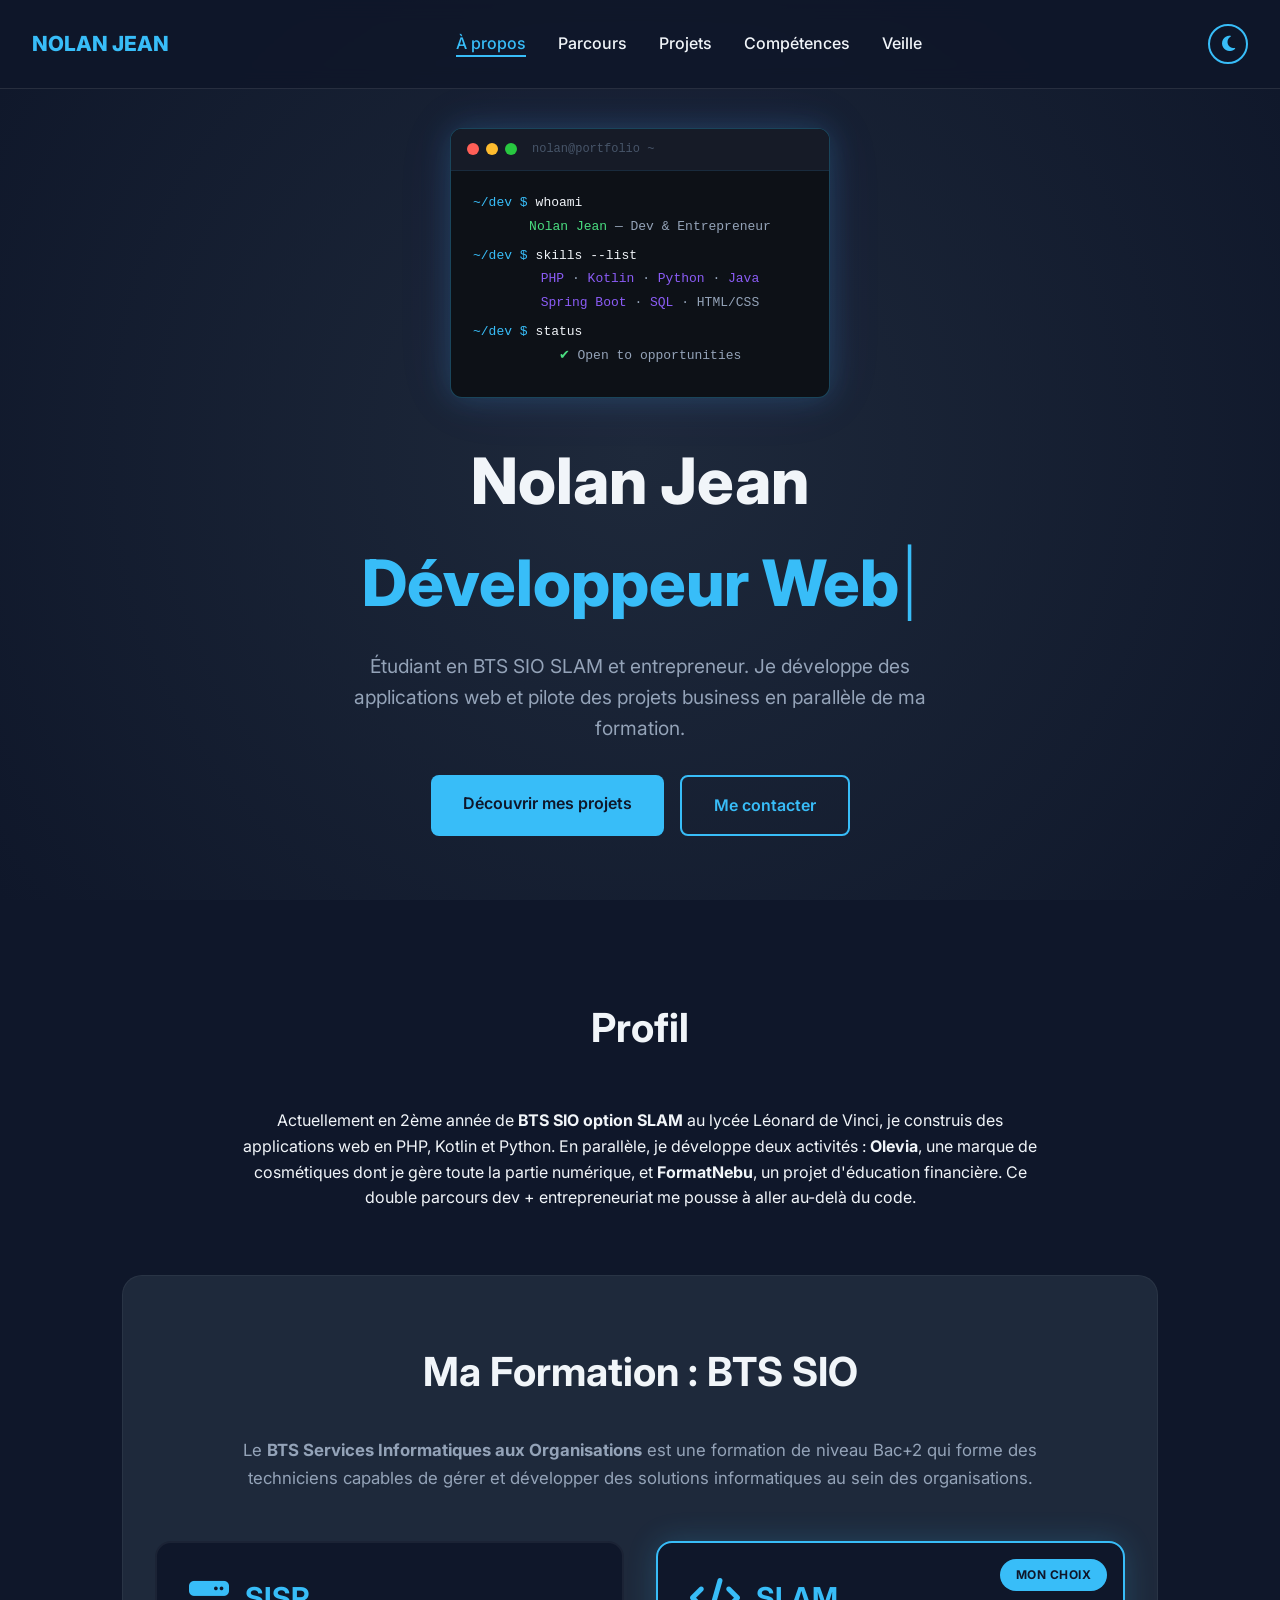
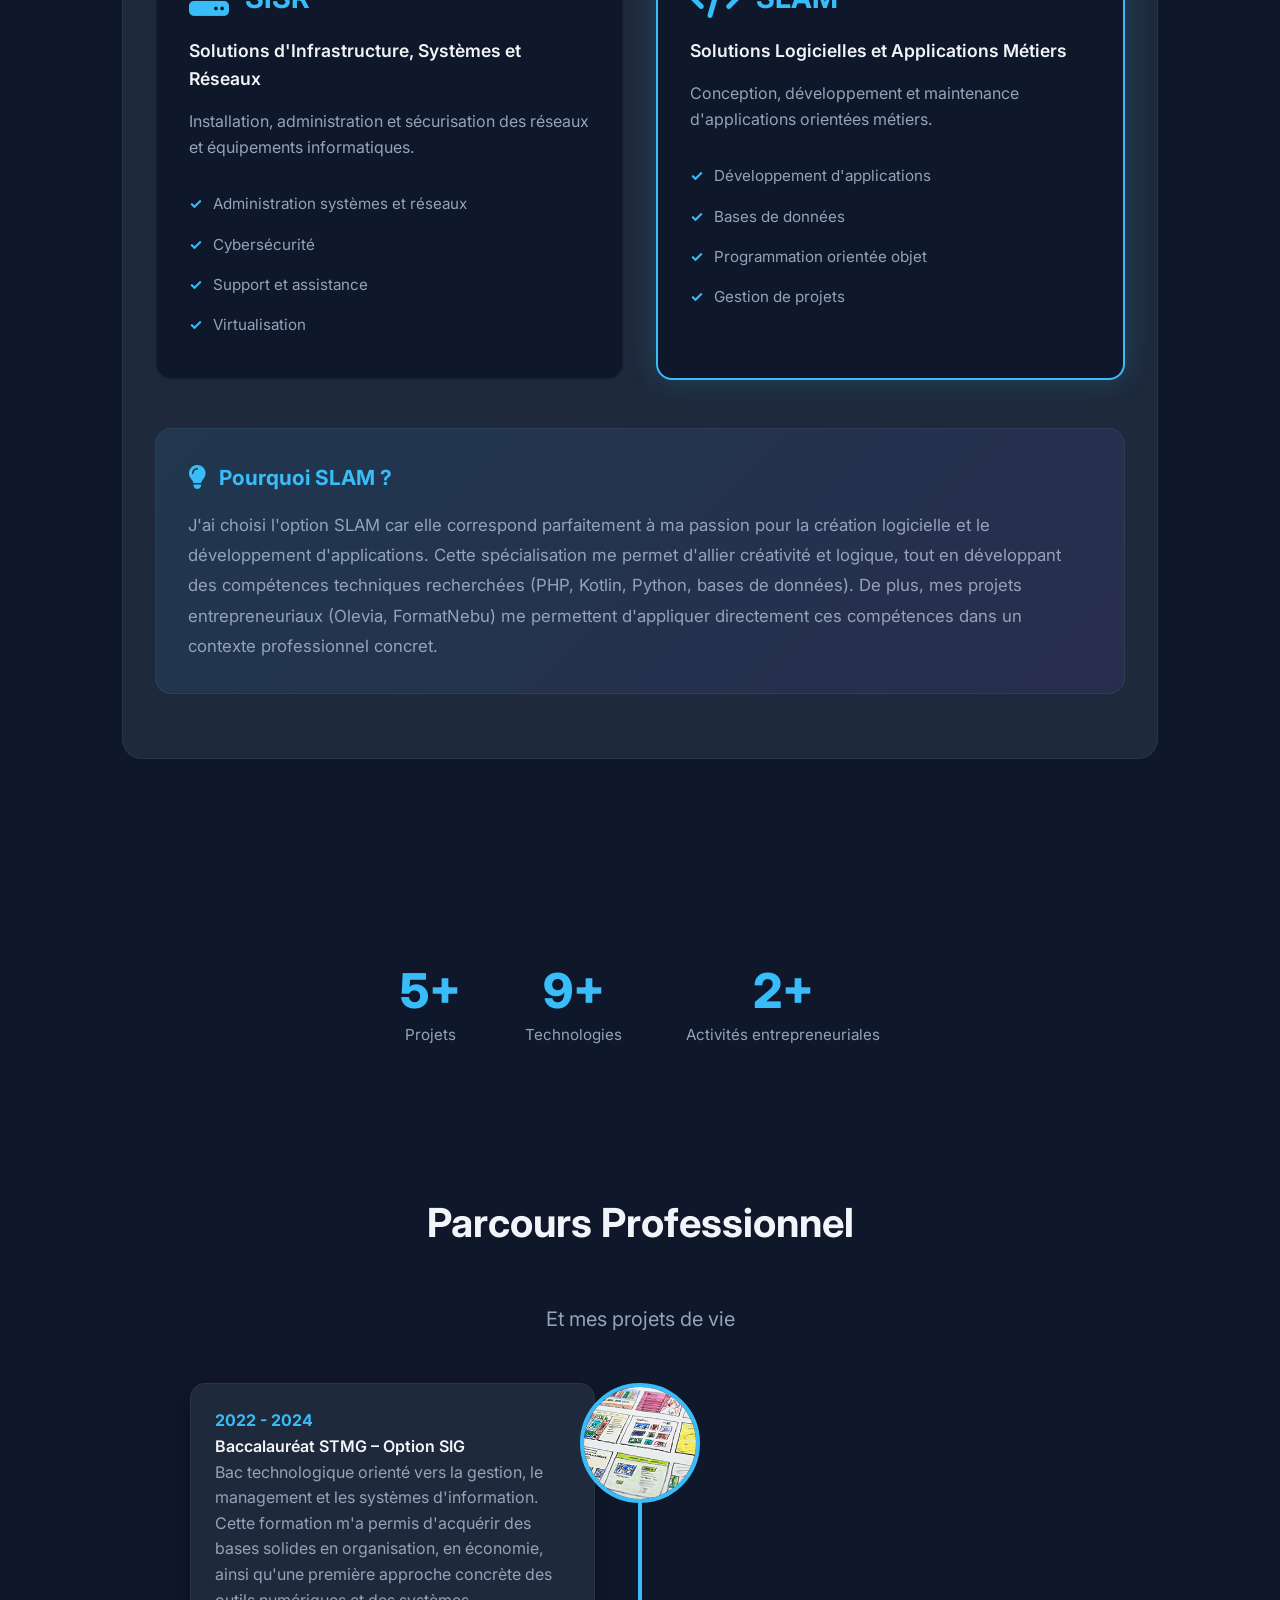
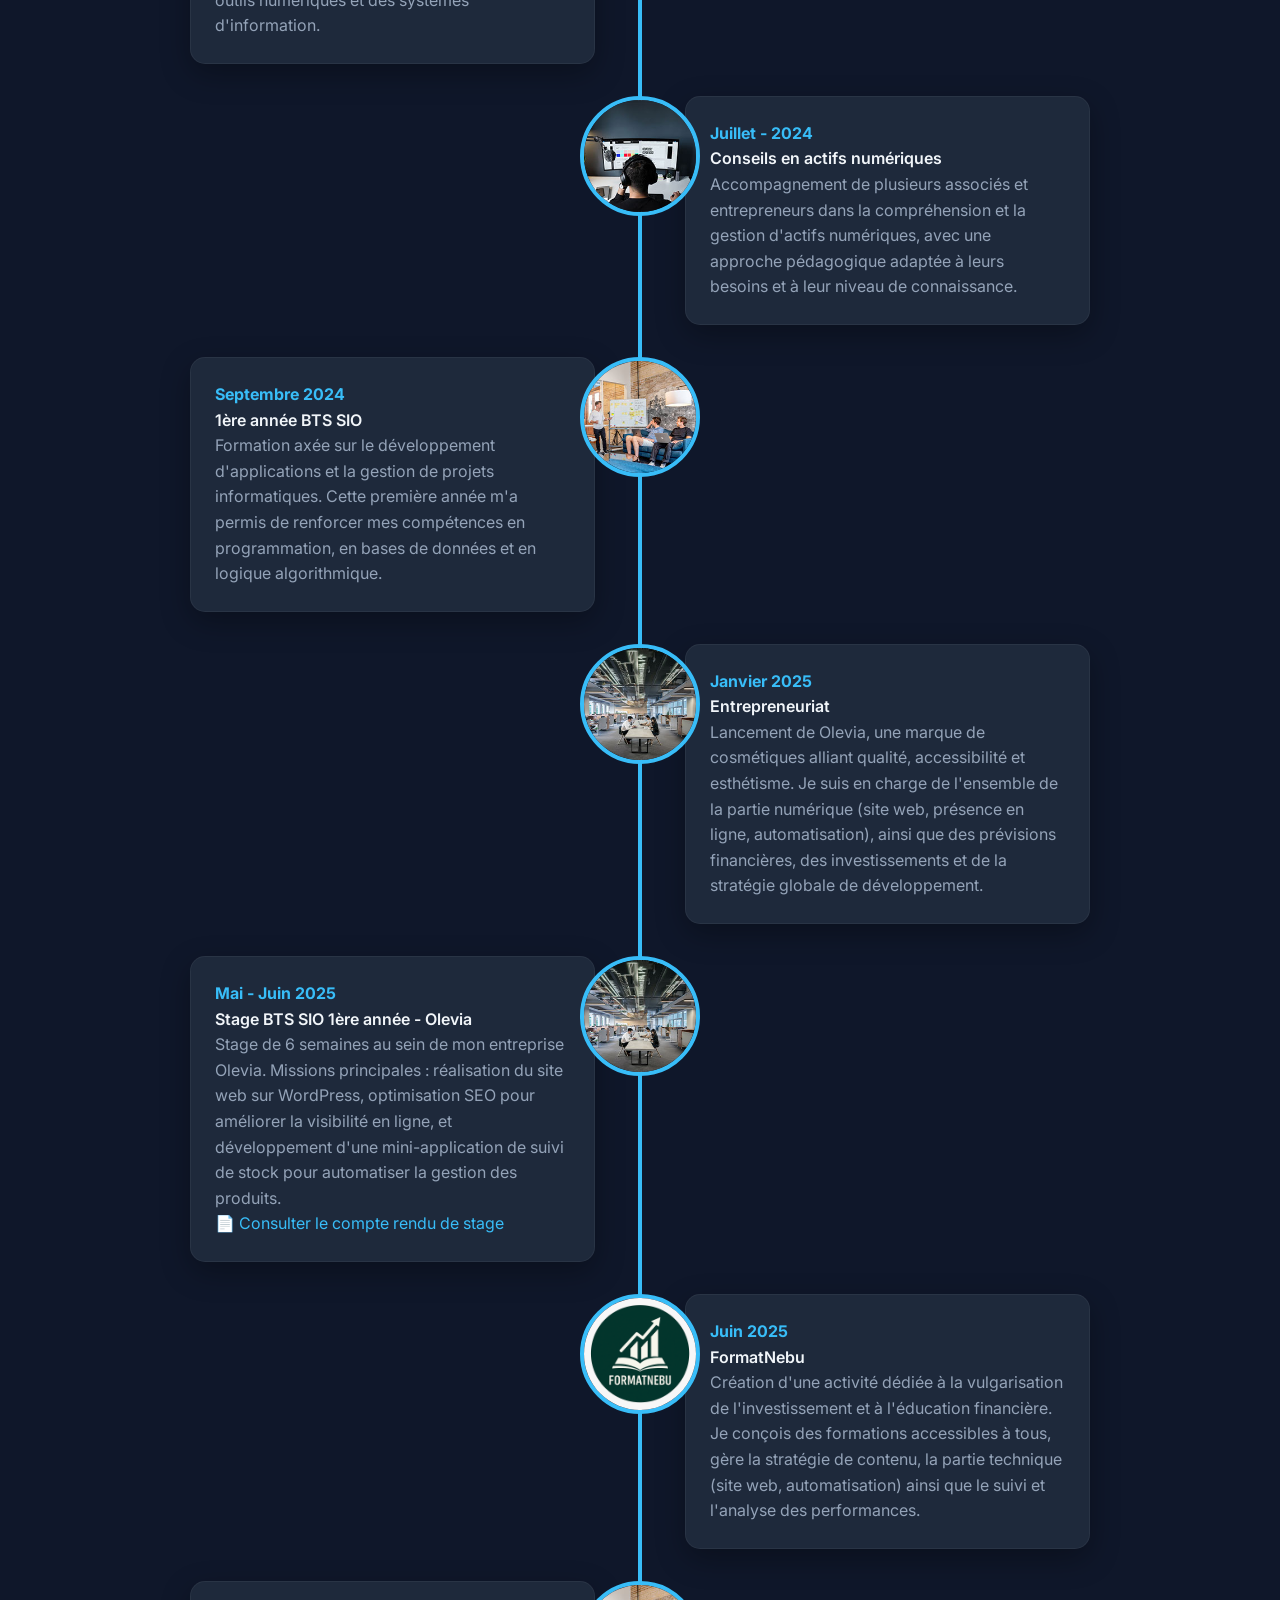
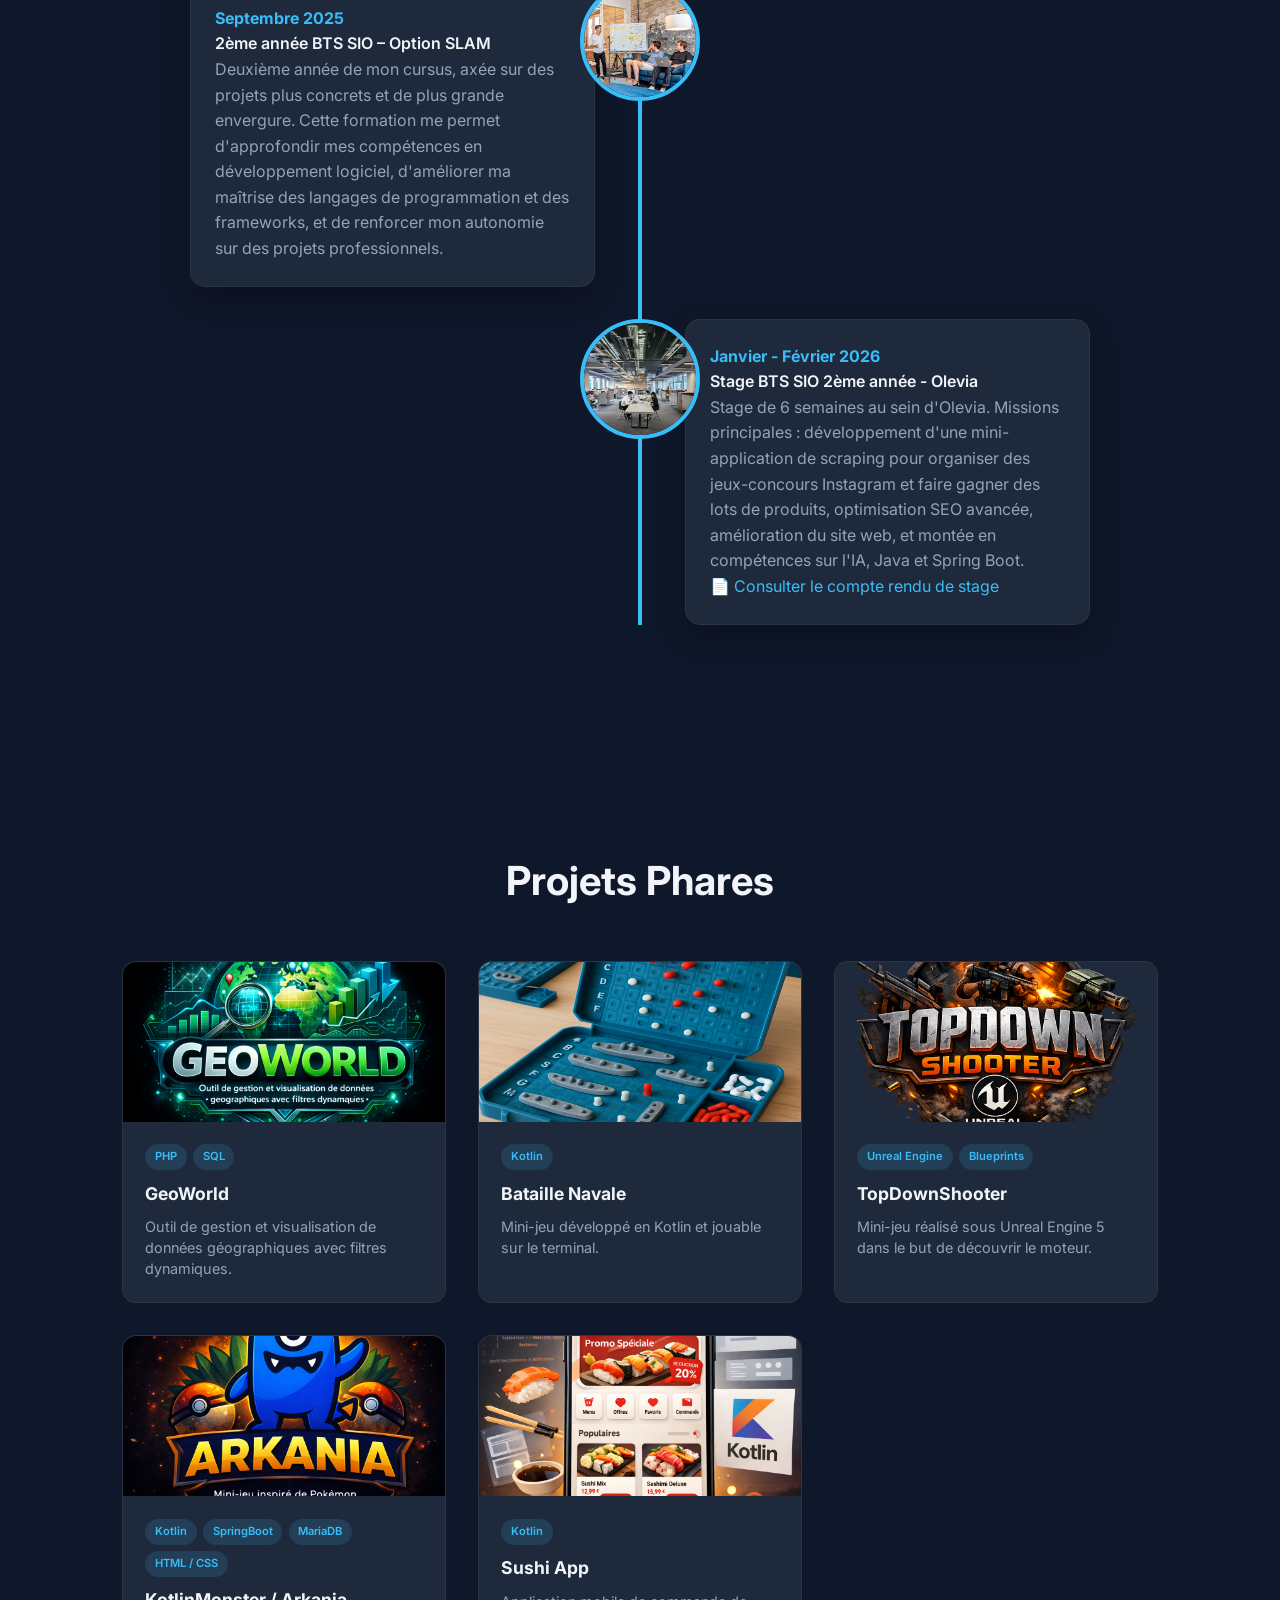
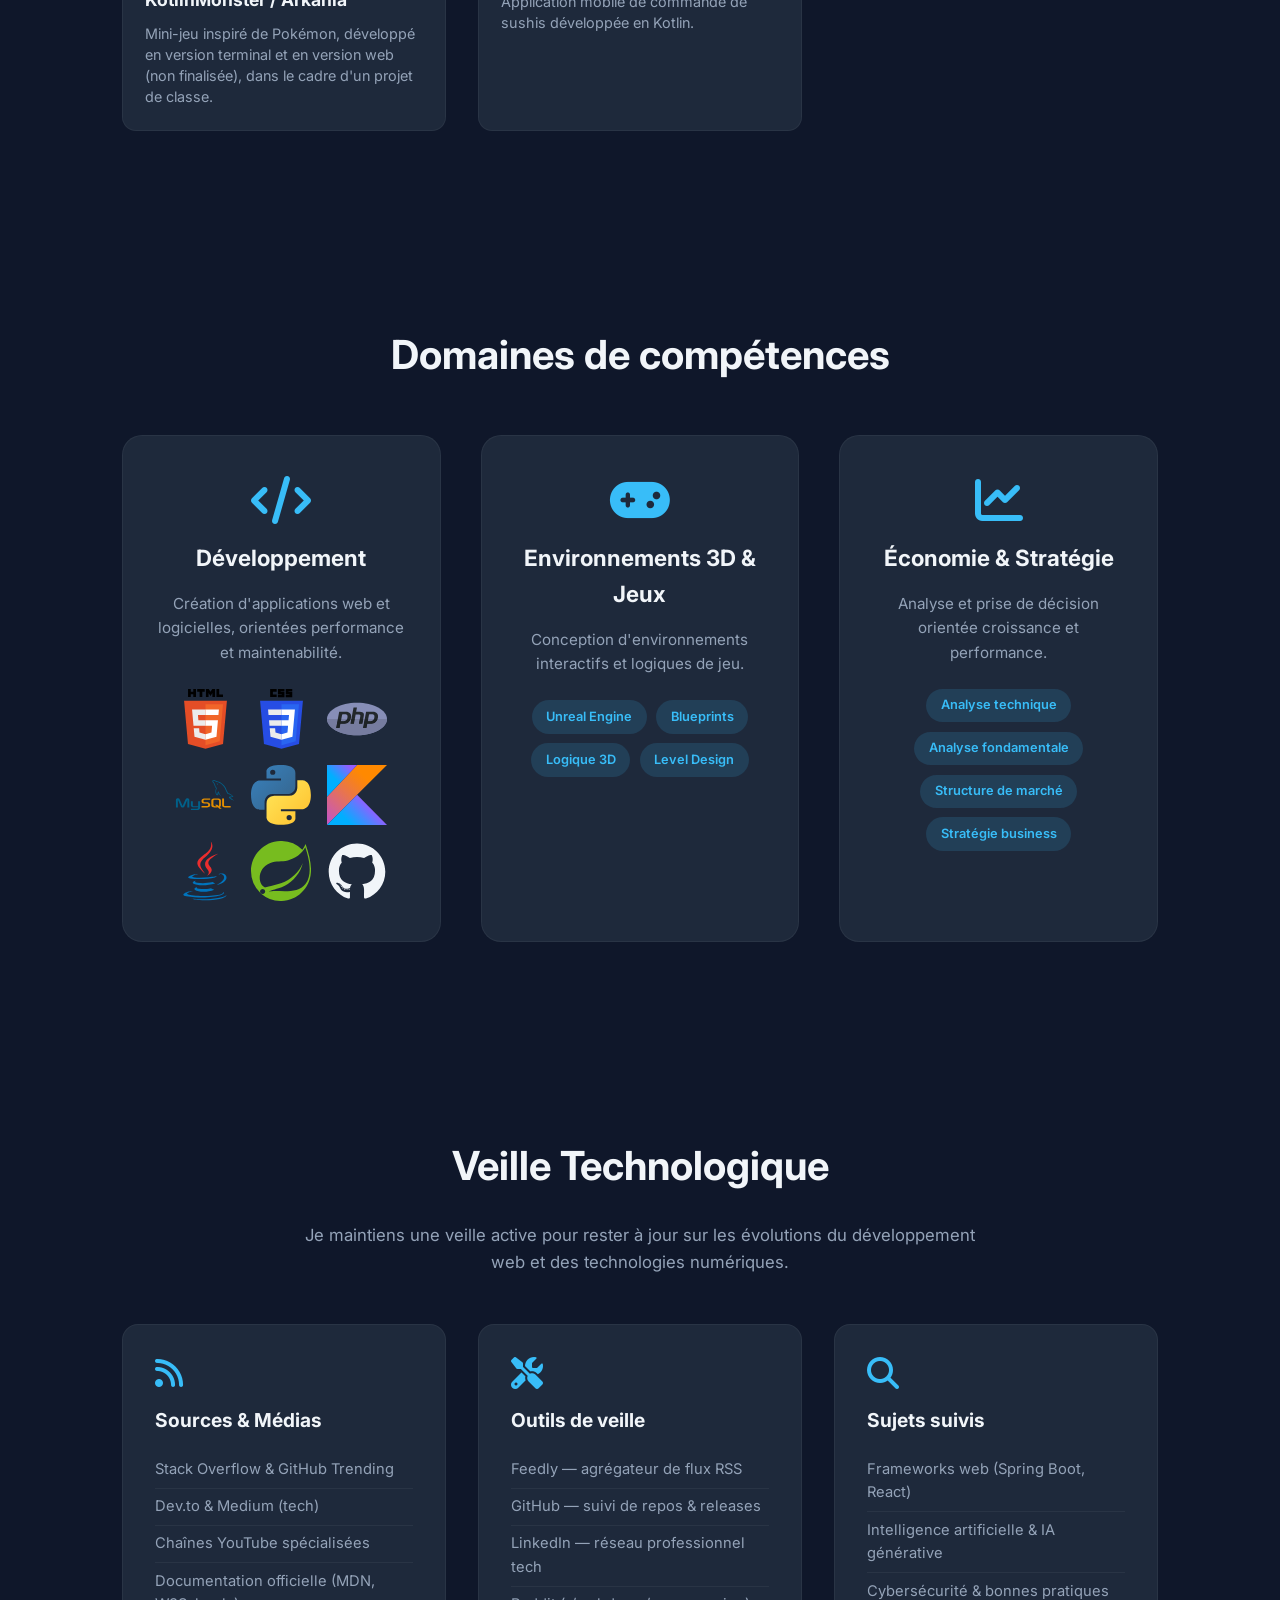
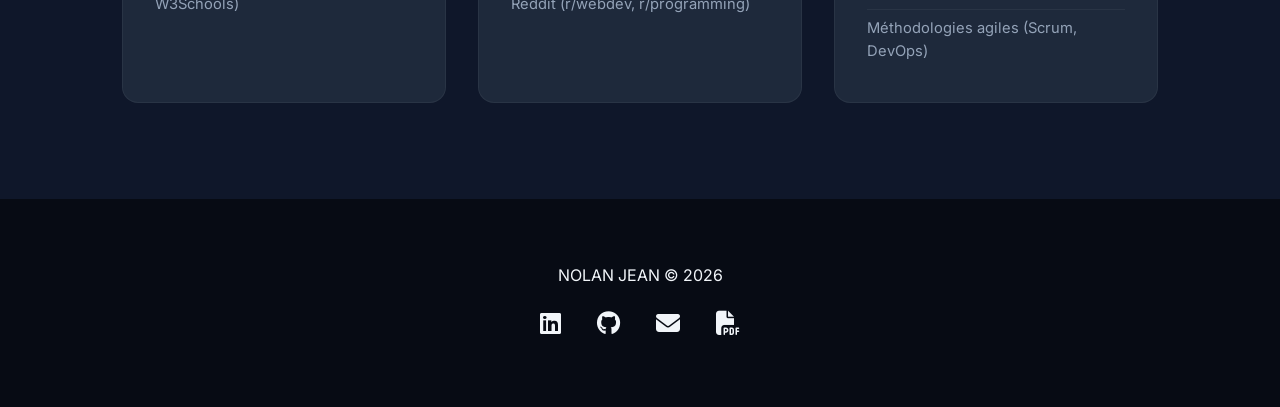
==== index.html @ 78d6ca06 "first commit" ====
<!DOCTYPE html>
<html lang="fr">

<head>
    <meta charset="UTF-8">
    <meta name="viewport" content="width=device-width, initial-scale=1.0">
    <meta name="description" content="Portfolio de Nolan Jean, développeur web en BTS SIO SLAM. Découvrez mes projets, compétences et parcours.">
    <meta property="og:title" content="Nolan Jean | Développeur Web">
    <meta property="og:description" content="Portfolio de Nolan Jean, développeur web en BTS SIO SLAM.">
    <meta property="og:type" content="website">
    <meta property="og:image" content="assets/og-image.svg">
    <link rel="icon" type="image/svg+xml" href="assets/favicon.svg">
    <title>Nolan JEAN | Développeur Web</title>
    <link rel="stylesheet" href="https://cdnjs.cloudflare.com/ajax/libs/font-awesome/6.4.0/css/all.min.css">
    <link href="https://fonts.googleapis.com/css2?family=Inter:wght@300;400;600;800&display=swap" rel="stylesheet">
    <link href="style.css" rel="stylesheet">
</head>

<body>
    <a href="#main-content" class="skip-link">Aller au contenu principal</a>

    <!-- Indicateur de progression de scroll -->
    <div class="scroll-progress" id="scrollProgress"></div>

    <!-- POPUP CONTACT -->
    <div class="modal" id="contactModal" role="dialog" aria-modal="true" aria-label="Me contacter">
        <div class="modal-content">
            <span class="close-modal" role="button" aria-label="Fermer" tabindex="0">&times;</span>

            <h2>Me contacter</h2>
            <p>Disponible pour projets ou opportunités.</p>

            <div class="contact-actions">
                <button class="contact-btn" id="copyEmail">
                    📧 nobodyplayeur@gmail.com
                </button>

                <p id="copyFeedback" class="copy-feedback">
                    Adresse email copiée ✔
                </p>

                <a href="assets/cv2.pdf" target="_blank" class="contact-btn outline">
                    📄 Télécharger mon CV
                </a>
            </div>
        </div>
    </div>

    <!-- NavBar -->
    <nav>
        <div class="logo">NOLAN JEAN</div>

        <!-- Burger menu pour mobile -->
        <div class="burger-wrapper" aria-label="Menu" role="button" tabindex="0">
            <div class="burger" id="burger">
                <span></span>
                <span></span>
                <span></span>
            </div>
            <span class="burger-text">MENU</span>
        </div>

        <ul>
            <li><a href="#about">À propos</a></li>
            <li><a href="#career">Parcours</a></li>
            <li><a href="#projects">Projets</a></li>
            <li><a href="#skills">Compétences</a></li>
            <li><a href="#veille">Veille</a></li>
        </ul>

        <button class="theme-toggle" id="themeToggle" aria-label="Changer de thème">
            <i class="fas fa-moon" id="themeIcon"></i>
        </button>
    </nav>

    <main id="main-content">
        <!-- Profil -->
        <header>
            <div class="hero-fade" style="--delay: 0">
                <div class="hero-terminal">
                    <div class="hero-terminal-bar">
                        <div class="t-dot red"></div>
                        <div class="t-dot yellow"></div>
                        <div class="t-dot green"></div>
                        <span class="hero-terminal-title">nolan@portfolio ~ </span>
                    </div>
                    <div class="hero-terminal-body" id="heroTermBody"></div>
                </div>
            </div>
            <h1 class="hero-fade" style="--delay: 1">Nolan Jean<br><span class="typewriter" id="typewriter"></span><span class="cursor">|</span></h1>
            <p class="hero-fade" style="--delay: 2">Étudiant en BTS SIO SLAM et entrepreneur. Je développe des applications web et pilote des projets business en parallèle de ma formation.</p>
            <div class="header-buttons hero-fade" style="--delay: 3">
                <a href="#projects" class="btn" id="scrollProjects">Découvrir mes projets</a>
                <a href="#" class="btn outline" id="openContact">Me contacter</a>
            </div>
        </header>

        <!-- A propos -->
        <section id="about">
            <h2>Profil</h2>
            <div class="about-content">
                <p>Actuellement en 2ème année de <strong>BTS SIO option SLAM</strong> au lycée Léonard de Vinci,
                    je construis des applications web en PHP, Kotlin et Python. En parallèle, je développe deux activités :
                    <strong>Olevia</strong>, une marque de cosmétiques dont je gère toute la partie numérique, et
                    <strong>FormatNebu</strong>, un projet d'éducation financière. Ce double parcours dev + entrepreneuriat
                    me pousse à aller au-delà du code.</p>
            </div>

            <!-- Formation BTS SIO -->
            <div class="formation-section">
            <h2>Ma Formation : BTS SIO</h2>
            <p class="formation-intro">
                Le <strong>BTS Services Informatiques aux Organisations</strong> est une formation de niveau Bac+2
                qui forme des techniciens capables de gérer et développer des solutions informatiques au sein des organisations.
            </p>

            <div class="options-grid">
                <!-- Option SISR -->
                <div class="option-card">
                    <div class="option-header">
                        <i class="fas fa-server"></i>
                        <h3>SISR</h3>
                    </div>
                    <h4>Solutions d'Infrastructure, Systèmes et Réseaux</h4>
                    <p>Installation, administration et sécurisation des réseaux et équipements informatiques.</p>
                    <ul>
                        <li>Administration systèmes et réseaux</li>
                        <li>Cybersécurité</li>
                        <li>Support et assistance</li>
                        <li>Virtualisation</li>
                    </ul>
                </div>

                <!-- Option SLAM (choisie) -->
                <div class="option-card selected">
                    <div class="option-badge">Mon choix</div>
                    <div class="option-header">
                        <i class="fas fa-code"></i>
                        <h3>SLAM</h3>
                    </div>
                    <h4>Solutions Logicielles et Applications Métiers</h4>
                    <p>Conception, développement et maintenance d'applications orientées métiers.</p>
                    <ul>
                        <li>Développement d'applications</li>
                        <li>Bases de données</li>
                        <li>Programmation orientée objet</li>
                        <li>Gestion de projets</li>
                    </ul>
                </div>
            </div>

            <div class="formation-why">
                <h3><i class="fas fa-lightbulb"></i> Pourquoi SLAM ?</h3>
                <p>J'ai choisi l'option SLAM car elle correspond parfaitement à ma passion pour la création logicielle
                    et le développement d'applications. Cette spécialisation me permet d'allier créativité et logique,
                    tout en développant des compétences techniques recherchées (PHP, Kotlin, Python, bases de données).
                    De plus, mes projets entrepreneuriaux (Olevia, FormatNebu) me permettent d'appliquer directement
                    ces compétences dans un contexte professionnel concret.</p>
            </div>
        </div>
        </section>

        <!-- Compteurs -->
        <div class="counters" id="counters">
            <div class="counter-item">
                <span class="counter-number" data-target="5">0</span>
                <span class="counter-label">Projets</span>
            </div>
            <div class="counter-item">
                <span class="counter-number" data-target="9">0</span>
                <span class="counter-label">Technologies</span>
            </div>
            <div class="counter-item">
                <span class="counter-number" data-target="2">0</span>
                <span class="counter-label">Activités entrepreneuriales</span>
            </div>
        </div>

        <!-- Parcours -->
        <section class="page-section" id="career">
            <div class="container">
                <div class="text-center">
                    <h2 class="section-heading text-uppercase">Parcours Professionnel</h2>
                    <h3 class="section-subheading text-muted">Et mes projets de vie</h3>
                </div>
                <ul class="timeline">
                    <li>
                        <div class="timeline-image">
                            <img class="rounded-circle img-fluid" src="assets/parcours_logo/1.jpg" alt="Baccalauréat STMG" loading="lazy" />
                        </div>
                        <div class="timeline-panel">
                            <div class="timeline-heading">
                                <h4>2022 - 2024</h4>
                                <h4 class="subheading">Baccalauréat STMG – Option SIG</h4>
                            </div>
                            <div class="timeline-body">
                                <p class="text-muted">
                                    Bac technologique orienté vers la gestion, le management et les systèmes d'information.
                                    Cette formation m'a permis d'acquérir des bases solides en organisation, en économie,
                                    ainsi qu'une première approche concrète des outils numériques et des systèmes
                                    d'information.<br>
                                </p>
                            </div>
                        </div>
                    </li>
                    <li class="timeline-item">
                        <div class="timeline-image">
                            <img class="rounded-circle img-fluid" src="assets/parcours_logo/2.jpg" alt="Conseils en actifs numériques" loading="lazy" />
                        </div>
                        <div class="timeline-panel">
                            <div class="timeline-heading">
                                <h4>Juillet - 2024</h4>
                                <h4 class="subheading">Conseils en actifs numériques</h4>
                            </div>
                            <div class="timeline-body">
                                <p class="text-muted">
                                    Accompagnement de plusieurs associés et entrepreneurs dans la compréhension et la
                                    gestion d'actifs numériques, avec une approche pédagogique adaptée à leurs besoins et à
                                    leur niveau de connaissance.
                                </p>
                            </div>
                        </div>
                    </li>
                    <li class="timeline-item">
                        <div class="timeline-image">
                            <img class="rounded-circle img-fluid" src="assets/parcours_logo/3.jpg" alt="BTS SIO 1ère année" loading="lazy" />
                        </div>
                        <div class="timeline-panel">
                            <div class="timeline-heading">
                                <h4>Septembre 2024</h4>
                                <h4 class="subheading">1ère année BTS SIO</h4>
                            </div>
                            <div class="timeline-body">
                                <p class="text-muted">
                                    Formation axée sur le développement d'applications et la gestion de projets
                                    informatiques. Cette première année m'a permis de renforcer mes compétences en
                                    programmation, en bases de données et en logique algorithmique.
                                </p>
                            </div>
                        </div>
                    </li>
                    <li class="timeline-item">
                        <div class="timeline-image">
                            <img class="rounded-circle img-fluid" src="assets/parcours_logo/4.jpg" alt="Entrepreneuriat" loading="lazy" />
                        </div>
                        <div class="timeline-panel">
                            <div class="timeline-heading">
                                <h4>Janvier 2025</h4>
                                <h4 class="subheading">Entrepreneuriat</h4>
                            </div>
                            <div class="timeline-body">
                                <p class="text-muted">
                                    Lancement de Olevia, une marque de cosmétiques alliant qualité, accessibilité et
                                    esthétisme. Je suis en charge de l'ensemble de la partie numérique (site web, présence
                                    en ligne, automatisation), ainsi que des prévisions financières, des investissements et
                                    de la stratégie globale de développement.
                                </p>
                            </div>
                        </div>
                    </li>
                    <li class="timeline-item">
                        <div class="timeline-image">
                            <img class="rounded-circle img-fluid" src="assets/parcours_logo/4.jpg" alt="Stage BTS SIO 1ère année" loading="lazy" />
                        </div>
                        <div class="timeline-panel">
                            <div class="timeline-heading">
                                <h4>Mai - Juin 2025</h4>
                                <h4 class="subheading">Stage BTS SIO 1ère année - Olevia</h4>
                            </div>
                            <div class="timeline-body">
                                <p class="text-muted">
                                    Stage de 6 semaines au sein de mon entreprise Olevia. Missions principales : réalisation
                                    du site web sur WordPress, optimisation SEO pour améliorer la visibilité en ligne, et
                                    développement d'une mini-application de suivi de stock pour automatiser la gestion des
                                    produits.<br>
                                    <a href="assets/cr_stage1.html" target="_blank">📄 Consulter le compte rendu de stage</a>
                                </p>
                            </div>
                        </div>
                    </li>
                    <li class="timeline-item">
                        <div class="timeline-image">
                            <img class="rounded-circle img-fluid" src="assets/parcours_logo/formatnebu.png" alt="FormatNebu" loading="lazy" />
                        </div>
                        <div class="timeline-panel">
                            <div class="timeline-heading">
                                <h4>Juin 2025</h4>
                                <h4 class="subheading">FormatNebu</h4>
                            </div>
                            <div class="timeline-body">
                                <p class="text-muted">
                                    Création d'une activité dédiée à la vulgarisation de l'investissement et à l'éducation
                                    financière. Je conçois des formations accessibles à tous, gère la stratégie de contenu,
                                    la partie technique (site web, automatisation) ainsi que le suivi et l'analyse des
                                    performances.
                                </p>
                            </div>
                        </div>
                    </li>
                    <li class="timeline-item">
                        <div class="timeline-image">
                            <img class="rounded-circle img-fluid" src="assets/parcours_logo/3.jpg" alt="BTS SIO 2ème année" loading="lazy" />
                        </div>
                        <div class="timeline-panel">
                            <div class="timeline-heading">
                                <h4>Septembre 2025</h4>
                                <h4 class="subheading">2ème année BTS SIO – Option SLAM</h4>
                            </div>
                            <div class="timeline-body">
                                <p class="text-muted">
                                    Deuxième année de mon cursus, axée sur des projets plus concrets et de plus grande
                                    envergure. Cette formation me permet d'approfondir mes compétences en développement
                                    logiciel, d'améliorer ma maîtrise des langages de programmation et des frameworks, et de
                                    renforcer mon autonomie sur des projets professionnels.
                                </p>
                            </div>
                        </div>
                    </li>
                    <li class="timeline-item">
                        <div class="timeline-image">
                            <img class="rounded-circle img-fluid" src="assets/parcours_logo/4.jpg" alt="Stage BTS SIO 2ème année" loading="lazy" />
                        </div>
                        <div class="timeline-panel">
                            <div class="timeline-heading">
                                <h4>Janvier - Février 2026</h4>
                                <h4 class="subheading">Stage BTS SIO 2ème année - Olevia</h4>
                            </div>
                            <div class="timeline-body">
                                <p class="text-muted">
                                    Stage de 6 semaines au sein d'Olevia. Missions principales : développement d'une
                                    mini-application de scraping pour organiser des jeux-concours Instagram et faire gagner
                                    des lots de produits, optimisation SEO avancée, amélioration du site web, et montée en
                                    compétences sur l'IA, Java et Spring Boot.<br>
                                    <a href="assets/cr_stage2.html" target="_blank">📄 Consulter le compte rendu de stage</a>
                                </p>
                            </div>
                        </div>
                    </li>
                </ul>
            </div>
        </section>

        <section id="projects">
            <h2>Projets Phares</h2>

            <div class="projects-grid">

                <!-- Projet 1 -->
                <div class="project-card">
                    <div class="project-image">
                        <img src="assets/project_logo/geoworld.png" alt="GeoWorld" loading="lazy">

                        <div class="project-overlay">
                            <a href="https://github.com/nolanjean/world2025" target="_blank" class="project-btn">
                                <i class="fab fa-github"></i> GitHub
                            </a>
                        </div>
                    </div>

                    <div class="project-content">
                        <div class="project-tags">
                            <span>PHP</span>
                            <span>SQL</span>
                        </div>
                        <h3>GeoWorld</h3>
                        <p>Outil de gestion et visualisation de données géographiques avec filtres dynamiques.</p>
                    </div>
                </div>


                <!-- Projet 2 -->
                <div class="project-card">
                    <div class="project-image">
                        <img src="assets/project_logo/batailleNaval.png" alt="Bataille Navale" loading="lazy">

                        <div class="project-overlay">
                            <a href="https://github.com/nolanjean/Bataille-Navale" target="_blank" class="project-btn">
                                <i class="fab fa-github"></i> GitHub
                            </a>
                        </div>
                    </div>

                    <div class="project-content">
                        <div class="project-tags">
                            <span>Kotlin</span>
                        </div>
                        <h3>Bataille Navale</h3>
                        <p>Mini-jeu développé en Kotlin et jouable sur le terminal.</p>
                    </div>
                </div>

                <!-- Projet 3 -->
                <div class="project-card">
                    <div class="project-image">
                        <img src="assets/project_logo/TopDownShooter.png" alt="TopDownShooter" loading="lazy">

                        <div class="project-overlay">
                            <a href="https://drive.google.com/file/d/1D_Gsl36rmBqbtYQ_S4rzkVypg-JbFsIf/view?usp=sharing"
                                target="_blank" class="project-btn outline">
                                <i class="fas fa-eye"></i> Voir le projet
                            </a>
                        </div>
                    </div>

                    <div class="project-content">
                        <div class="project-tags">
                            <span>Unreal Engine</span>
                            <span>Blueprints</span>
                        </div>
                        <h3>TopDownShooter</h3>
                        <p>Mini-jeu réalisé sous Unreal Engine 5 dans le but de découvrir le moteur.</p>
                    </div>
                </div>
                <!-- Projet 4 -->
                <div class="project-card">
                    <div class="project-image">
                        <img src="assets/project_logo/arkania.png" alt="KotlinMonster / Arkania" loading="lazy">

                        <div class="project-overlay">
                            <a href="https://github.com/nolanjean/KotlinMonsterSprint3" target="_blank" class="project-btn">
                                <i class="fab fa-github"></i> V1 GitHub
                            </a>
                            <a href="https://github.com/nolanjean/ArkaniaFinal" target="_blank" class="project-btn">
                                <i class="fab fa-github"></i> V2 GitHub
                            </a>
                        </div>
                    </div>

                    <div class="project-content">
                        <div class="project-tags">
                            <span>Kotlin</span>
                            <span>SpringBoot</span>
                            <span>MariaDB</span>
                            <span>HTML / CSS</span>
                        </div>
                        <h3>KotlinMonster / Arkania</h3>
                        <p>Mini-jeu inspiré de Pokémon, développé en version terminal et en version web (non finalisée),
                            dans le cadre d'un projet de classe.</p>
                    </div>
                </div>

                <!-- Projet 5 -->
                <div class="project-card">
                    <div class="project-image">
                        <img src="assets/project_logo/sushi_app.png" alt="Sushi App" loading="lazy">

                        <div class="project-overlay">
                            <a href="https://github.com/nolanjean/sushi_app" target="_blank" class="project-btn">
                                <i class="fab fa-github"></i> GitHub
                            </a>
                        </div>
                    </div>

                    <div class="project-content">
                        <div class="project-tags">
                            <span>Kotlin</span>
                        </div>
                        <h3>Sushi App</h3>
                        <p>Application mobile de commande de sushis développée en Kotlin.</p>
                    </div>
                </div>

            </div>
        </section>


        <section id="skills">
            <h2>Domaines de compétences</h2>

            <div class="skills-categories">

                <!-- DEV -->
                <div class="skill-category">
                    <i class="fas fa-code"></i>
                    <h3>Développement</h3>
                    <p>Création d'applications web et logicielles, orientées performance et maintenabilité.</p>

                    <div class="skill-logos">
                        <img src="assets/skill_logo/html.svg" alt="HTML" title="HTML" loading="lazy">
                        <img src="assets/skill_logo/css.svg" alt="CSS" title="CSS" loading="lazy">
                        <img src="assets/skill_logo/php.svg" alt="PHP" title="PHP" loading="lazy">
                        <img src="assets/skill_logo/mysql.svg" alt="SQL" title="SQL" loading="lazy">
                        <img src="assets/skill_logo/python.svg" alt="Python" title="Python" loading="lazy">
                        <img src="assets/skill_logo/kotlin.svg" alt="Kotlin" title="Kotlin" loading="lazy">
                        <img src="assets/skill_logo/java.svg" alt="Java" title="Java" loading="lazy">
                        <img src="assets/skill_logo/springboot.svg" alt="Spring Boot" title="Spring Boot" loading="lazy">
                        <img src="assets/skill_logo/github.svg" alt="GitHub" title="GitHub" loading="lazy">
                    </div>
                </div>

                <!-- ENVIRONNEMENT JEU -->
                <div class="skill-category">
                    <i class="fas fa-gamepad"></i>
                    <h3>Environnements 3D & Jeux</h3>
                    <p>Conception d'environnements interactifs et logiques de jeu.</p>

                    <div class="skill-tags">
                        <span>Unreal Engine</span>
                        <span>Blueprints</span>
                        <span>Logique 3D</span>
                        <span>Level Design</span>
                    </div>
                </div>

                <!-- ECONOMIE -->
                <div class="skill-category">
                    <i class="fas fa-chart-line"></i>
                    <h3>Économie & Stratégie</h3>
                    <p>Analyse et prise de décision orientée croissance et performance.</p>

                    <div class="skill-tags">
                        <span>Analyse technique</span>
                        <span>Analyse fondamentale</span>
                        <span>Structure de marché</span>
                        <span>Stratégie business</span>
                    </div>
                </div>

            </div>
        </section>

        <!-- Veille Technologique -->
        <section id="veille">
            <h2>Veille Technologique</h2>
            <p class="veille-intro">Je maintiens une veille active pour rester à jour sur les évolutions du développement web et des technologies numériques.</p>

            <div class="veille-grid">
                <div class="veille-card">
                    <i class="fas fa-rss"></i>
                    <h3>Sources & Médias</h3>
                    <ul>
                        <li>Stack Overflow & GitHub Trending</li>
                        <li>Dev.to & Medium (tech)</li>
                        <li>Chaînes YouTube spécialisées</li>
                        <li>Documentation officielle (MDN, W3Schools)</li>
                    </ul>
                </div>

                <div class="veille-card">
                    <i class="fas fa-tools"></i>
                    <h3>Outils de veille</h3>
                    <ul>
                        <li>Feedly — agrégateur de flux RSS</li>
                        <li>GitHub — suivi de repos & releases</li>
                        <li>LinkedIn — réseau professionnel tech</li>
                        <li>Reddit (r/webdev, r/programming)</li>
                    </ul>
                </div>

                <div class="veille-card">
                    <i class="fas fa-search"></i>
                    <h3>Sujets suivis</h3>
                    <ul>
                        <li>Frameworks web (Spring Boot, React)</li>
                        <li>Intelligence artificielle & IA générative</li>
                        <li>Cybersécurité & bonnes pratiques</li>
                        <li>Méthodologies agiles (Scrum, DevOps)</li>
                    </ul>
                </div>
            </div>
        </section>
    </main>

    <!-- Bouton retour en haut -->
    <button class="back-to-top" id="backToTop" aria-label="Retour en haut">
        <i class="fas fa-chevron-up"></i>
    </button>

    <footer>
        <p class="footer-copy">NOLAN JEAN &copy; 2026</p>
        <div class="social-links">
            <a href="https://linkedin.com/in/nolan-jean-1253b5379" target="_blank" aria-label="LinkedIn"><i class="fab fa-linkedin"></i></a>
            <a href="https://github.com/nolanjean" target="_blank" aria-label="GitHub"><i class="fab fa-github"></i></a>
            <a href="mailto:nobodyplayeur@gmail.com" aria-label="Email"><i class="fas fa-envelope"></i></a>
            <a href="assets/moncv.pdf" target="_blank" title="Télécharger mon CV" aria-label="Télécharger mon CV">
                <i class="fas fa-file-pdf"></i>
            </a>
        </div>
    </footer>

    <script src="script.js"></script>
</body>

</html>
---- style.css ----
:root {
    --bg: #0f172a;
    --card-bg: #1e293b;
    --primary: #38bdf8;
    --text: #f1f5f9;
    --text-muted: #94a3b8;
    --accent: #8b5cf6;
    --nav-bg: rgba(15, 23, 42, 0.9);
    --border-subtle: rgba(255, 255, 255, 0.05);
    --border-nav: rgba(255, 255, 255, 0.1);
    --overlay: rgba(15, 23, 42, 0.85);
    --footer-bg: #070b14;
    --hero-gradient-from: #1e293b;
    --hero-gradient-to: #0f172a;
    --shadow-color: rgba(0, 0, 0, 0.3);
}

[data-theme="light"] {
    --bg: #f8fafc;
    --card-bg: #ffffff;
    --primary: #0284c7;
    --text: #0f172a;
    --text-muted: #475569;
    --accent: #7c3aed;
    --nav-bg: rgba(248, 250, 252, 0.9);
    --border-subtle: rgba(0, 0, 0, 0.08);
    --border-nav: rgba(0, 0, 0, 0.1);
    --overlay: rgba(248, 250, 252, 0.85);
    --footer-bg: #e2e8f0;
    --hero-gradient-from: #e2e8f0;
    --hero-gradient-to: #f8fafc;
    --shadow-color: rgba(0, 0, 0, 0.1);
}

* { margin: 0; padding: 0; box-sizing: border-box; }

html {
    scroll-behavior: smooth;
}

body {
    font-family: 'Inter', sans-serif;
    background-color: var(--bg);
    color: var(--text);
    line-height: 1.6;
    transition: background-color 0.3s, color 0.3s;
}

/* ===== Skip link (accessibilité) ===== */
.skip-link {
    position: absolute;
    top: -100%;
    left: 1rem;
    background: var(--primary);
    color: var(--bg);
    padding: 0.5rem 1rem;
    border-radius: 0 0 8px 8px;
    z-index: 3000;
    font-weight: 600;
    text-decoration: none;
}

.skip-link:focus {
    top: 0;
}

/* ===== Scroll progress bar ===== */
.scroll-progress {
    position: fixed;
    top: 0;
    left: 0;
    height: 4px;
    background: linear-gradient(90deg, var(--primary), var(--accent));
    width: 0%;
    z-index: 3000;
    transition: width 0.1s ease-out;
    box-shadow: 0 2px 8px rgba(56, 189, 248, 0.5);
}

/* ===== Navigation ===== */
nav {
    position: fixed;
    width: 100%;
    padding: 1.5rem 2rem;
    display: flex;
    justify-content: space-between;
    align-items: center;
    background: var(--nav-bg);
    backdrop-filter: blur(10px);
    z-index: 1000;
    border-bottom: 1px solid var(--border-nav);
}

nav .logo {
    font-weight: 800;
    font-size: 1.3rem;
    color: var(--primary);
}

nav ul {
    display: flex;
    list-style: none;
    gap: 2rem;
}

nav a {
    text-decoration: none;
    color: var(--text);
    font-weight: 500;
    transition: 0.3s;
}

nav a:hover,
nav a:focus-visible { color: var(--primary); }

nav ul li a.active {
    color: var(--primary);
    border-bottom: 2px solid var(--primary);
    padding-bottom: 2px;
}

/* ===== Theme Toggle ===== */
.theme-toggle {
    background: none;
    border: 2px solid var(--primary);
    color: var(--primary);
    width: 40px;
    height: 40px;
    border-radius: 50%;
    cursor: pointer;
    font-size: 1.1rem;
    display: flex;
    align-items: center;
    justify-content: center;
    transition: 0.3s;
    flex-shrink: 0;
}

.theme-toggle:hover {
    background: var(--primary);
    color: var(--bg);
}

.theme-toggle:focus-visible {
    outline: 2px solid var(--primary);
    outline-offset: 3px;
}

/* ===== Hero Section ===== */
header {
    min-height: 100vh;
    display: flex;
    flex-direction: column;
    justify-content: center;
    align-items: center;
    text-align: center;
    padding: 2rem;
    padding-top: 8rem;
    padding-bottom: 4rem;
    background: radial-gradient(circle at center, var(--hero-gradient-from) 0%, var(--hero-gradient-to) 100%);
}

.hero-fade {
    opacity: 0;
    transform: translateY(30px);
    animation: heroFadeIn 0.8s ease forwards;
    animation-delay: calc(var(--delay) * 0.2s);
}

@keyframes heroFadeIn {
    to {
        opacity: 1;
        transform: translateY(0);
    }
}

header h1 {
    font-size: 4rem;
    font-weight: 800;
    margin-bottom: 1rem;
}

header h1 span { color: var(--primary); }

.typewriter {
    display: inline;
}

.cursor {
    color: var(--primary);
    animation: blink 0.7s step-end infinite;
    font-weight: 300;
    margin-left: 2px;
}

@keyframes blink {
    50% { opacity: 0; }
}

header p {
    font-size: 1.2rem;
    color: var(--text-muted);
    max-width: 600px;
    margin-bottom: 2rem;
}

.header-buttons {
    display: flex;
    gap: 1rem;
}

.btn {
    padding: 1rem 2rem;
    background: var(--primary);
    color: var(--bg);
    text-decoration: none;
    border-radius: 8px;
    font-weight: 600;
    transition: 0.3s;
    border: none;
    cursor: pointer;
    font-size: inherit;
}

.btn:hover {
    transform: translateY(-3px);
    box-shadow: 0 10px 20px rgba(56, 189, 248, 0.3);
}

.btn:focus-visible {
    outline: 2px solid var(--primary);
    outline-offset: 3px;
}

.btn.outline {
    background: transparent;
    border: 2px solid var(--primary);
    color: var(--primary);
}

.btn.outline:hover {
    background: var(--primary);
    color: var(--bg);
}

/* ===== Compteurs ===== */
.counters {
    display: flex;
    justify-content: center;
    gap: 4rem;
    padding: 3rem 2rem;
    max-width: 800px;
    margin: 0 auto;
}

.counter-item {
    text-align: center;
}

.counter-number {
    display: block;
    font-size: 3rem;
    font-weight: 800;
    color: var(--primary);
    line-height: 1;
}

.counter-number::after {
    content: "+";
}

.counter-label {
    display: block;
    margin-top: 0.5rem;
    color: var(--text-muted);
    font-size: 0.95rem;
}

@media (max-width: 640px) {
    .counters {
        gap: 2rem;
    }
    .counter-number {
        font-size: 2.2rem;
    }
    .counter-label {
        font-size: 0.8rem;
    }
}

/* ===== Sections Générales ===== */
section {
    padding: 6rem 2rem;
    max-width: 1100px;
    margin: auto;
}

h2 {
    font-size: 2.5rem;
    margin-bottom: 3rem;
    text-align: center;
}

/* ===== About ===== */
.about-content {
    text-align: center;
    max-width: 800px;
    margin: auto;
}

/* ===== Formation BTS SIO ===== */
.formation-section {
    background: var(--card-bg);
    border-radius: 20px;
    padding: 4rem 2rem;
    margin: 4rem auto;
    border: 1px solid var(--border-subtle);
}

.formation-intro {
    text-align: center;
    color: var(--text-muted);
    max-width: 800px;
    margin: -1rem auto 3rem auto;
    font-size: 1.05rem;
    line-height: 1.7;
}

.options-grid {
    display: grid;
    grid-template-columns: repeat(2, 1fr);
    gap: 2rem;
    margin-bottom: 3rem;
}

.option-card {
    background: var(--bg);
    padding: 2rem;
    border-radius: 16px;
    border: 2px solid var(--border-subtle);
    transition: 0.4s;
    position: relative;
}

.option-card:hover {
    transform: translateY(-5px);
    border-color: var(--text-muted);
}

.option-card.selected {
    border-color: var(--primary);
    box-shadow: 0 0 30px rgba(56, 189, 248, 0.2);
}

.option-card.selected:hover {
    border-color: var(--primary);
    box-shadow: 0 0 40px rgba(56, 189, 248, 0.3);
}

.option-badge {
    position: absolute;
    top: 1rem;
    right: 1rem;
    background: var(--primary);
    color: var(--bg);
    padding: 0.4rem 1rem;
    border-radius: 20px;
    font-size: 0.75rem;
    font-weight: 700;
    text-transform: uppercase;
    letter-spacing: 0.5px;
}

.option-header {
    display: flex;
    align-items: center;
    gap: 1rem;
    margin-bottom: 1rem;
}

.option-header i {
    font-size: 2.5rem;
    color: var(--primary);
}

.option-header h3 {
    font-size: 1.8rem;
    margin: 0;
    color: var(--primary);
}

.option-card h4 {
    font-size: 1.1rem;
    color: var(--text);
    margin-bottom: 1rem;
    font-weight: 600;
}

.option-card > p {
    color: var(--text-muted);
    margin-bottom: 1.5rem;
    line-height: 1.6;
}

.option-card ul {
    list-style: none;
    padding: 0;
}

.option-card ul li {
    color: var(--text-muted);
    padding: 0.5rem 0;
    padding-left: 1.5rem;
    position: relative;
    font-size: 0.95rem;
}

.option-card ul li::before {
    content: "✓";
    position: absolute;
    left: 0;
    color: var(--primary);
    font-weight: bold;
}

.formation-why {
    background: linear-gradient(135deg, rgba(56, 189, 248, 0.1), rgba(139, 92, 246, 0.1));
    padding: 2rem;
    border-radius: 16px;
    border: 1px solid var(--border-subtle);
}

.formation-why h3 {
    display: flex;
    align-items: center;
    gap: 0.8rem;
    color: var(--primary);
    margin-bottom: 1rem;
    font-size: 1.3rem;
}

.formation-why h3 i {
    font-size: 1.5rem;
}

.formation-why p {
    color: var(--text-muted);
    line-height: 1.8;
    font-size: 1.05rem;
}

/* ===== Terminal hero ===== */
.hero-terminal {
    width: 380px;
    border-radius: 12px;
    background: #0d1117;
    border: 1px solid rgba(56, 189, 248, 0.3);
    box-shadow: 0 0 30px rgba(56, 189, 248, 0.2), 0 0 60px rgba(139, 92, 246, 0.08);
    overflow: hidden;
    margin-bottom: 2rem;
}

.hero-terminal-bar {
    background: #161b27;
    padding: 11px 16px;
    display: flex;
    align-items: center;
    gap: 7px;
    border-bottom: 1px solid rgba(56, 189, 248, 0.1);
}

.t-dot { width: 12px; height: 12px; border-radius: 50%; }
.t-dot.red    { background: #ff5f57; }
.t-dot.yellow { background: #febc2e; }
.t-dot.green  { background: #28c840; }

.hero-terminal-title {
    color: #475569;
    font-size: 12px;
    font-family: 'Courier New', monospace;
    margin-left: 8px;
}

.hero-terminal-body {
    padding: 20px 22px 24px;
    font-family: 'Courier New', monospace;
    font-size: 13px;
    line-height: 1.8;
    min-height: 185px;
}

.term-line {
    display: flex;
    align-items: baseline;
    gap: 8px;
    opacity: 0;
    transform: translateY(4px);
    transition: opacity 0.2s ease, transform 0.2s ease;
    flex-wrap: wrap;
}
.term-line.visible { opacity: 1; transform: translateY(0); }

.term-prompt { color: var(--primary); white-space: nowrap; }
.term-cmd    { color: var(--text); }
.term-out    { color: var(--text-muted); padding-left: 20px; width: 100%; }
.term-accent { color: var(--accent); }
.term-green  { color: #4ade80; }

.term-cursor {
    display: inline-block;
    width: 8px;
    height: 15px;
    background: var(--primary);
    animation: termBlink 1s step-end infinite;
    vertical-align: middle;
}

@keyframes termBlink {
    0%, 100% { opacity: 1; }
    50%       { opacity: 0; }
}

/* ===== Parcours / Timeline ===== */
.page-section .text-center { text-align: center; }

.section-heading {
    color: var(--text);
}

.section-subheading {
    display: block;
    width: 100%;
    margin: 0.5rem auto 3rem auto;
    text-align: center;
    color: var(--text-muted);
    font-weight: 400;
    font-size: 1.25rem;
}

.timeline {
    position: relative;
    list-style: none;
    margin: 0 auto;
    max-width: 900px;
    padding: 0;
}

.timeline::before {
    content: '';
    position: absolute;
    left: 50%;
    top: 0;
    bottom: 0;
    width: 4px;
    transform: translateX(-50%);
    background-color: var(--primary);
}

.timeline li {
    position: relative;
    margin: 2rem 0;
    opacity: 0;
    transform: translateY(50px);
    transition: all 0.8s ease-out;
}

.timeline li.show {
    opacity: 1;
    transform: translateY(0);
}

.timeline-image {
    position: absolute;
    left: 50%;
    top: 0;
    transform: translateX(-50%);
    width: 120px;
    height: 120px;
    border-radius: 50%;
    overflow: hidden;
    border: 4px solid var(--primary);
    background-color: var(--card-bg);
    z-index: 10;
}

.timeline-image img {
    width: 100%;
    height: 100%;
    object-fit: cover;
}

.timeline-panel {
    background-color: var(--card-bg);
    border-radius: 15px;
    padding: 1.5rem;
    border: 1px solid rgba(255, 255, 255, 0.05);
    box-shadow: 0 10px 30px var(--shadow-color);
    position: relative;
    width: 45%;
}

.timeline li:nth-child(odd) .timeline-panel { left: 0; }
.timeline li:nth-child(even) .timeline-panel { left: 55%; }

.timeline-heading h4 { color: var(--primary); }
.timeline-heading .subheading { color: var(--text); font-weight: 600; }
.timeline-body p { color: var(--text-muted); }
.timeline-body a { color: var(--primary); text-decoration: none; }
.timeline-body a:hover { text-decoration: underline; }

/* ===== Skills ===== */
.skills-categories {
    display: grid;
    grid-template-columns: repeat(auto-fit, minmax(280px, 1fr));
    gap: 2.5rem;
}

.skill-category {
    background: var(--card-bg);
    padding: 2.5rem 2rem;
    border-radius: 20px;
    border: 1px solid var(--border-subtle);
    text-align: center;
    transition: 0.4s;
    position: relative;
    overflow: hidden;
}

.skill-category::before {
    content: "";
    position: absolute;
    inset: 0;
    background: radial-gradient(circle at top, rgba(56,189,248,0.15), transparent 70%);
    opacity: 0;
    transition: 0.4s;
}

.skill-category:hover::before { opacity: 1; }
.skill-category:hover { transform: translateY(-10px); border-color: var(--primary); }

.skill-category i { font-size: 3rem; color: var(--primary); margin-bottom: 1rem; }
.skill-category h3 { font-size: 1.4rem; margin-bottom: 1rem; }
.skill-category p { color: var(--text-muted); margin-bottom: 1.5rem; font-size: 0.95rem; }

.skill-tags {
    display: flex;
    flex-wrap: wrap;
    justify-content: center;
    gap: 0.6rem;
}

.skill-tags span {
    background: rgba(56,189,248,0.15);
    color: var(--primary);
    padding: 0.4rem 0.9rem;
    border-radius: 20px;
    font-size: 0.8rem;
    font-weight: 600;
}

.skill-logos {
    display: flex;
    flex-wrap: wrap;
    justify-content: center;
    gap: 1rem;
    margin-top: 1rem;
}

.skill-logos img {
    width: 60px;
    height: 60px;
    object-fit: contain;
    transition: transform 0.3s;
}

.skill-logos img:hover { transform: scale(1.2); }

[data-theme="light"] .skill-logos img[alt="GitHub"] {
    filter: invert(1);
}

/* ===== Projects ===== */
.projects-grid {
    display: grid;
    grid-template-columns: repeat(3, 1fr);
    gap: 2rem;
}

@media (max-width: 1024px) { .projects-grid { grid-template-columns: repeat(2, 1fr); } }
@media (max-width: 640px) { .projects-grid { grid-template-columns: 1fr; } }

.project-card {
    background: var(--card-bg);
    border-radius: 14px;
    overflow: hidden;
    transition: transform 0.35s, box-shadow 0.35s;
    border: 1px solid var(--border-subtle);
    opacity: 0;
    transform: translateY(40px) scale(0.97);
}

.project-card.show {
    opacity: 1;
    transform: translateY(0) scale(1);
}

.project-card:hover {
    transform: translateY(-6px);
    box-shadow: 0 16px 32px rgba(0,0,0,0.35);
    border-color: var(--primary);
}

.project-image {
    position: relative;
    height: 160px;
    overflow: hidden;
}

.project-image img {
    width: 100%;
    height: 100%;
    object-fit: cover;
    transition: transform 0.5s ease;
}

.project-card:hover .project-image img { transform: scale(1.06); }

.project-content {
    padding: 1.4rem;
    text-align: left;
}

.project-content h3 {
    margin: 0.6rem 0;
    font-size: 1.1rem;
    color: var(--text);
}

.project-content p {
    color: var(--text-muted);
    font-size: 0.9rem;
    line-height: 1.45;
}

.project-tags {
    display: flex;
    gap: 0.4rem;
    flex-wrap: wrap;
}

.project-tags span {
    font-size: 0.7rem;
    background: rgba(56,189,248,0.15);
    color: var(--primary);
    padding: 0.25rem 0.6rem;
    border-radius: 20px;
    font-weight: 600;
}

.project-overlay {
    position: absolute;
    inset: 0;
    background: var(--overlay);
    display: flex;
    flex-direction: column;
    justify-content: center;
    align-items: center;
    gap: 1rem;
    opacity: 0;
    transition: opacity 0.4s ease;
}

.project-card:hover .project-overlay { opacity: 1; }

.project-btn {
    display: inline-flex;
    align-items: center;
    gap: 0.5rem;
    padding: 0.7rem 1.4rem;
    background: var(--primary);
    color: var(--bg);
    text-decoration: none;
    border-radius: 25px;
    font-size: 0.85rem;
    font-weight: 600;
    transition: 0.3s;
}

.project-btn i { font-size: 1rem; }

.project-btn:hover {
    transform: translateY(-3px);
    box-shadow: 0 10px 20px rgba(56,189,248,0.4);
}

.project-btn.outline {
    background: transparent;
    border: 1px solid var(--primary);
    color: var(--primary);
}

.project-btn.outline:hover {
    background: var(--primary);
    color: var(--bg);
}

/* ===== Veille Technologique ===== */
.veille-intro {
    text-align: center;
    color: var(--text-muted);
    max-width: 700px;
    margin: -1.5rem auto 3rem auto;
    font-size: 1.05rem;
}

.veille-grid {
    display: grid;
    grid-template-columns: repeat(auto-fit, minmax(280px, 1fr));
    gap: 2rem;
}

.veille-card {
    background: var(--card-bg);
    padding: 2rem;
    border-radius: 16px;
    border: 1px solid var(--border-subtle);
    transition: 0.4s;
}

.veille-card:hover {
    transform: translateY(-6px);
    border-color: var(--primary);
}

.veille-card i {
    font-size: 2rem;
    color: var(--primary);
    margin-bottom: 1rem;
}

.veille-card h3 {
    font-size: 1.2rem;
    margin-bottom: 1rem;
}

.veille-card ul {
    list-style: none;
    padding: 0;
}

.veille-card ul li {
    color: var(--text-muted);
    padding: 0.4rem 0;
    font-size: 0.92rem;
    border-bottom: 1px solid var(--border-subtle);
}

.veille-card ul li:last-child {
    border-bottom: none;
}

/* ===== Back to top ===== */
.back-to-top {
    position: fixed;
    bottom: 2rem;
    right: 2rem;
    width: 48px;
    height: 48px;
    border-radius: 50%;
    background: var(--primary);
    color: var(--bg);
    border: none;
    cursor: pointer;
    font-size: 1.2rem;
    display: flex;
    align-items: center;
    justify-content: center;
    opacity: 0;
    pointer-events: none;
    transition: opacity 0.3s, transform 0.3s;
    z-index: 900;
    box-shadow: 0 4px 15px rgba(56, 189, 248, 0.4);
}

.back-to-top.show {
    opacity: 1;
    pointer-events: auto;
}

.back-to-top:hover {
    transform: translateY(-3px);
}

.back-to-top:focus-visible {
    outline: 2px solid var(--text);
    outline-offset: 3px;
}

/* ===== Footer ===== */
footer {
    text-align: center;
    padding: 4rem 2rem;
    background: var(--footer-bg);
}

.footer-copy {
    margin-bottom: 1rem;
}

.social-links a {
    font-size: 1.5rem;
    color: var(--text);
    margin: 0 1rem;
    transition: 0.3s;
}

.social-links a:hover { color: var(--primary); }

.social-links a:focus-visible {
    outline: 2px solid var(--primary);
    outline-offset: 3px;
}

/* ===== Modal Contact ===== */
.modal {
    position: fixed;
    inset: 0;
    background: var(--overlay);
    display: flex;
    align-items: center;
    justify-content: center;
    opacity: 0;
    pointer-events: none;
    transition: opacity 0.4s ease;
    z-index: 2000;
}

.modal.show {
    opacity: 1;
    pointer-events: auto;
}

.modal-content {
    background: var(--card-bg);
    padding: 2.5rem;
    border-radius: 20px;
    width: 90%;
    max-width: 420px;
    text-align: center;
    position: relative;
    animation: modalUp 0.4s ease;
}

@keyframes modalUp {
    from { transform: translateY(30px); opacity: 0; }
    to { transform: translateY(0); opacity: 1; }
}

.modal-content h2 { margin-bottom: 1rem; }
.modal-content p { color: var(--text-muted); margin-bottom: 2rem; }
.close-modal {
    position: absolute;
    top: 15px;
    right: 20px;
    font-size: 1.5rem;
    cursor: pointer;
    color: var(--text-muted);
}
.close-modal:hover,
.close-modal:focus-visible { color: var(--primary); }

.contact-actions {
    display: flex;
    flex-direction: column;
    gap: 1rem;
}

.contact-btn {
    padding: 0.9rem;
    background: var(--primary);
    color: var(--bg);
    border-radius: 30px;
    text-decoration: none;
    font-weight: 600;
    transition: 0.3s;
    border: none;
    cursor: pointer;
    font-family: inherit;
    font-size: inherit;
}

.contact-btn:hover {
    transform: translateY(-3px);
    box-shadow: 0 10px 20px rgba(56,189,248,0.4);
}

.contact-btn.outline {
    background: transparent;
    border: 1px solid var(--primary);
    color: var(--primary);
}

.contact-btn.outline:hover {
    background: var(--primary);
    color: var(--bg);
}

.copy-feedback {
    margin-top: 0.8rem;
    font-size: 0.85rem;
    color: var(--primary);
    display: none;
}

#copyEmail { cursor: pointer; }

.burger-wrapper {
    display: none;
}

/* ===== Responsive Tablettes & petits desktops ===== */
@media (max-width: 1024px) {
  header h1 { font-size: 3rem; }

  .hero-terminal {
    width: 320px;
  }
}

@media (max-width: 900px) {
  .hero-terminal {
    width: 290px;
  }

  .counters {
    gap: 2.5rem;
  }

  .counter-number {
    font-size: 2.5rem;
  }

  .options-grid {
    grid-template-columns: 1fr;
    gap: 1.5rem;
  }
}

/* ===== Responsive Mobile ===== */
@media (max-width: 768px) {

  header {
    padding-top: 7rem;
  }

  header h1 { font-size: 2.5rem; }

  .header-buttons {
      flex-direction: column;
      align-items: center;
  }

  .hero-terminal {
      width: 100%;
      max-width: 340px;
  }

  /* Menu mobile drawer */
  nav ul {
    position: fixed;
    top: 0;
    right: -250px;
    width: 250px;
    height: 100vh;
    background: var(--bg);
    flex-direction: column;
    gap: 2rem;
    padding: 5rem 1.5rem;
    align-items: flex-start;
    justify-content: flex-start;
    transition: right 0.3s ease-in-out;
    box-shadow: -2px 0 10px rgba(0,0,0,0.3);
    z-index: 2000;
    display: flex;
  }

  nav ul.show {
    right: 0;
  }

  nav ul li a {
    font-size: 1.2rem;
    color: var(--text);
  }

  /* Burger + MENU texte */
  .burger-wrapper {
    display: flex;
    align-items: center;
    gap: 0.5rem;
    cursor: pointer;
    z-index: 2100;
  }

  .burger {
    display: flex;
    flex-direction: column;
    justify-content: space-between;
    width: 25px;
    height: 20px;
  }

  .burger span {
    display: block;
    height: 3px;
    background: var(--primary);
    border-radius: 3px;
    transition: 0.3s;
  }

  .burger-text {
    color: var(--text);
    font-weight: 600;
    font-size: 1rem;
  }

  /* Timeline mobile */
  .timeline {
    max-width: 100%;
    padding-left: 0;
  }

  .timeline::before {
    display: none;
  }

  .timeline li {
    margin: 3rem 0;
    padding-left: 0;
  }

  .timeline-image {
    position: relative;
    left: auto;
    transform: none;
    margin: 0 auto 1.5rem auto;
    width: 100px;
    height: 100px;
  }

  .timeline-panel {
    width: 100%;
    left: auto !important;
    text-align: center;
    padding: 1.5rem;
  }

  .timeline-heading h4 {
    font-size: 1.1rem;
  }

  .timeline-heading .subheading {
    font-size: 1rem;
  }

  .timeline-body p {
    font-size: 0.95rem;
    line-height: 1.6;
  }

  .social-links a {
    margin: 0 0.5rem;
    font-size: 1.3rem;
  }

  /* Formation mobile */
  .formation-section {
    padding: 2rem 1rem;
    margin: 2rem auto;
  }

  .option-header h3 {
    font-size: 1.3rem;
  }

  .option-header i {
    font-size: 1.8rem;
  }

  .option-card {
    padding: 1.5rem;
  }

  .formation-why {
    padding: 1.5rem;
  }
}

/* ===== Responsive très petits écrans ===== */
@media (max-width: 480px) {
  header h1 {
    font-size: 2rem;
  }

  .hero-terminal {
    width: 100%;
    max-width: 300px;
  }

  header p {
    font-size: 1rem;
  }

  .btn {
    padding: 0.8rem 1.5rem;
    font-size: 0.9rem;
  }

  /* Formation très petits écrans */
  .option-header h3 {
    font-size: 1.1rem;
  }

  .option-header i {
    font-size: 1.5rem;
  }

  .formation-section {
    padding: 1.5rem 0.75rem;
  }
}

/* ===== Reduced motion ===== */
@media (prefers-reduced-motion: reduce) {
    *,
    *::before,
    *::after {
        animation-duration: 0.01ms !important;
        animation-iteration-count: 1 !important;
        transition-duration: 0.01ms !important;
    }

    html {
        scroll-behavior: auto;
    }
}
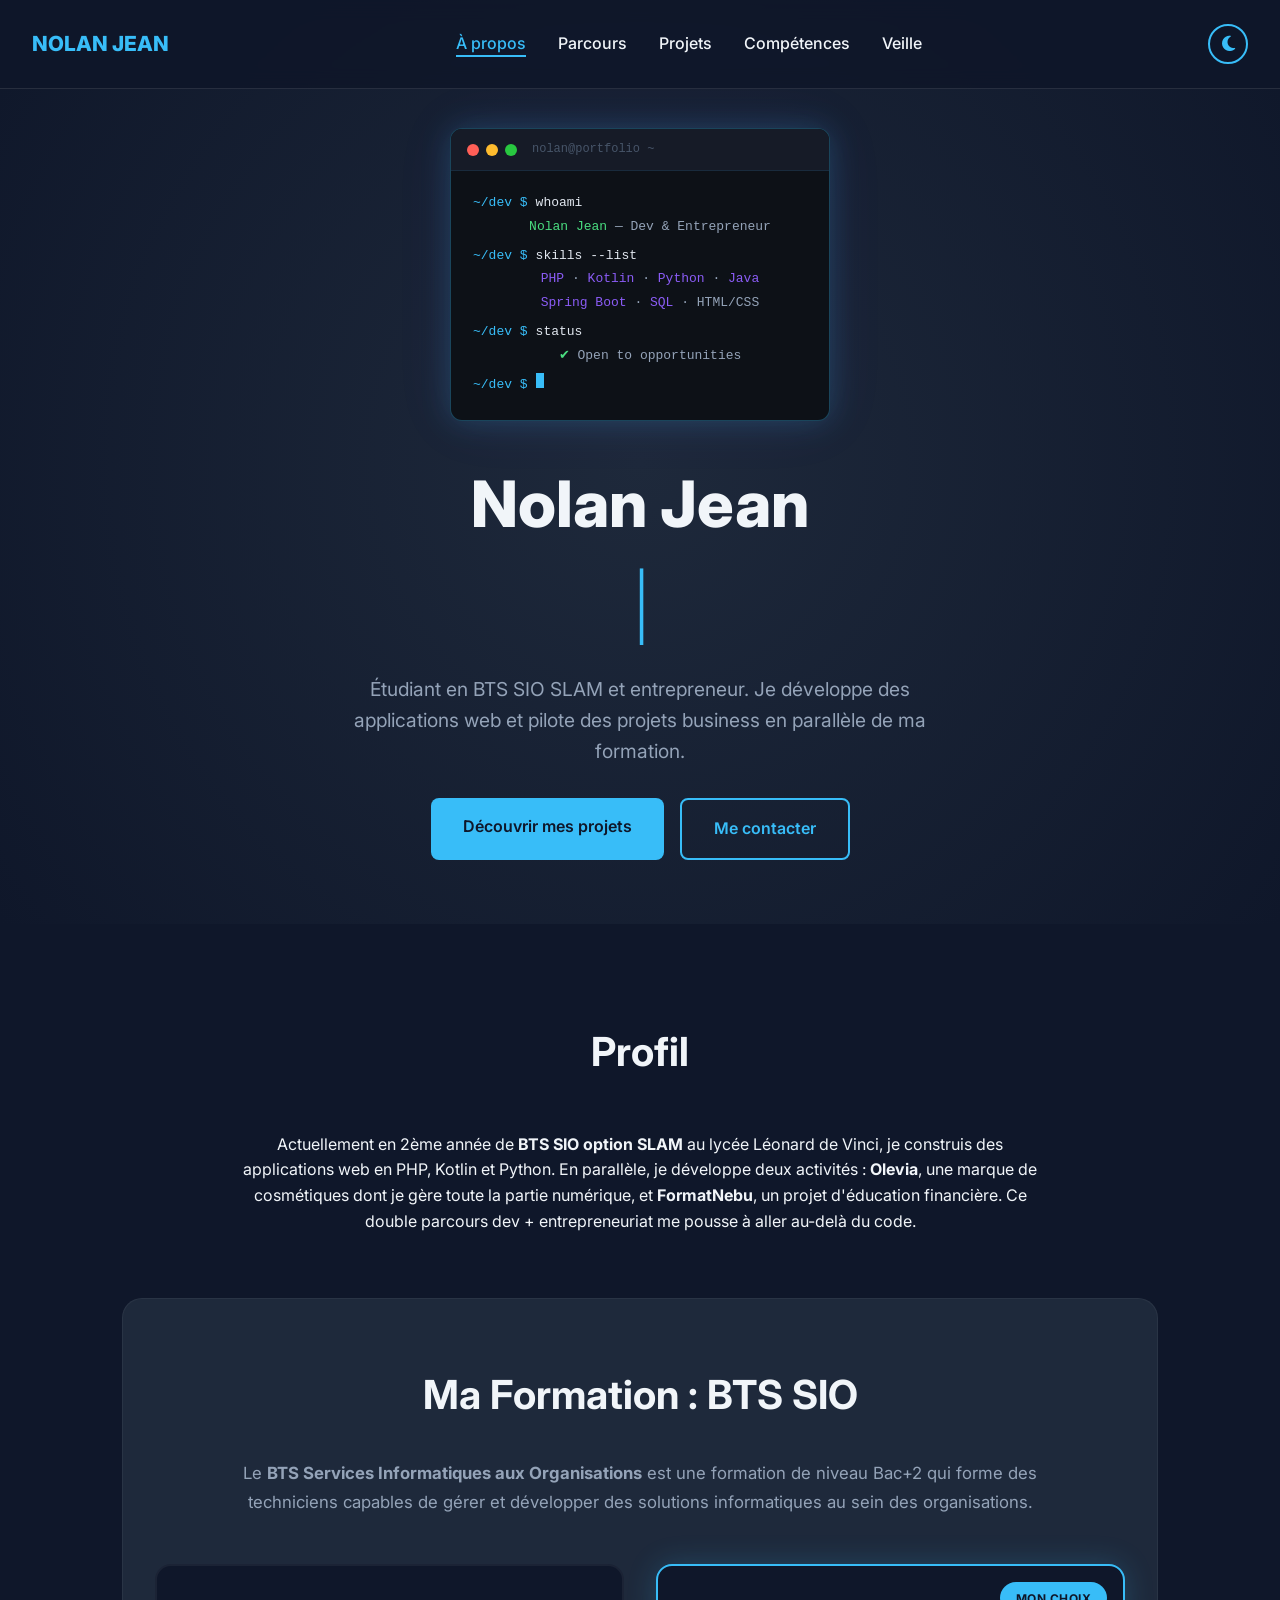
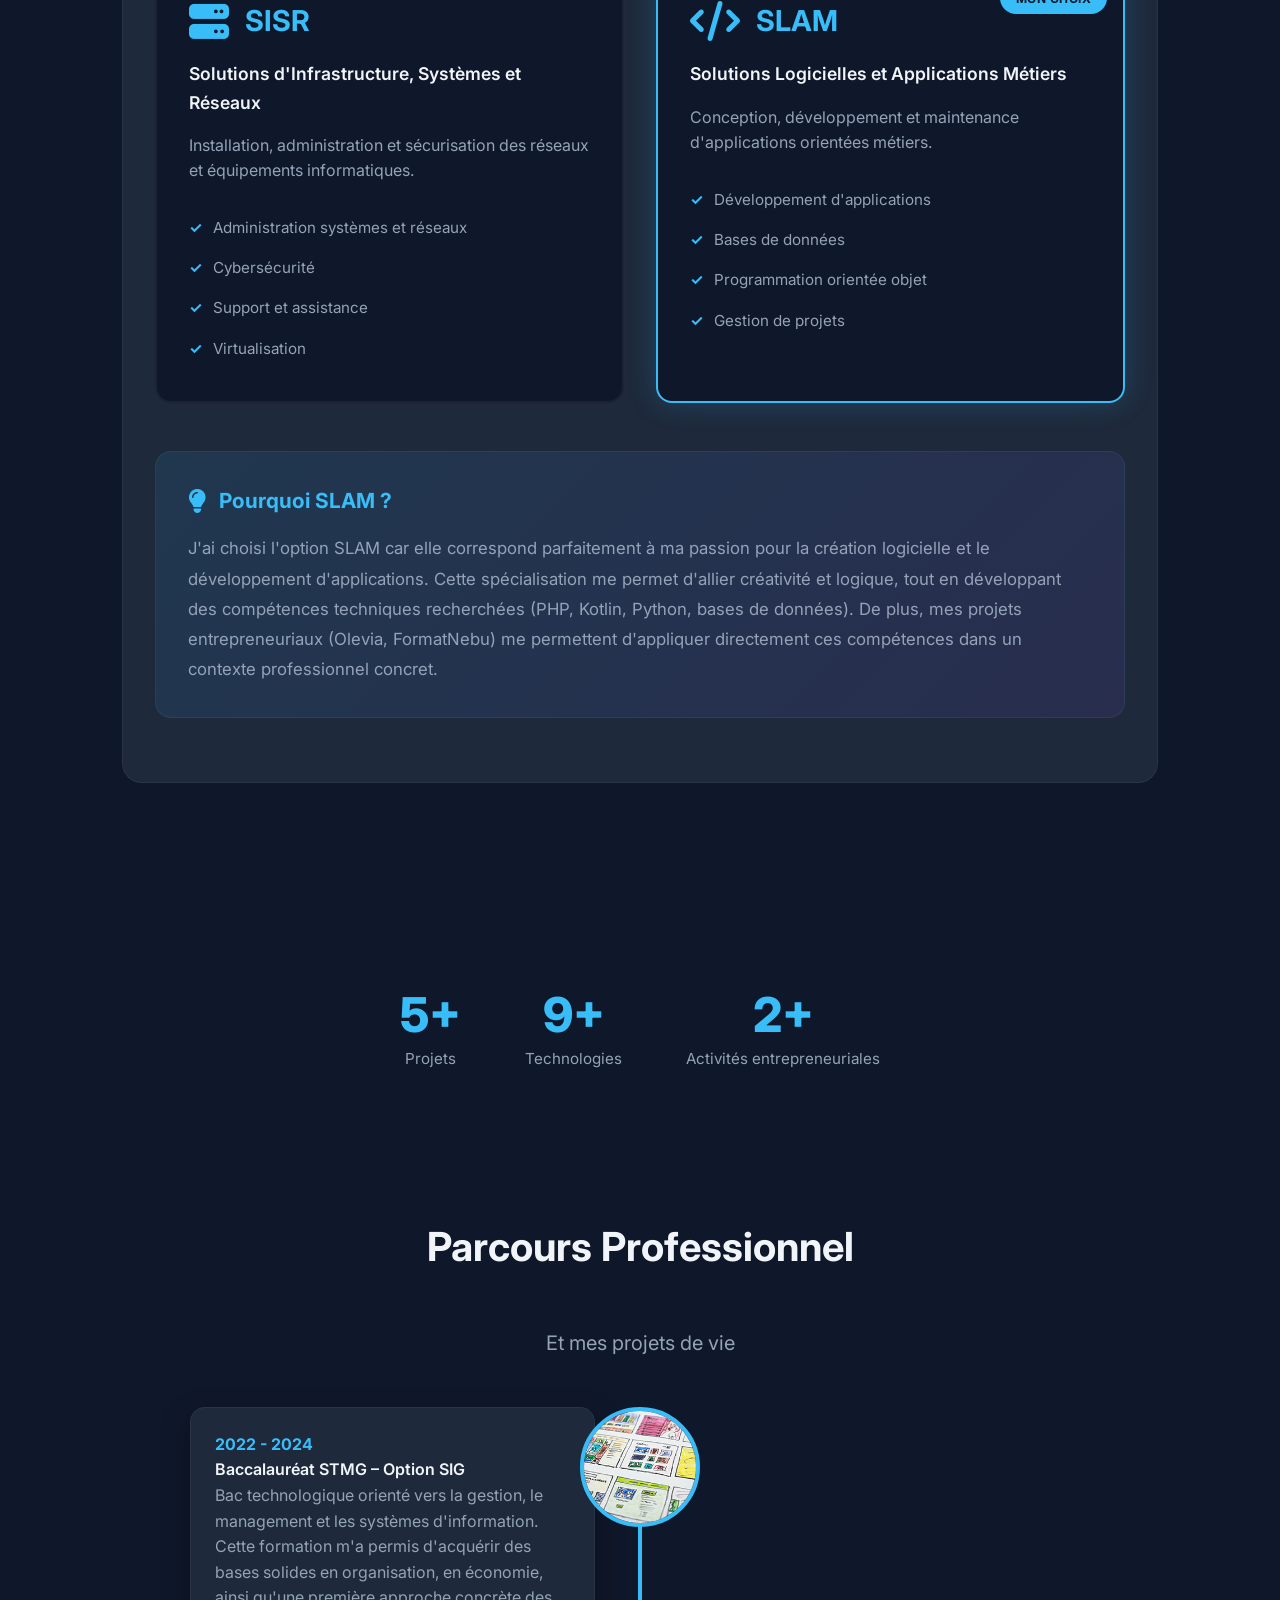
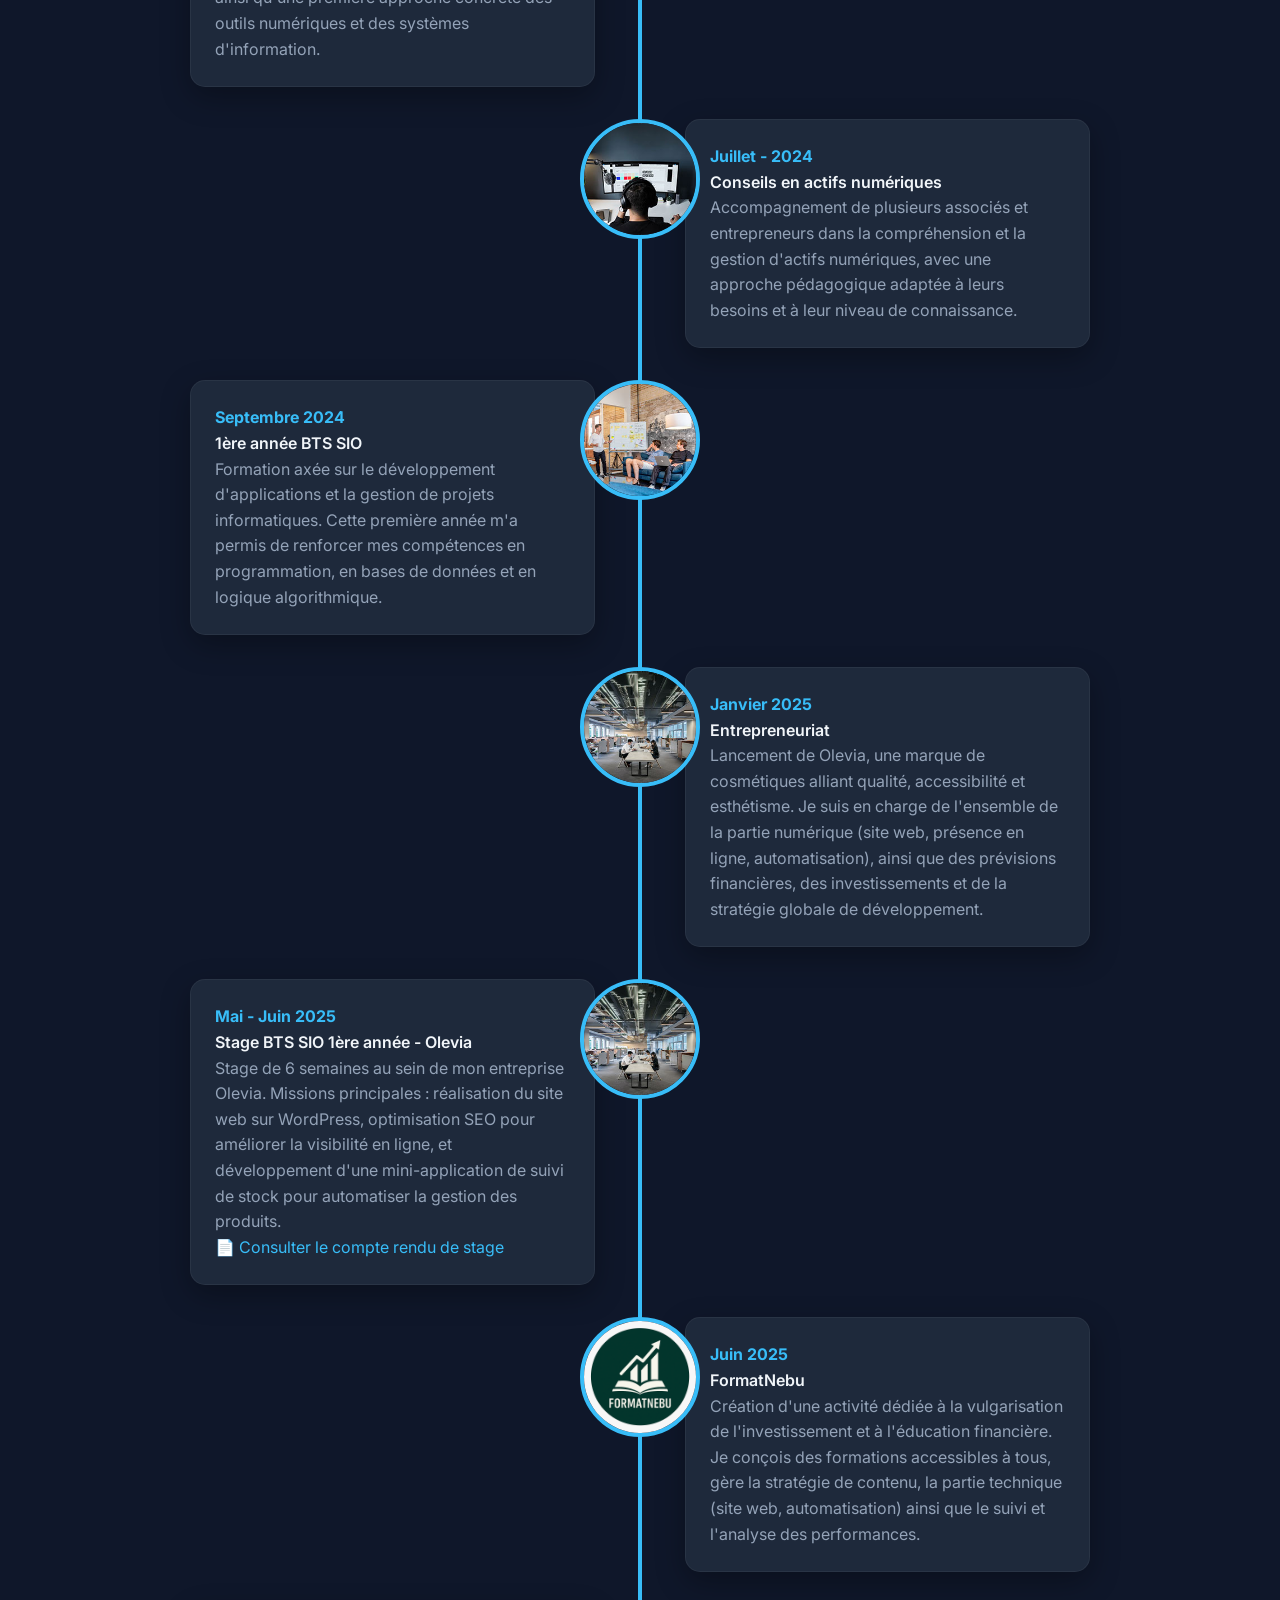
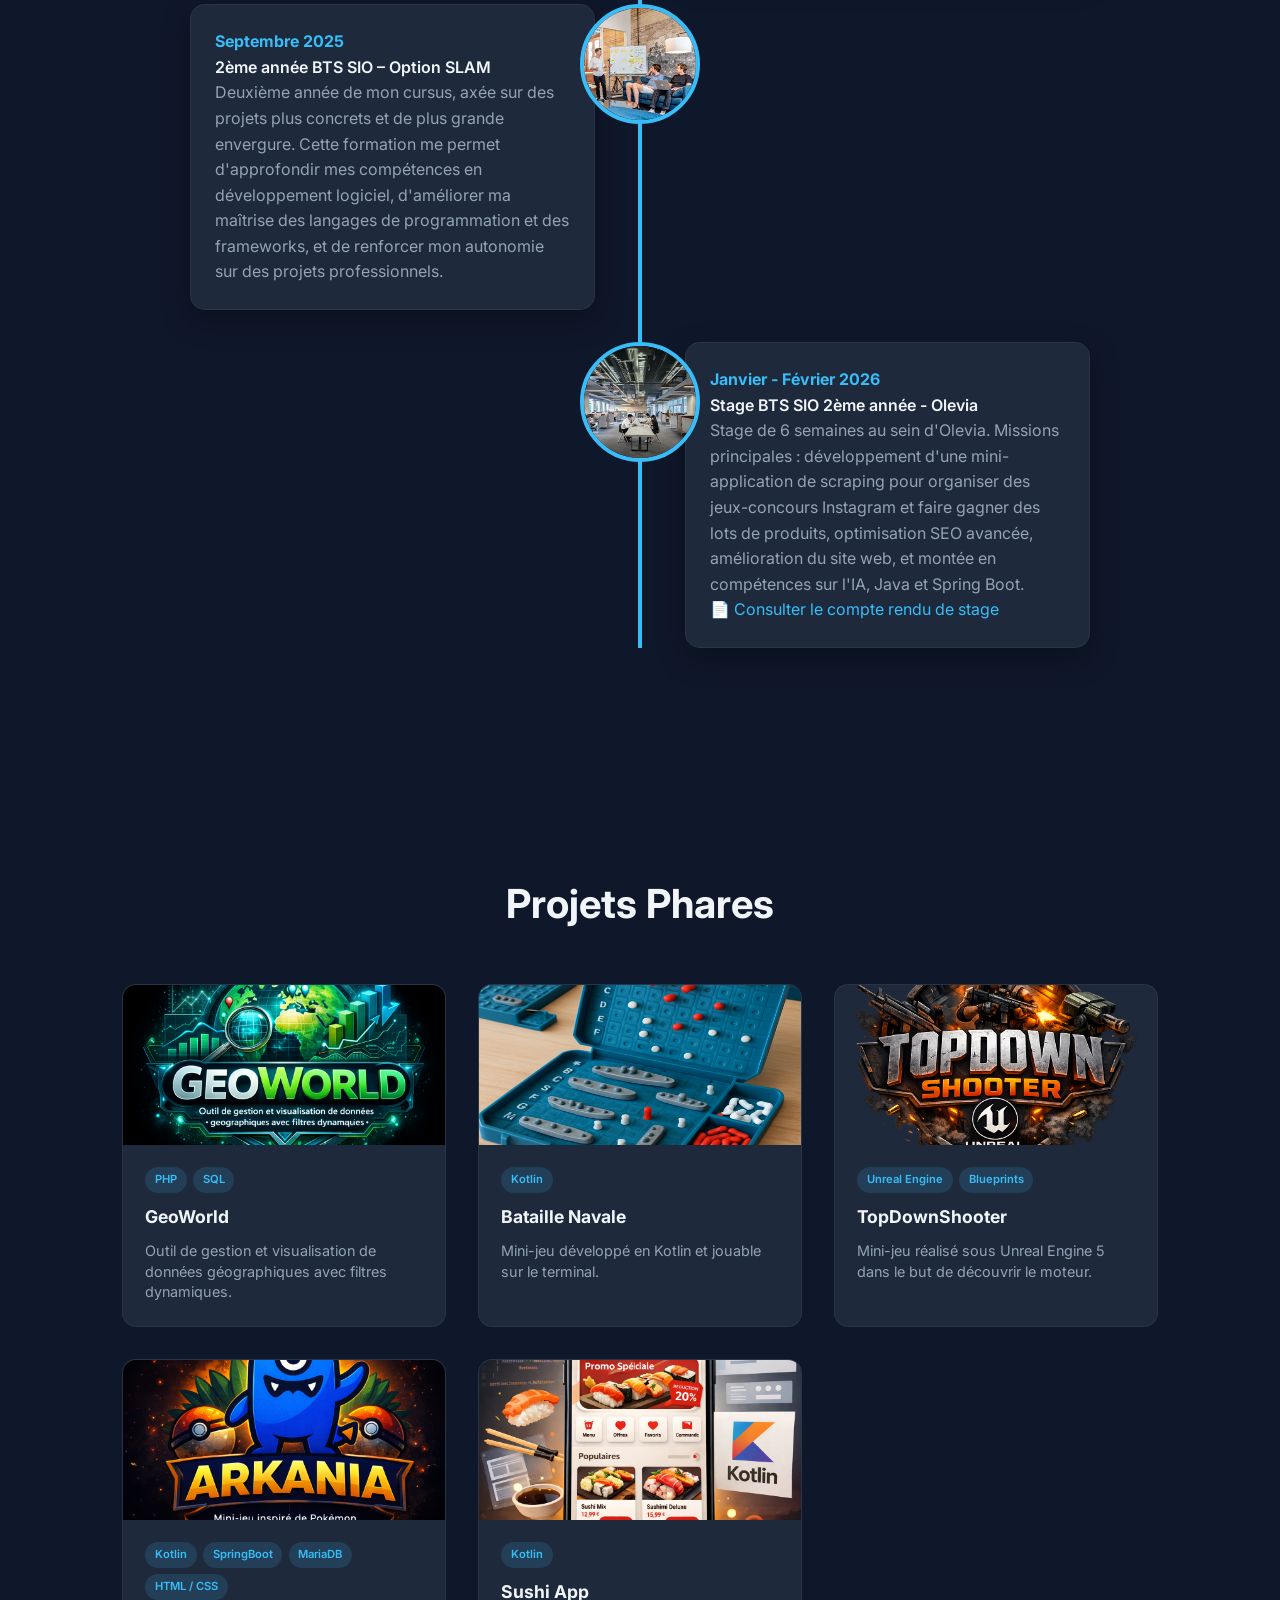
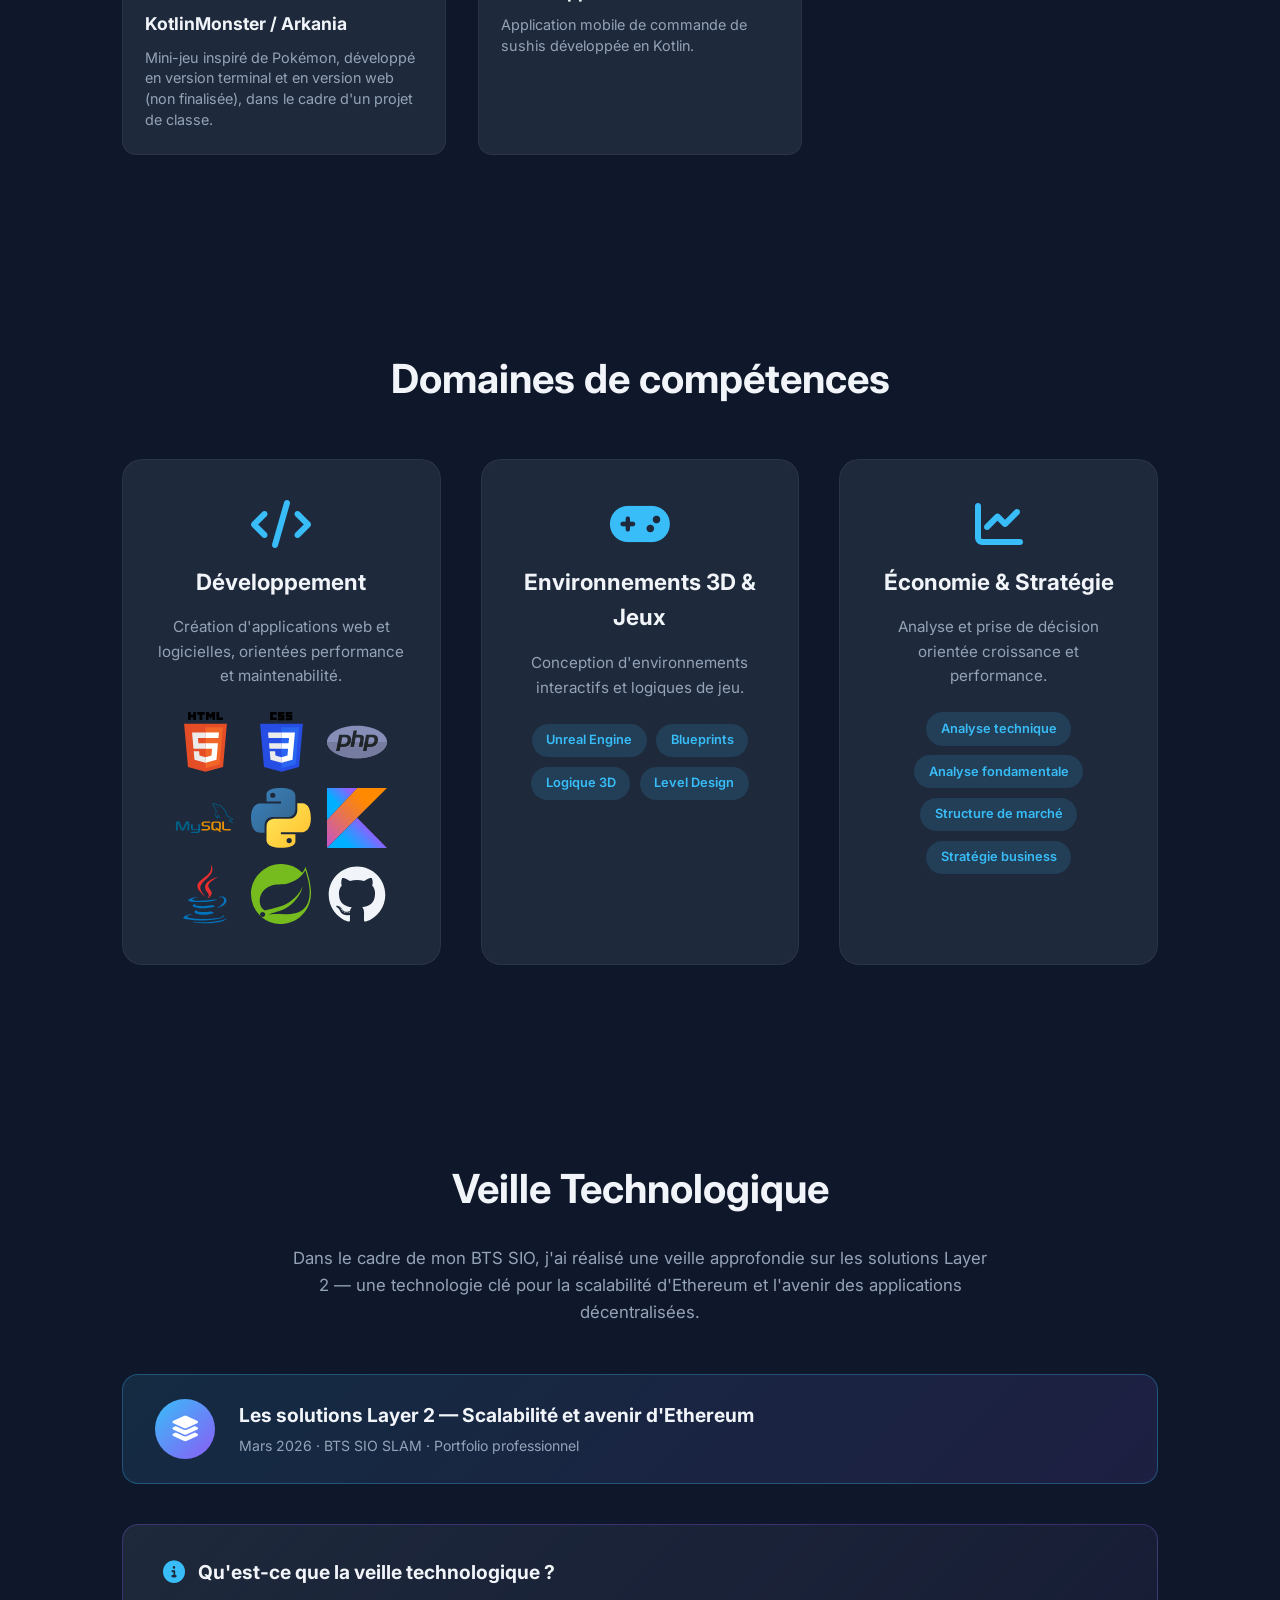
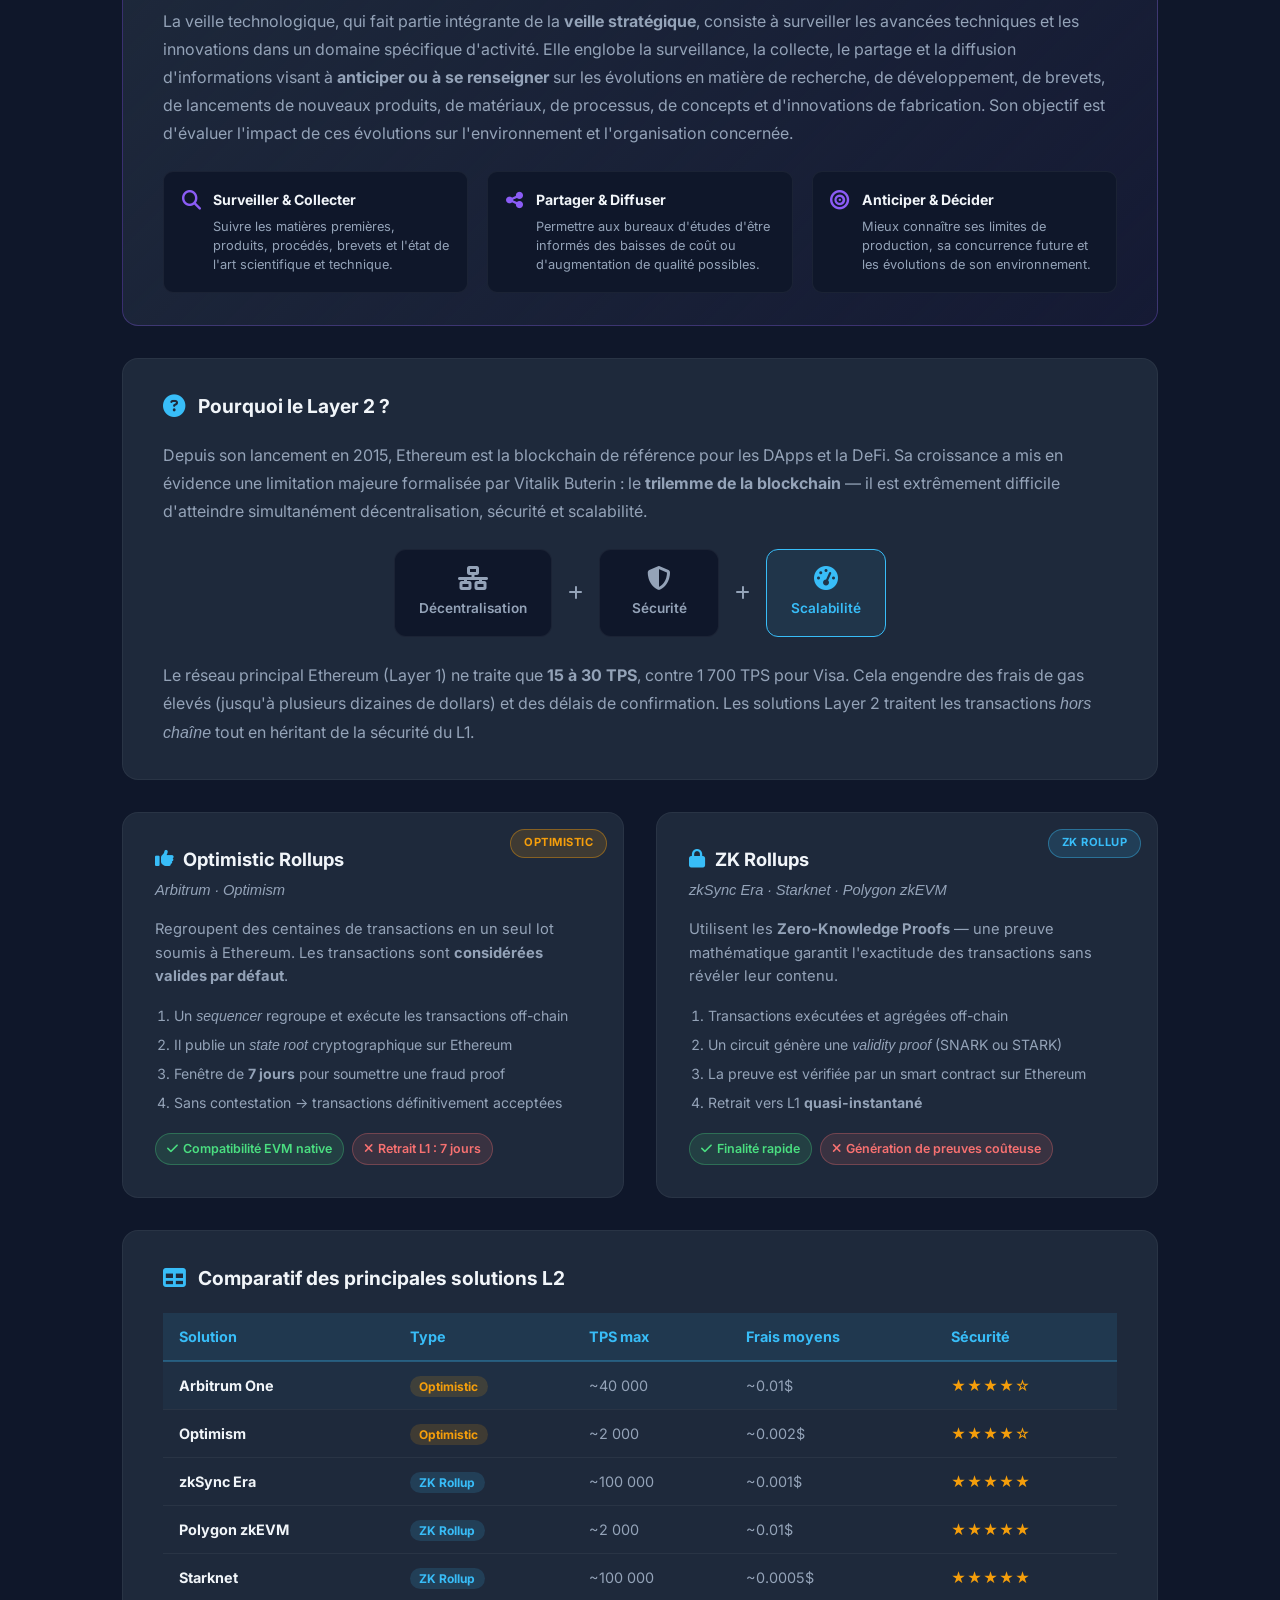
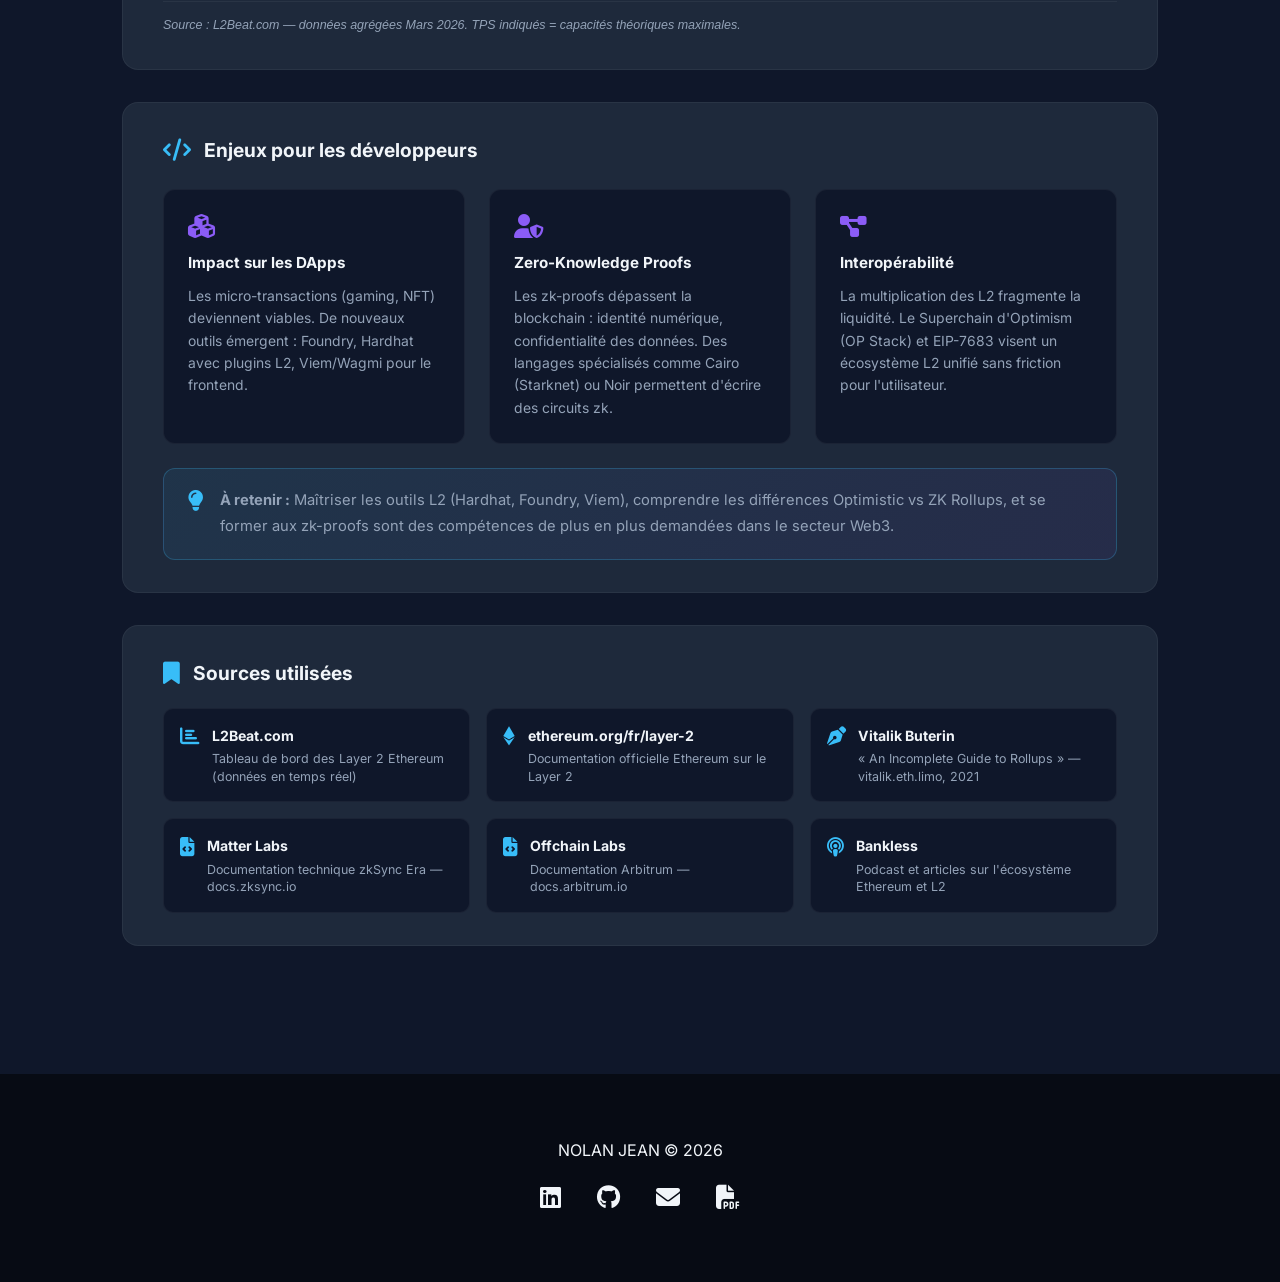
==== commit 6a8e320f: "ajout veille" ====
--- a/index.html
+++ b/index.html
@@ -522,40 +522,249 @@
         <!-- Veille Technologique -->
         <section id="veille">
             <h2>Veille Technologique</h2>
-            <p class="veille-intro">Je maintiens une veille active pour rester à jour sur les évolutions du développement web et des technologies numériques.</p>
-
-            <div class="veille-grid">
-                <div class="veille-card">
-                    <i class="fas fa-rss"></i>
-                    <h3>Sources & Médias</h3>
-                    <ul>
-                        <li>Stack Overflow & GitHub Trending</li>
-                        <li>Dev.to & Medium (tech)</li>
-                        <li>Chaînes YouTube spécialisées</li>
-                        <li>Documentation officielle (MDN, W3Schools)</li>
-                    </ul>
-                </div>
-
-                <div class="veille-card">
-                    <i class="fas fa-tools"></i>
-                    <h3>Outils de veille</h3>
-                    <ul>
-                        <li>Feedly — agrégateur de flux RSS</li>
-                        <li>GitHub — suivi de repos & releases</li>
-                        <li>LinkedIn — réseau professionnel tech</li>
-                        <li>Reddit (r/webdev, r/programming)</li>
-                    </ul>
-                </div>
-
-                <div class="veille-card">
-                    <i class="fas fa-search"></i>
-                    <h3>Sujets suivis</h3>
-                    <ul>
-                        <li>Frameworks web (Spring Boot, React)</li>
-                        <li>Intelligence artificielle & IA générative</li>
-                        <li>Cybersécurité & bonnes pratiques</li>
-                        <li>Méthodologies agiles (Scrum, DevOps)</li>
-                    </ul>
+            <p class="veille-intro">Dans le cadre de mon BTS SIO, j'ai réalisé une veille approfondie sur les solutions Layer 2 — une technologie clé pour la scalabilité d'Ethereum et l'avenir des applications décentralisées.</p>
+
+            <!-- Topic banner -->
+            <div class="veille-topic-banner">
+                <div class="veille-topic-icon"><i class="fas fa-layer-group"></i></div>
+                <div class="veille-topic-text">
+                    <h3>Les solutions Layer 2 — Scalabilité et avenir d'Ethereum</h3>
+                    <p>Mars 2026 · BTS SIO SLAM · Portfolio professionnel</p>
+                </div>
+            </div>
+
+            <!-- Définition de la veille technologique -->
+            <div class="veille-block veille-definition">
+                <div class="veille-block-header">
+                    <i class="fas fa-info-circle"></i>
+                    <h3>Qu'est-ce que la veille technologique ?</h3>
+                </div>
+                <p>La veille technologique, qui fait partie intégrante de la <strong>veille stratégique</strong>, consiste à surveiller les avancées techniques et les innovations dans un domaine spécifique d'activité. Elle englobe la surveillance, la collecte, le partage et la diffusion d'informations visant à <strong>anticiper ou à se renseigner</strong> sur les évolutions en matière de recherche, de développement, de brevets, de lancements de nouveaux produits, de matériaux, de processus, de concepts et d'innovations de fabrication. Son objectif est d'évaluer l'impact de ces évolutions sur l'environnement et l'organisation concernée.</p>
+                <div class="veille-definition-grid">
+                    <div class="veille-def-item">
+                        <i class="fas fa-search"></i>
+                        <div>
+                            <strong>Surveiller & Collecter</strong>
+                            <p>Suivre les matières premières, produits, procédés, brevets et l'état de l'art scientifique et technique.</p>
+                        </div>
+                    </div>
+                    <div class="veille-def-item">
+                        <i class="fas fa-share-alt"></i>
+                        <div>
+                            <strong>Partager & Diffuser</strong>
+                            <p>Permettre aux bureaux d'études d'être informés des baisses de coût ou d'augmentation de qualité possibles.</p>
+                        </div>
+                    </div>
+                    <div class="veille-def-item">
+                        <i class="fas fa-bullseye"></i>
+                        <div>
+                            <strong>Anticiper & Décider</strong>
+                            <p>Mieux connaître ses limites de production, sa concurrence future et les évolutions de son environnement.</p>
+                        </div>
+                    </div>
+                </div>
+            </div>
+
+            <!-- Intro : pourquoi le Layer 2 -->
+            <div class="veille-block">
+                <div class="veille-block-header">
+                    <i class="fas fa-question-circle"></i>
+                    <h3>Pourquoi le Layer 2 ?</h3>
+                </div>
+                <p>Depuis son lancement en 2015, Ethereum est la blockchain de référence pour les DApps et la DeFi. Sa croissance a mis en évidence une limitation majeure formalisée par Vitalik Buterin : le <strong>trilemme de la blockchain</strong> — il est extrêmement difficile d'atteindre simultanément décentralisation, sécurité et scalabilité.</p>
+                <div class="veille-trilemma">
+                    <div class="trilemma-item">
+                        <i class="fas fa-network-wired"></i>
+                        <span>Décentralisation</span>
+                    </div>
+                    <div class="trilemma-item trilemma-vs"><i class="fas fa-plus"></i></div>
+                    <div class="trilemma-item">
+                        <i class="fas fa-shield-alt"></i>
+                        <span>Sécurité</span>
+                    </div>
+                    <div class="trilemma-item trilemma-vs"><i class="fas fa-plus"></i></div>
+                    <div class="trilemma-item trilemma-highlight">
+                        <i class="fas fa-tachometer-alt"></i>
+                        <span>Scalabilité</span>
+                    </div>
+                </div>
+                <p>Le réseau principal Ethereum (Layer 1) ne traite que <strong>15 à 30 TPS</strong>, contre 1 700 TPS pour Visa. Cela engendre des frais de gas élevés (jusqu'à plusieurs dizaines de dollars) et des délais de confirmation. Les solutions Layer 2 traitent les transactions <em>hors chaîne</em> tout en héritant de la sécurité du L1.</p>
+            </div>
+
+            <!-- Fonctionnement technique : 2 colonnes -->
+            <div class="veille-rollups">
+                <div class="veille-rollup-card">
+                    <div class="rollup-badge optimistic">Optimistic</div>
+                    <h3><i class="fas fa-thumbs-up"></i> Optimistic Rollups</h3>
+                    <p class="rollup-examples">Arbitrum · Optimism</p>
+                    <p>Regroupent des centaines de transactions en un seul lot soumis à Ethereum. Les transactions sont <strong>considérées valides par défaut</strong>.</p>
+                    <ol class="rollup-steps">
+                        <li>Un <em>sequencer</em> regroupe et exécute les transactions off-chain</li>
+                        <li>Il publie un <em>state root</em> cryptographique sur Ethereum</li>
+                        <li>Fenêtre de <strong>7 jours</strong> pour soumettre une fraud proof</li>
+                        <li>Sans contestation → transactions définitivement acceptées</li>
+                    </ol>
+                    <div class="rollup-pros-cons">
+                        <span class="tag-pro"><i class="fas fa-check"></i> Compatibilité EVM native</span>
+                        <span class="tag-con"><i class="fas fa-times"></i> Retrait L1 : 7 jours</span>
+                    </div>
+                </div>
+
+                <div class="veille-rollup-card rollup-zk">
+                    <div class="rollup-badge zk">ZK Rollup</div>
+                    <h3><i class="fas fa-lock"></i> ZK Rollups</h3>
+                    <p class="rollup-examples">zkSync Era · Starknet · Polygon zkEVM</p>
+                    <p>Utilisent les <strong>Zero-Knowledge Proofs</strong> — une preuve mathématique garantit l'exactitude des transactions sans révéler leur contenu.</p>
+                    <ol class="rollup-steps">
+                        <li>Transactions exécutées et agrégées off-chain</li>
+                        <li>Un circuit génère une <em>validity proof</em> (SNARK ou STARK)</li>
+                        <li>La preuve est vérifiée par un smart contract sur Ethereum</li>
+                        <li>Retrait vers L1 <strong>quasi-instantané</strong></li>
+                    </ol>
+                    <div class="rollup-pros-cons">
+                        <span class="tag-pro"><i class="fas fa-check"></i> Finalité rapide</span>
+                        <span class="tag-con"><i class="fas fa-times"></i> Génération de preuves coûteuse</span>
+                    </div>
+                </div>
+            </div>
+
+            <!-- Tableau comparatif -->
+            <div class="veille-block">
+                <div class="veille-block-header">
+                    <i class="fas fa-table"></i>
+                    <h3>Comparatif des principales solutions L2</h3>
+                </div>
+                <div class="veille-table-wrapper">
+                    <table class="veille-table">
+                        <thead>
+                            <tr>
+                                <th>Solution</th>
+                                <th>Type</th>
+                                <th>TPS max</th>
+                                <th>Frais moyens</th>
+                                <th>Sécurité</th>
+                            </tr>
+                        </thead>
+                        <tbody>
+                            <tr class="row-highlight">
+                                <td><strong>Arbitrum One</strong></td>
+                                <td><span class="badge-optimistic">Optimistic</span></td>
+                                <td>~40 000</td>
+                                <td>~0.01$</td>
+                                <td><span class="stars">★★★★☆</span></td>
+                            </tr>
+                            <tr>
+                                <td><strong>Optimism</strong></td>
+                                <td><span class="badge-optimistic">Optimistic</span></td>
+                                <td>~2 000</td>
+                                <td>~0.002$</td>
+                                <td><span class="stars">★★★★☆</span></td>
+                            </tr>
+                            <tr>
+                                <td><strong>zkSync Era</strong></td>
+                                <td><span class="badge-zk">ZK Rollup</span></td>
+                                <td>~100 000</td>
+                                <td>~0.001$</td>
+                                <td><span class="stars">★★★★★</span></td>
+                            </tr>
+                            <tr>
+                                <td><strong>Polygon zkEVM</strong></td>
+                                <td><span class="badge-zk">ZK Rollup</span></td>
+                                <td>~2 000</td>
+                                <td>~0.01$</td>
+                                <td><span class="stars">★★★★★</span></td>
+                            </tr>
+                            <tr>
+                                <td><strong>Starknet</strong></td>
+                                <td><span class="badge-zk">ZK Rollup</span></td>
+                                <td>~100 000</td>
+                                <td>~0.0005$</td>
+                                <td><span class="stars">★★★★★</span></td>
+                            </tr>
+                        </tbody>
+                    </table>
+                </div>
+                <p class="veille-table-note">Source : L2Beat.com — données agrégées Mars 2026. TPS indiqués = capacités théoriques maximales.</p>
+            </div>
+
+            <!-- Perspectives pour les développeurs -->
+            <div class="veille-block">
+                <div class="veille-block-header">
+                    <i class="fas fa-code"></i>
+                    <h3>Enjeux pour les développeurs</h3>
+                </div>
+                <div class="veille-dev-grid">
+                    <div class="veille-dev-item">
+                        <i class="fas fa-cubes"></i>
+                        <h4>Impact sur les DApps</h4>
+                        <p>Les micro-transactions (gaming, NFT) deviennent viables. De nouveaux outils émergent : Foundry, Hardhat avec plugins L2, Viem/Wagmi pour le frontend.</p>
+                    </div>
+                    <div class="veille-dev-item">
+                        <i class="fas fa-user-shield"></i>
+                        <h4>Zero-Knowledge Proofs</h4>
+                        <p>Les zk-proofs dépassent la blockchain : identité numérique, confidentialité des données. Des langages spécialisés comme Cairo (Starknet) ou Noir permettent d'écrire des circuits zk.</p>
+                    </div>
+                    <div class="veille-dev-item">
+                        <i class="fas fa-project-diagram"></i>
+                        <h4>Interopérabilité</h4>
+                        <p>La multiplication des L2 fragmente la liquidité. Le Superchain d'Optimism (OP Stack) et EIP-7683 visent un écosystème L2 unifié sans friction pour l'utilisateur.</p>
+                    </div>
+                </div>
+                <div class="veille-takeaway">
+                    <i class="fas fa-lightbulb"></i>
+                    <p><strong>À retenir :</strong> Maîtriser les outils L2 (Hardhat, Foundry, Viem), comprendre les différences Optimistic vs ZK Rollups, et se former aux zk-proofs sont des compétences de plus en plus demandées dans le secteur Web3.</p>
+                </div>
+            </div>
+
+            <!-- Sources -->
+            <div class="veille-block">
+                <div class="veille-block-header">
+                    <i class="fas fa-bookmark"></i>
+                    <h3>Sources utilisées</h3>
+                </div>
+                <div class="veille-sources-grid">
+                    <div class="veille-source-item">
+                        <i class="fas fa-chart-bar"></i>
+                        <div>
+                            <strong>L2Beat.com</strong>
+                            <p>Tableau de bord des Layer 2 Ethereum (données en temps réel)</p>
+                        </div>
+                    </div>
+                    <div class="veille-source-item">
+                        <i class="fab fa-ethereum"></i>
+                        <div>
+                            <strong>ethereum.org/fr/layer-2</strong>
+                            <p>Documentation officielle Ethereum sur le Layer 2</p>
+                        </div>
+                    </div>
+                    <div class="veille-source-item">
+                        <i class="fas fa-pen-nib"></i>
+                        <div>
+                            <strong>Vitalik Buterin</strong>
+                            <p>« An Incomplete Guide to Rollups » — vitalik.eth.limo, 2021</p>
+                        </div>
+                    </div>
+                    <div class="veille-source-item">
+                        <i class="fas fa-file-code"></i>
+                        <div>
+                            <strong>Matter Labs</strong>
+                            <p>Documentation technique zkSync Era — docs.zksync.io</p>
+                        </div>
+                    </div>
+                    <div class="veille-source-item">
+                        <i class="fas fa-file-code"></i>
+                        <div>
+                            <strong>Offchain Labs</strong>
+                            <p>Documentation Arbitrum — docs.arbitrum.io</p>
+                        </div>
+                    </div>
+                    <div class="veille-source-item">
+                        <i class="fas fa-podcast"></i>
+                        <div>
+                            <strong>Bankless</strong>
+                            <p>Podcast et articles sur l'écosystème Ethereum et L2</p>
+                        </div>
+                    </div>
                 </div>
             </div>
         </section>
@@ -572,7 +781,7 @@
             <a href="https://linkedin.com/in/nolan-jean-1253b5379" target="_blank" aria-label="LinkedIn"><i class="fab fa-linkedin"></i></a>
             <a href="https://github.com/nolanjean" target="_blank" aria-label="GitHub"><i class="fab fa-github"></i></a>
             <a href="mailto:nobodyplayeur@gmail.com" aria-label="Email"><i class="fas fa-envelope"></i></a>
-            <a href="assets/moncv.pdf" target="_blank" title="Télécharger mon CV" aria-label="Télécharger mon CV">
+            <a href="assets/cv2.pdf" target="_blank" title="Télécharger mon CV" aria-label="Télécharger mon CV">
                 <i class="fas fa-file-pdf"></i>
             </a>
         </div>
--- a/style.css
+++ b/style.css
@@ -501,8 +501,8 @@
 .term-line.visible { opacity: 1; transform: translateY(0); }
 
 .term-prompt { color: var(--primary); white-space: nowrap; }
-.term-cmd    { color: var(--text); }
-.term-out    { color: var(--text-muted); padding-left: 20px; width: 100%; }
+.term-cmd    { color: #e2e8f0; }
+.term-out    { color: #94a3b8; padding-left: 20px; width: 100%; }
 .term-accent { color: var(--accent); }
 .term-green  { color: #4ade80; }
 
@@ -813,50 +813,516 @@
     font-size: 1.05rem;
 }
 
-.veille-grid {
-    display: grid;
-    grid-template-columns: repeat(auto-fit, minmax(280px, 1fr));
-    gap: 2rem;
-}
-
-.veille-card {
+/* Topic banner */
+.veille-topic-banner {
+    display: flex;
+    align-items: center;
+    gap: 1.5rem;
+    background: linear-gradient(135deg, rgba(56,189,248,0.12), rgba(139,92,246,0.12));
+    border: 1px solid rgba(56,189,248,0.3);
+    border-radius: 16px;
+    padding: 1.5rem 2rem;
+    margin-bottom: 2.5rem;
+}
+
+.veille-topic-icon {
+    width: 60px;
+    height: 60px;
+    border-radius: 50%;
+    background: linear-gradient(135deg, var(--primary), var(--accent));
+    display: flex;
+    align-items: center;
+    justify-content: center;
+    flex-shrink: 0;
+}
+
+.veille-topic-icon i {
+    font-size: 1.6rem;
+    color: white;
+}
+
+.veille-topic-text h3 {
+    font-size: 1.2rem;
+    color: var(--text);
+    margin-bottom: 0.3rem;
+}
+
+.veille-topic-text p {
+    color: var(--text-muted);
+    font-size: 0.88rem;
+}
+
+/* Blocks */
+.veille-block {
     background: var(--card-bg);
-    padding: 2rem;
     border-radius: 16px;
     border: 1px solid var(--border-subtle);
+    padding: 2rem 2.5rem;
+    margin-bottom: 2rem;
+}
+
+.veille-block p {
+    color: var(--text-muted);
+    line-height: 1.75;
+    margin-top: 1rem;
+}
+
+.veille-block-header {
+    display: flex;
+    align-items: center;
+    gap: 0.8rem;
+    margin-bottom: 1.2rem;
+}
+
+.veille-block-header i {
+    font-size: 1.4rem;
+    color: var(--primary);
+}
+
+.veille-block-header h3 {
+    font-size: 1.2rem;
+    color: var(--text);
+    margin: 0;
+}
+
+/* Definition block */
+.veille-definition {
+    border-color: rgba(139,92,246,0.3);
+    background: linear-gradient(135deg, var(--card-bg), rgba(139,92,246,0.05));
+}
+
+.veille-definition-grid {
+    display: grid;
+    grid-template-columns: repeat(3, 1fr);
+    gap: 1.2rem;
+    margin-top: 1.5rem;
+}
+
+.veille-def-item {
+    display: flex;
+    align-items: flex-start;
+    gap: 0.8rem;
+    background: var(--bg);
+    border-radius: 10px;
+    padding: 1.1rem;
+    border: 1px solid var(--border-subtle);
+}
+
+.veille-def-item > i {
+    font-size: 1.2rem;
+    color: var(--accent);
+    flex-shrink: 0;
+    margin-top: 0.1rem;
+}
+
+.veille-def-item strong {
+    display: block;
+    font-size: 0.88rem;
+    color: var(--text);
+    margin-bottom: 0.3rem;
+}
+
+.veille-def-item p {
+    font-size: 0.8rem;
+    color: var(--text-muted);
+    line-height: 1.5;
+    margin-top: 0 !important;
+}
+
+/* Trilemme */
+.veille-trilemma {
+    display: flex;
+    align-items: center;
+    justify-content: center;
+    gap: 1rem;
+    margin: 1.5rem 0;
+    flex-wrap: wrap;
+}
+
+.trilemma-item {
+    display: flex;
+    flex-direction: column;
+    align-items: center;
+    gap: 0.5rem;
+    background: var(--bg);
+    border: 1px solid var(--border-subtle);
+    border-radius: 12px;
+    padding: 1rem 1.5rem;
+    min-width: 120px;
+    text-align: center;
+}
+
+.trilemma-item i {
+    font-size: 1.5rem;
+    color: var(--text-muted);
+}
+
+.trilemma-item span {
+    font-size: 0.85rem;
+    color: var(--text-muted);
+    font-weight: 600;
+}
+
+.trilemma-highlight {
+    border-color: var(--primary) !important;
+    background: rgba(56,189,248,0.08) !important;
+}
+
+.trilemma-highlight i,
+.trilemma-highlight span {
+    color: var(--primary) !important;
+}
+
+.trilemma-vs {
+    background: none;
+    border: none;
+    padding: 0;
+    min-width: auto;
+}
+
+.trilemma-vs i {
+    font-size: 1rem;
+    color: var(--text-muted);
+}
+
+/* Rollup cards */
+.veille-rollups {
+    display: grid;
+    grid-template-columns: 1fr 1fr;
+    gap: 2rem;
+    margin-bottom: 2rem;
+}
+
+.veille-rollup-card {
+    background: var(--card-bg);
+    border-radius: 16px;
+    border: 1px solid var(--border-subtle);
+    padding: 2rem;
+    position: relative;
     transition: 0.4s;
 }
 
-.veille-card:hover {
-    transform: translateY(-6px);
+.veille-rollup-card:hover {
+    transform: translateY(-5px);
+}
+
+.veille-rollup-card:first-child:hover { border-color: #f59e0b; }
+.rollup-zk:hover { border-color: var(--primary); }
+
+.veille-rollup-card h3 {
+    font-size: 1.15rem;
+    margin-bottom: 0.3rem;
+    display: flex;
+    align-items: center;
+    gap: 0.6rem;
+}
+
+.veille-rollup-card h3 i {
+    color: var(--primary);
+}
+
+.rollup-examples {
+    font-size: 0.8rem;
+    color: var(--text-muted);
+    margin-bottom: 1rem;
+    font-style: italic;
+}
+
+.veille-rollup-card > p {
+    color: var(--text-muted);
+    font-size: 0.92rem;
+    line-height: 1.6;
+    margin-bottom: 1rem;
+}
+
+.rollup-steps {
+    padding-left: 1.2rem;
+    margin-bottom: 1.2rem;
+}
+
+.rollup-steps li {
+    color: var(--text-muted);
+    font-size: 0.88rem;
+    line-height: 1.6;
+    margin-bottom: 0.4rem;
+}
+
+.rollup-badge {
+    position: absolute;
+    top: 1rem;
+    right: 1rem;
+    padding: 0.3rem 0.8rem;
+    border-radius: 20px;
+    font-size: 0.7rem;
+    font-weight: 700;
+    text-transform: uppercase;
+    letter-spacing: 0.5px;
+}
+
+.rollup-badge.optimistic {
+    background: rgba(245,158,11,0.15);
+    color: #f59e0b;
+    border: 1px solid rgba(245,158,11,0.4);
+}
+
+.rollup-badge.zk {
+    background: rgba(56,189,248,0.15);
+    color: var(--primary);
+    border: 1px solid rgba(56,189,248,0.4);
+}
+
+.rollup-pros-cons {
+    display: flex;
+    flex-wrap: wrap;
+    gap: 0.5rem;
+}
+
+.tag-pro, .tag-con {
+    font-size: 0.78rem;
+    padding: 0.3rem 0.7rem;
+    border-radius: 20px;
+    font-weight: 600;
+    display: flex;
+    align-items: center;
+    gap: 0.3rem;
+}
+
+.tag-pro {
+    background: rgba(74,222,128,0.12);
+    color: #4ade80;
+    border: 1px solid rgba(74,222,128,0.3);
+}
+
+.tag-con {
+    background: rgba(248,113,113,0.12);
+    color: #f87171;
+    border: 1px solid rgba(248,113,113,0.3);
+}
+
+/* Table */
+.veille-table-wrapper {
+    overflow-x: auto;
+    margin-top: 1rem;
+}
+
+.veille-table {
+    width: 100%;
+    border-collapse: collapse;
+    font-size: 0.9rem;
+}
+
+.veille-table th {
+    background: rgba(56,189,248,0.1);
+    color: var(--primary);
+    font-weight: 700;
+    padding: 0.75rem 1rem;
+    text-align: left;
+    border-bottom: 2px solid rgba(56,189,248,0.3);
+}
+
+.veille-table td {
+    padding: 0.75rem 1rem;
+    border-bottom: 1px solid var(--border-subtle);
+    color: var(--text-muted);
+}
+
+.veille-table .row-highlight td {
+    background: rgba(56,189,248,0.04);
+}
+
+.veille-table td strong {
+    color: var(--text);
+}
+
+.badge-optimistic {
+    background: rgba(245,158,11,0.15);
+    color: #f59e0b;
+    padding: 0.2rem 0.6rem;
+    border-radius: 20px;
+    font-size: 0.75rem;
+    font-weight: 700;
+    white-space: nowrap;
+}
+
+.badge-zk {
+    background: rgba(56,189,248,0.15);
+    color: var(--primary);
+    padding: 0.2rem 0.6rem;
+    border-radius: 20px;
+    font-size: 0.75rem;
+    font-weight: 700;
+    white-space: nowrap;
+}
+
+.stars { color: #f59e0b; letter-spacing: 1px; }
+
+.veille-table-note {
+    font-size: 0.78rem;
+    color: var(--text-muted);
+    margin-top: 0.8rem !important;
+    font-style: italic;
+}
+
+/* Dev grid */
+.veille-dev-grid {
+    display: grid;
+    grid-template-columns: repeat(3, 1fr);
+    gap: 1.5rem;
+    margin-top: 1.5rem;
+}
+
+.veille-dev-item {
+    background: var(--bg);
+    border-radius: 12px;
+    padding: 1.5rem;
+    border: 1px solid var(--border-subtle);
+}
+
+.veille-dev-item i {
+    font-size: 1.5rem;
+    color: var(--accent);
+    margin-bottom: 0.8rem;
+    display: block;
+}
+
+.veille-dev-item h4 {
+    font-size: 0.95rem;
+    color: var(--text);
+    margin-bottom: 0.6rem;
+}
+
+.veille-dev-item p {
+    font-size: 0.87rem;
+    color: var(--text-muted);
+    line-height: 1.6;
+    margin-top: 0 !important;
+}
+
+.veille-takeaway {
+    display: flex;
+    align-items: flex-start;
+    gap: 1rem;
+    background: linear-gradient(135deg, rgba(56,189,248,0.08), rgba(139,92,246,0.08));
+    border: 1px solid rgba(56,189,248,0.25);
+    border-radius: 12px;
+    padding: 1.2rem 1.5rem;
+    margin-top: 1.5rem;
+}
+
+.veille-takeaway i {
+    font-size: 1.3rem;
+    color: var(--primary);
+    flex-shrink: 0;
+    margin-top: 0.1rem;
+}
+
+.veille-takeaway p {
+    font-size: 0.92rem;
+    color: var(--text-muted);
+    margin-top: 0 !important;
+}
+
+/* Sources */
+.veille-sources-grid {
+    display: grid;
+    grid-template-columns: repeat(3, 1fr);
+    gap: 1rem;
+    margin-top: 1rem;
+}
+
+.veille-source-item {
+    display: flex;
+    align-items: flex-start;
+    gap: 0.8rem;
+    background: var(--bg);
+    border-radius: 10px;
+    padding: 1rem;
+    border: 1px solid var(--border-subtle);
+    transition: 0.3s;
+}
+
+.veille-source-item:hover {
     border-color: var(--primary);
 }
 
-.veille-card i {
-    font-size: 2rem;
-    color: var(--primary);
-    margin-bottom: 1rem;
-}
-
-.veille-card h3 {
+.veille-source-item > i {
     font-size: 1.2rem;
-    margin-bottom: 1rem;
-}
-
-.veille-card ul {
-    list-style: none;
-    padding: 0;
-}
-
-.veille-card ul li {
-    color: var(--text-muted);
-    padding: 0.4rem 0;
-    font-size: 0.92rem;
-    border-bottom: 1px solid var(--border-subtle);
-}
-
-.veille-card ul li:last-child {
-    border-bottom: none;
+    color: var(--primary);
+    flex-shrink: 0;
+    margin-top: 0.15rem;
+}
+
+.veille-source-item strong {
+    display: block;
+    font-size: 0.88rem;
+    color: var(--text);
+    margin-bottom: 0.2rem;
+}
+
+.veille-source-item p {
+    font-size: 0.78rem;
+    color: var(--text-muted);
+    line-height: 1.4;
+    margin: 0;
+}
+
+/* Responsive veille */
+@media (max-width: 900px) {
+    .veille-definition-grid,
+    .veille-rollups,
+    .veille-dev-grid {
+        grid-template-columns: 1fr;
+    }
+
+    .veille-sources-grid {
+        grid-template-columns: repeat(2, 1fr);
+    }
+}
+
+@media (max-width: 640px) {
+    .veille-topic-banner {
+        flex-direction: column;
+        text-align: center;
+    }
+
+    .veille-block {
+        padding: 1.5rem;
+    }
+
+    .veille-trilemma {
+        gap: 0.5rem;
+    }
+
+    .trilemma-item {
+        min-width: 90px;
+        padding: 0.8rem 1rem;
+    }
+
+    .veille-sources-grid {
+        grid-template-columns: 1fr;
+    }
+}
+
+@media (max-width: 480px) {
+    .veille-block {
+        padding: 1.2rem;
+    }
+
+    .veille-topic-banner {
+        padding: 1.2rem;
+    }
+
+    .veille-table th,
+    .veille-table td {
+        padding: 0.5rem 0.6rem;
+        font-size: 0.8rem;
+    }
+
+    .rollup-badge {
+        position: static;
+        display: inline-block;
+        margin-bottom: 0.8rem;
+    }
 }
 
 /* ===== Back to top ===== */
@@ -932,7 +1398,7 @@
     opacity: 0;
     pointer-events: none;
     transition: opacity 0.4s ease;
-    z-index: 2000;
+    z-index: 2500;
 }
 
 .modal.show {
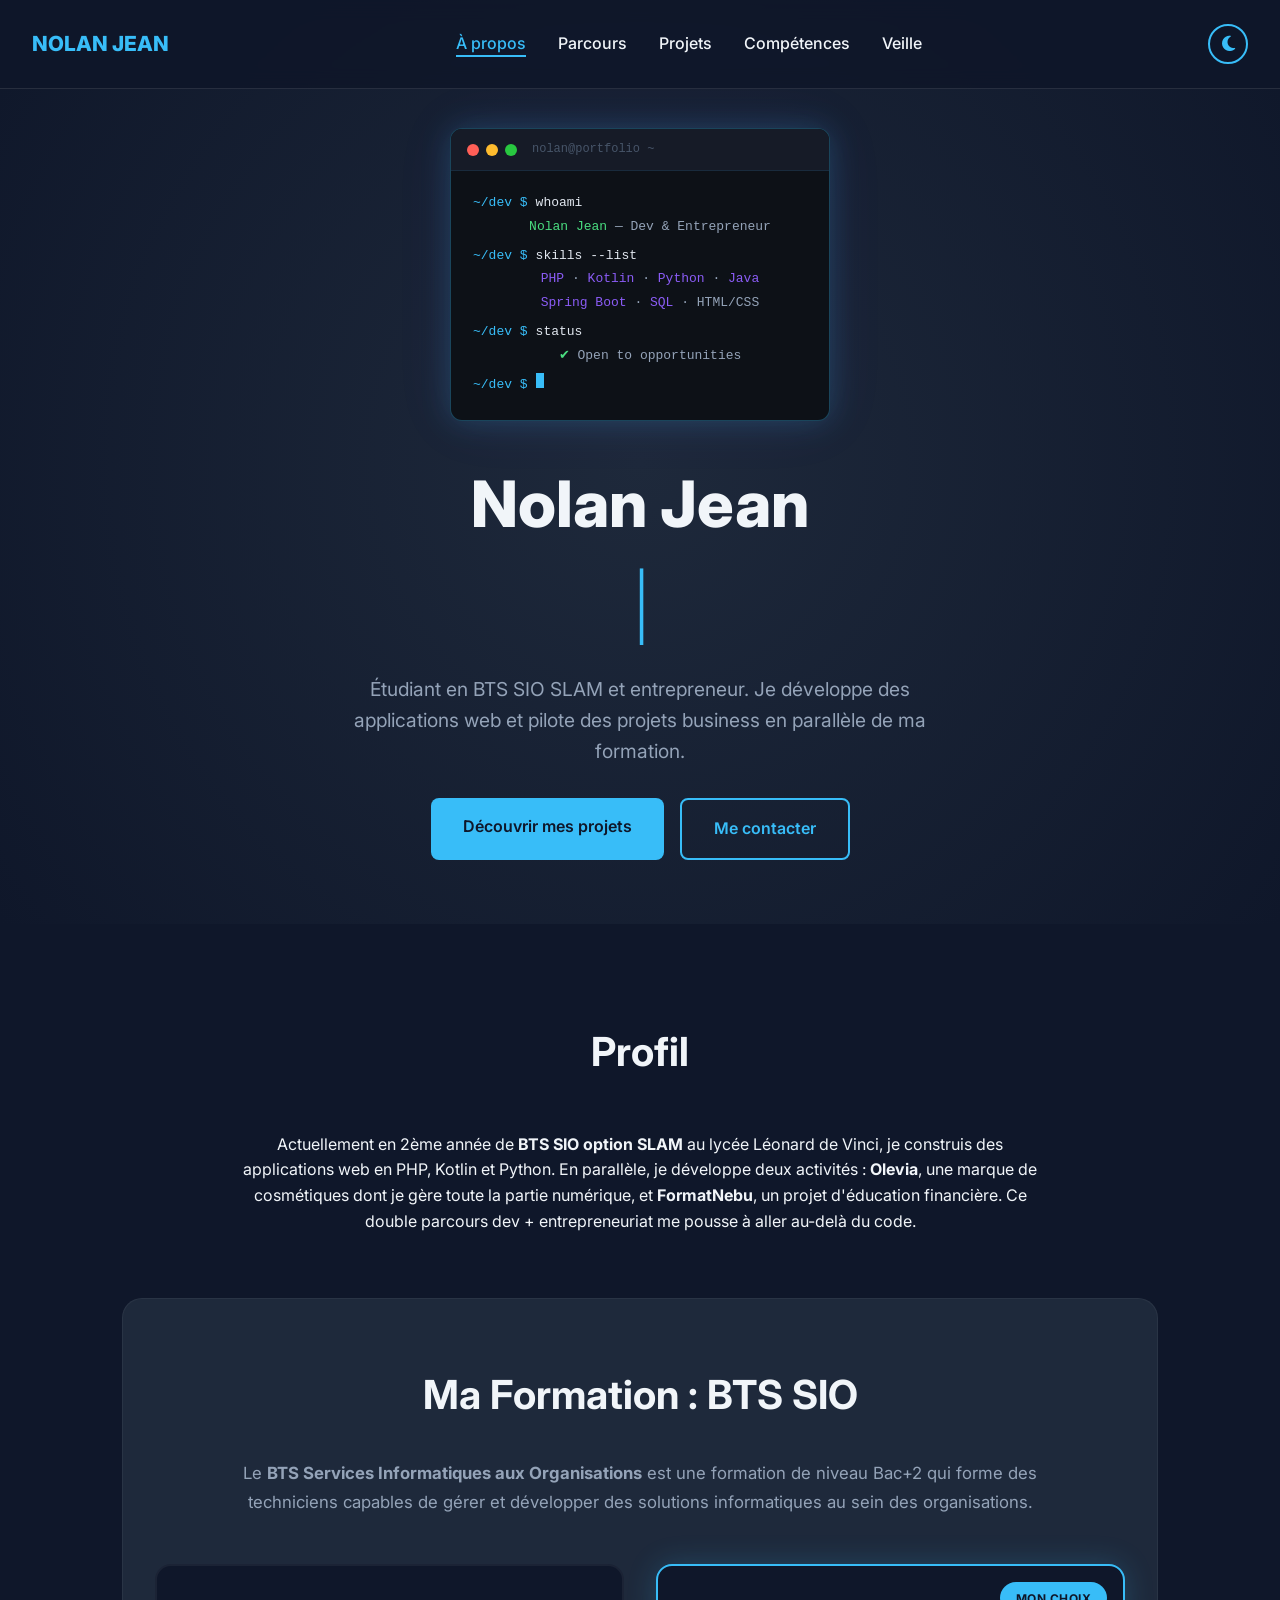
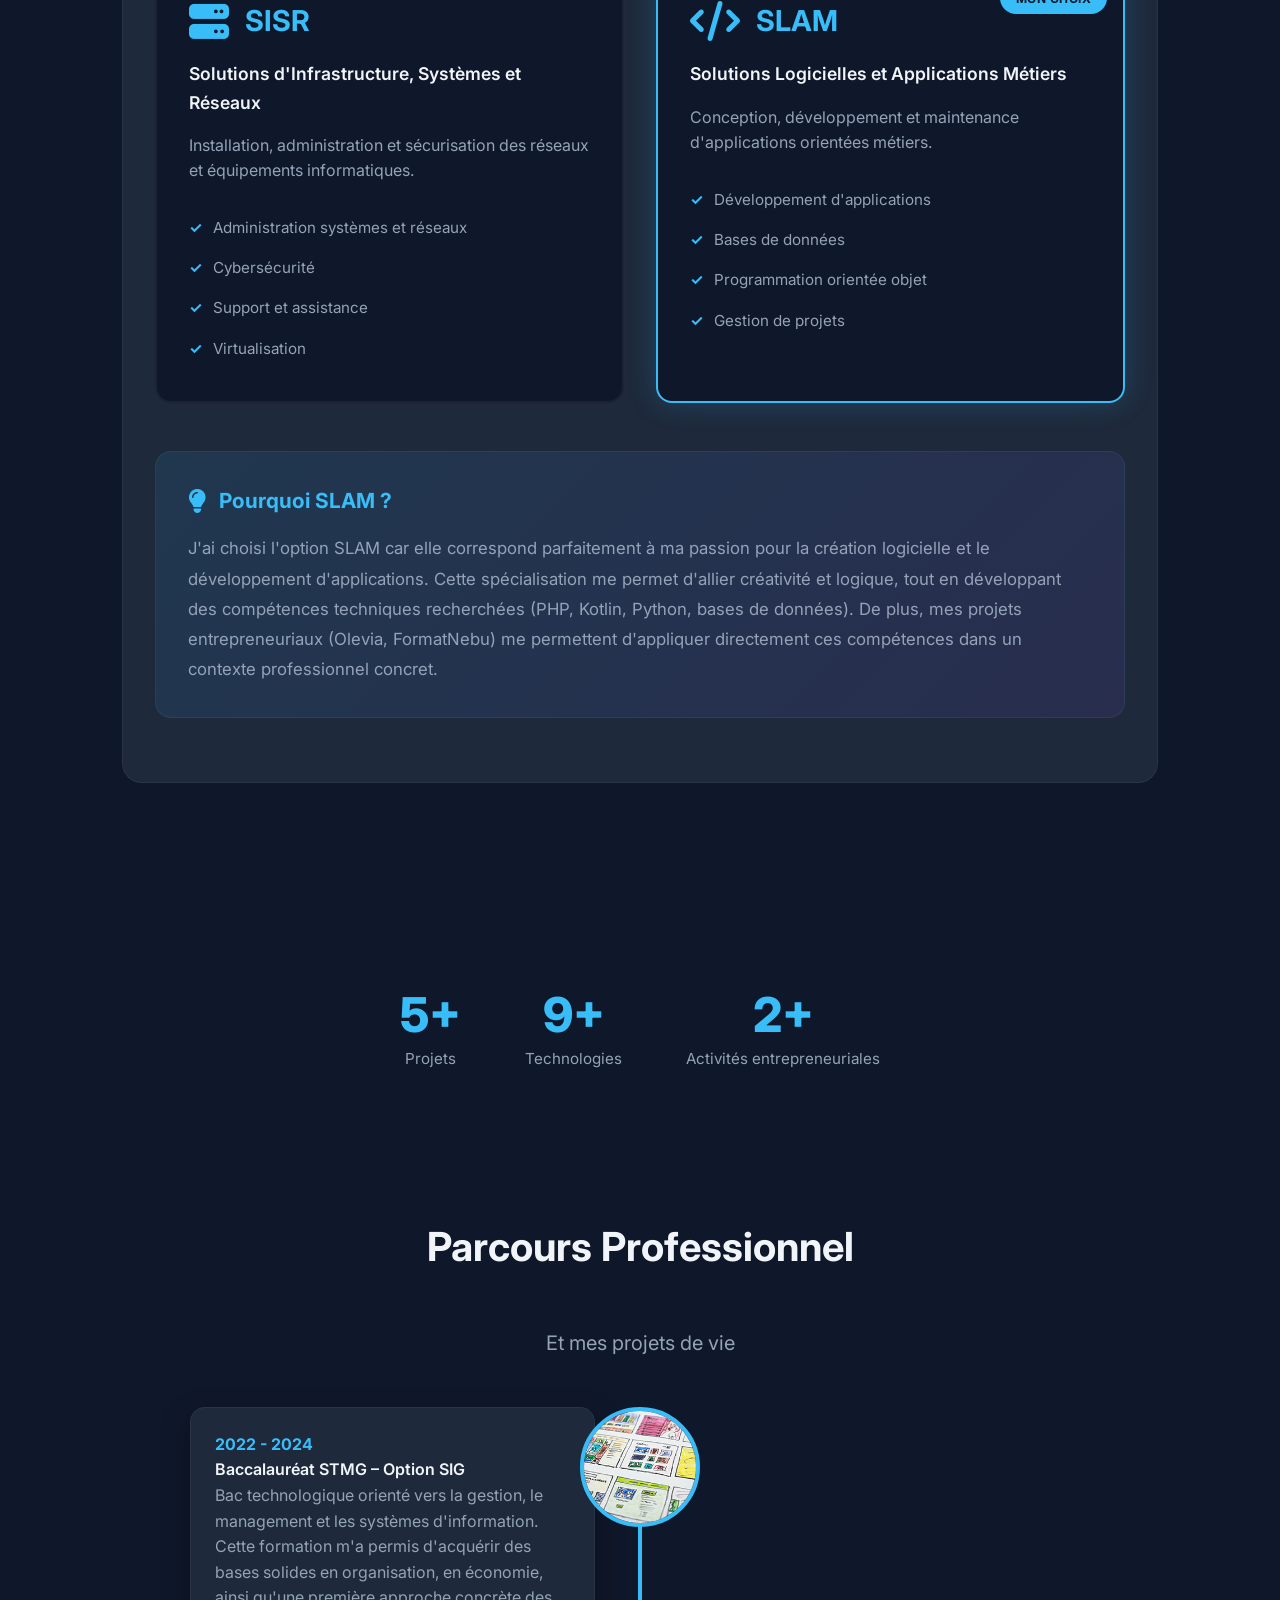
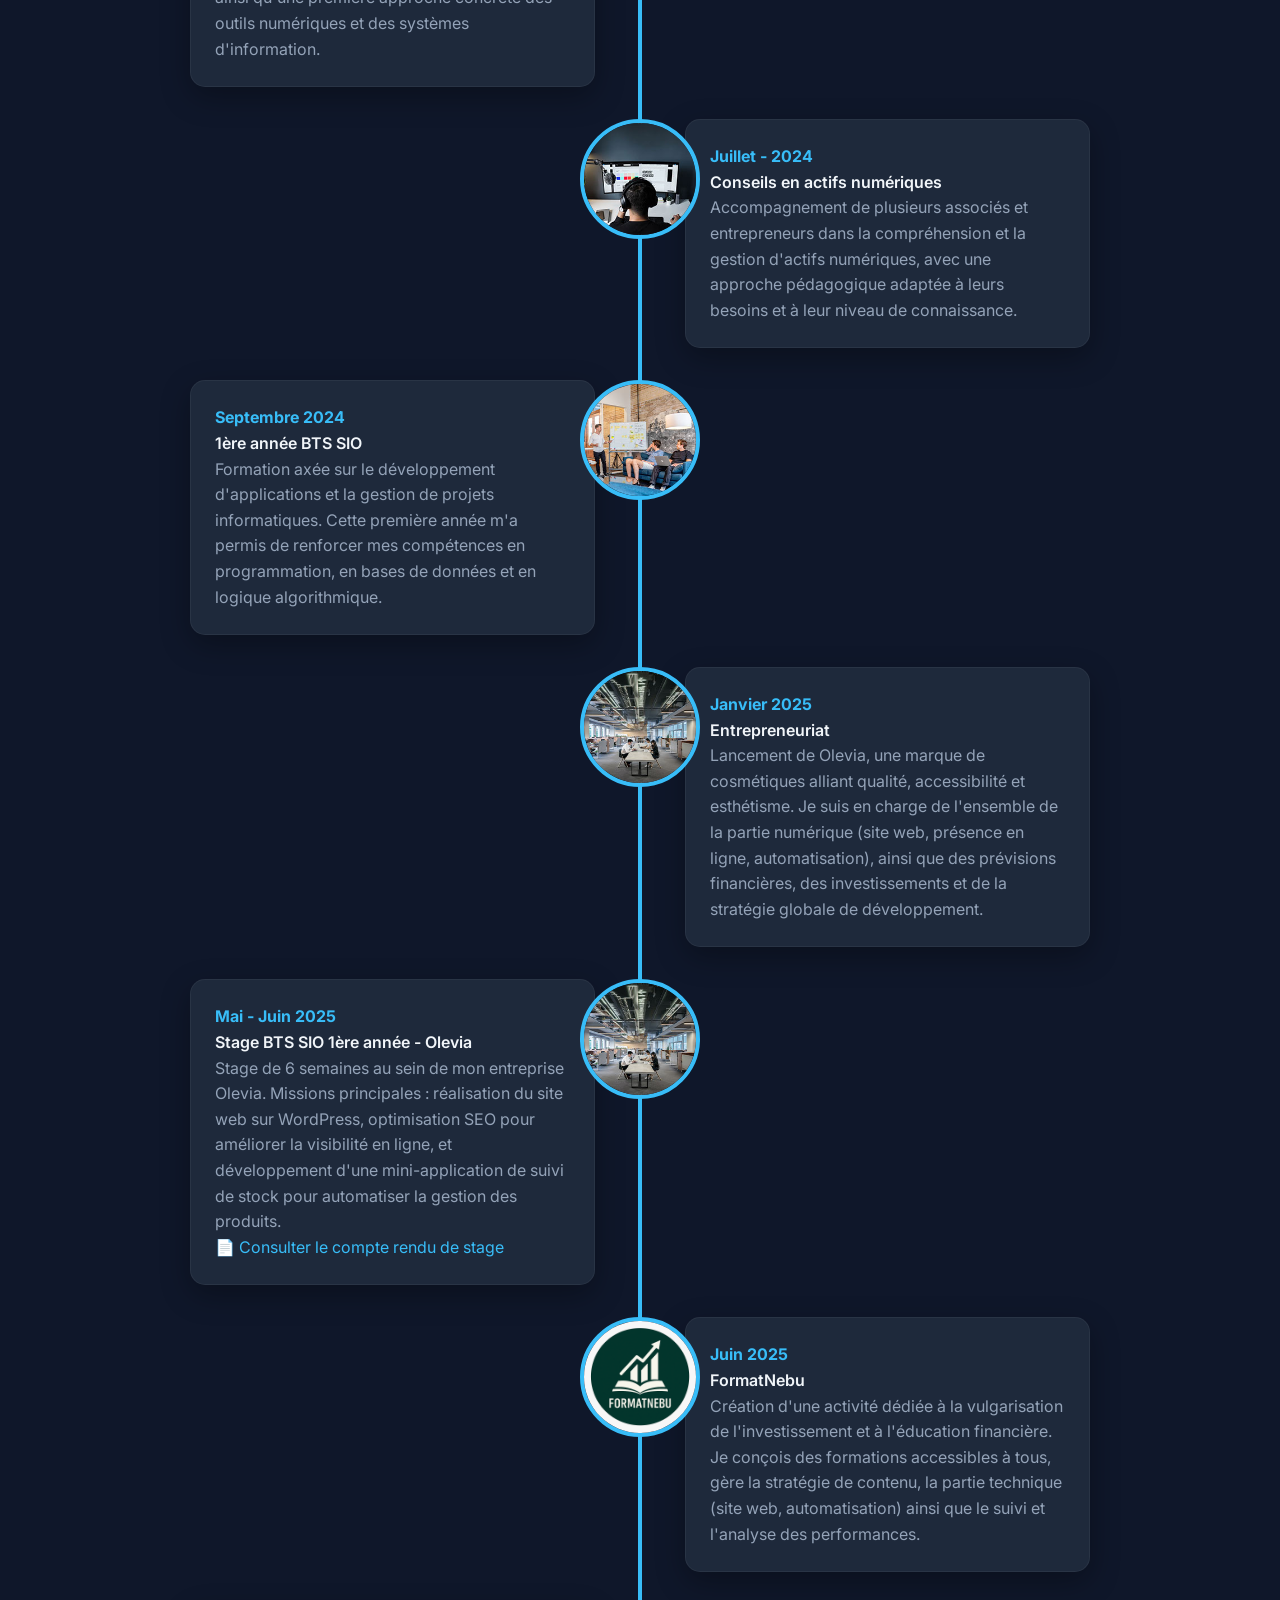
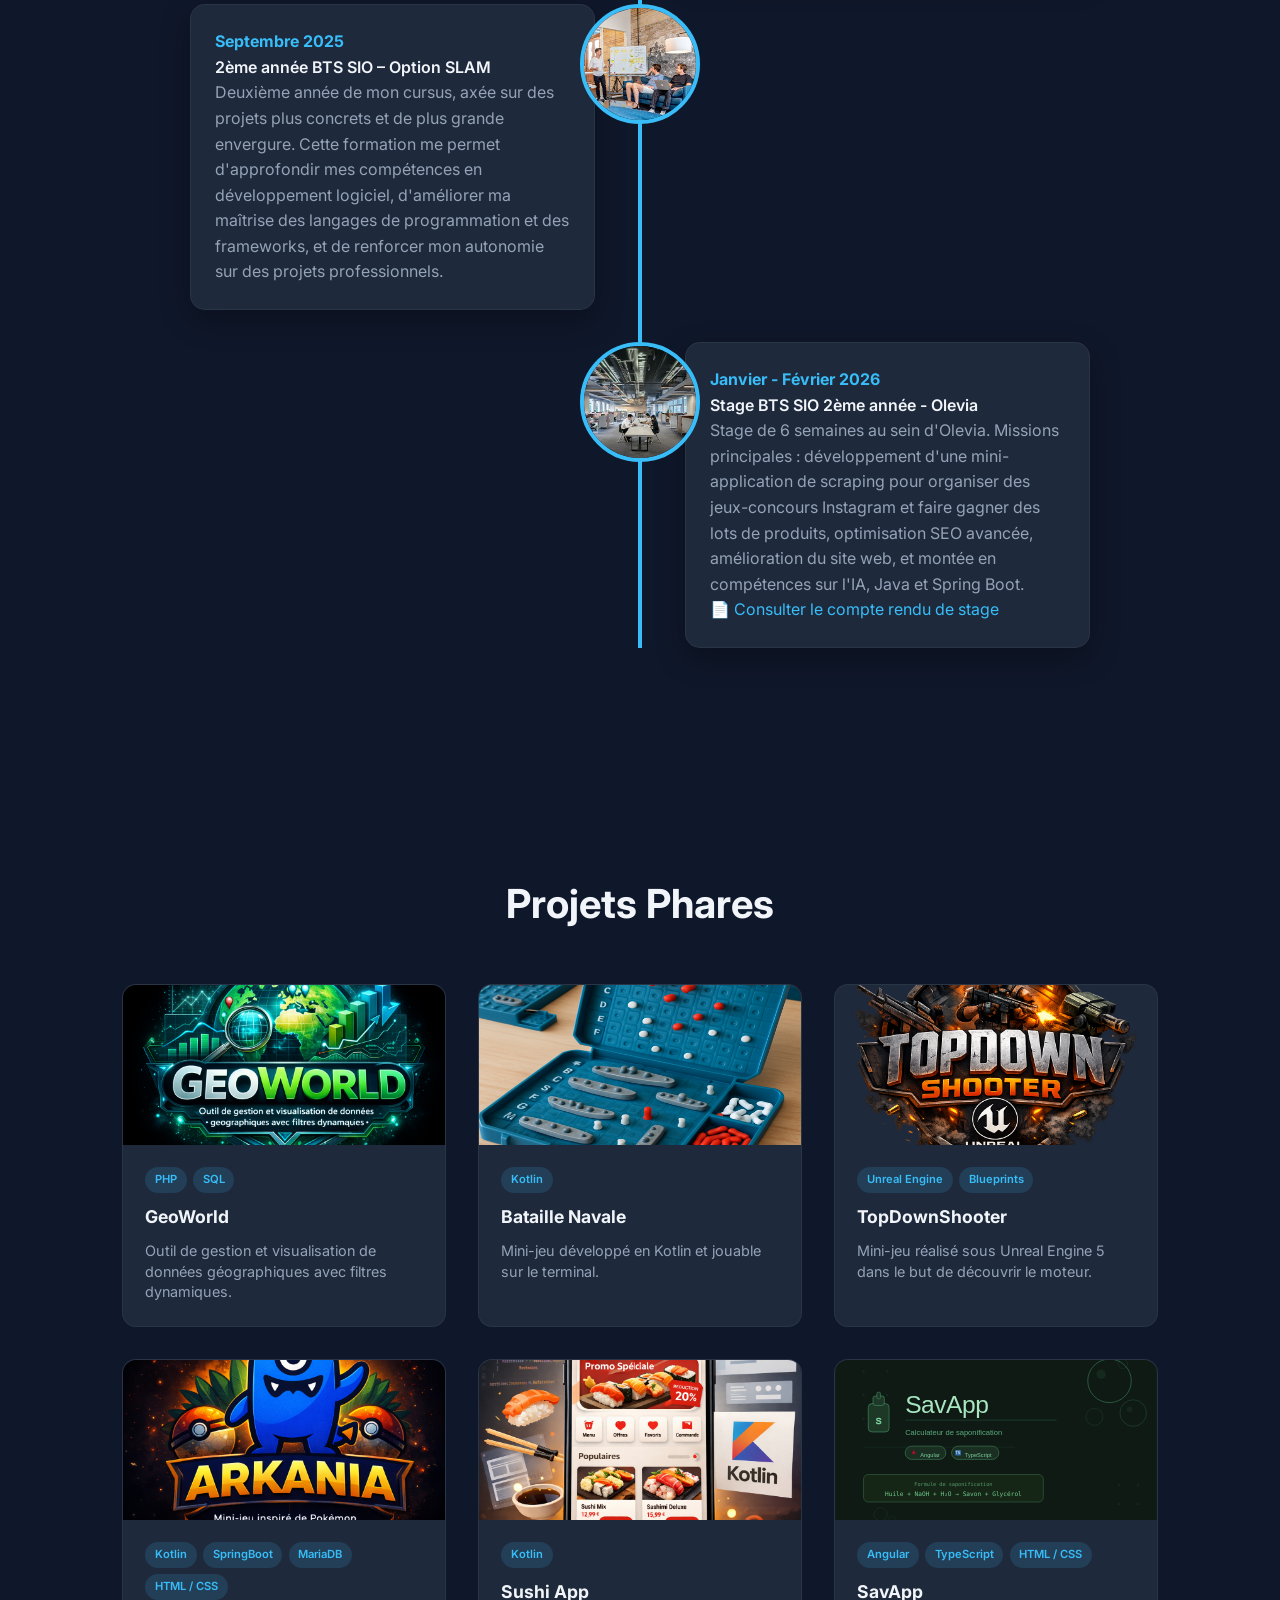
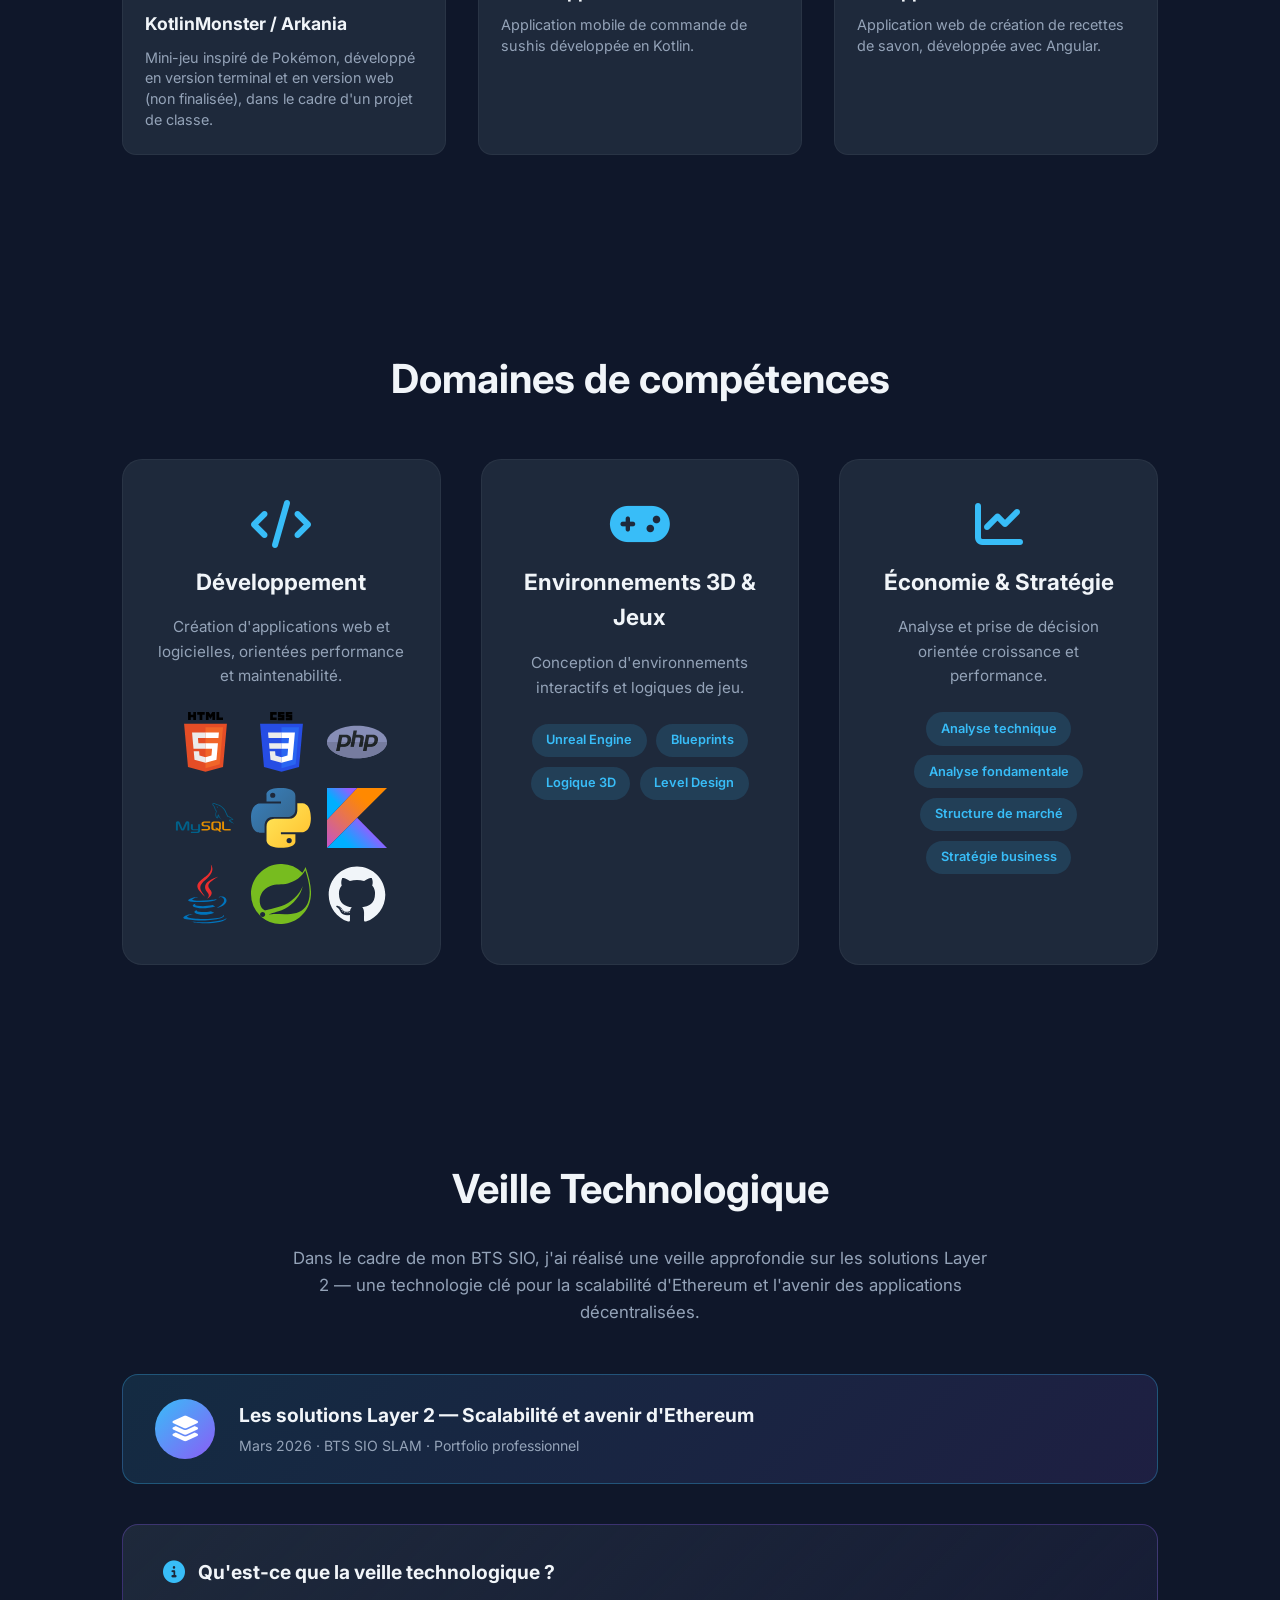
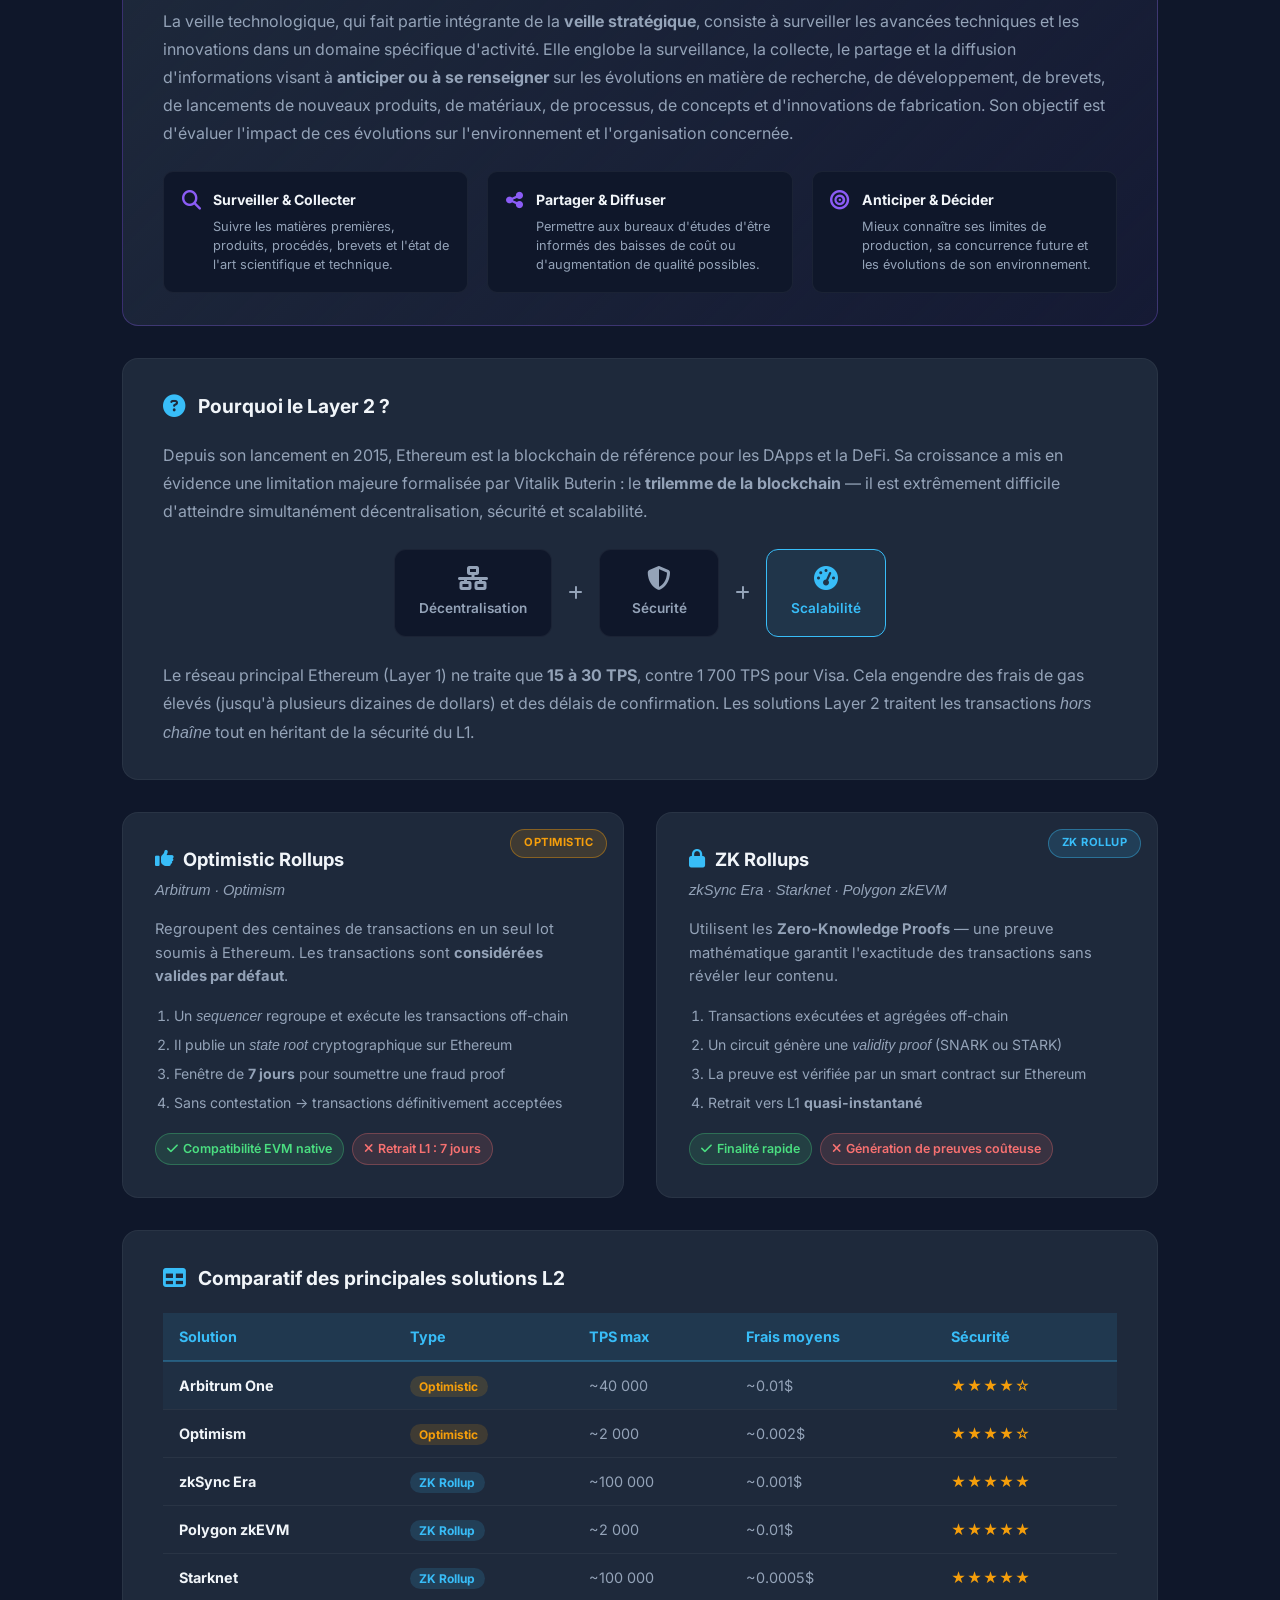
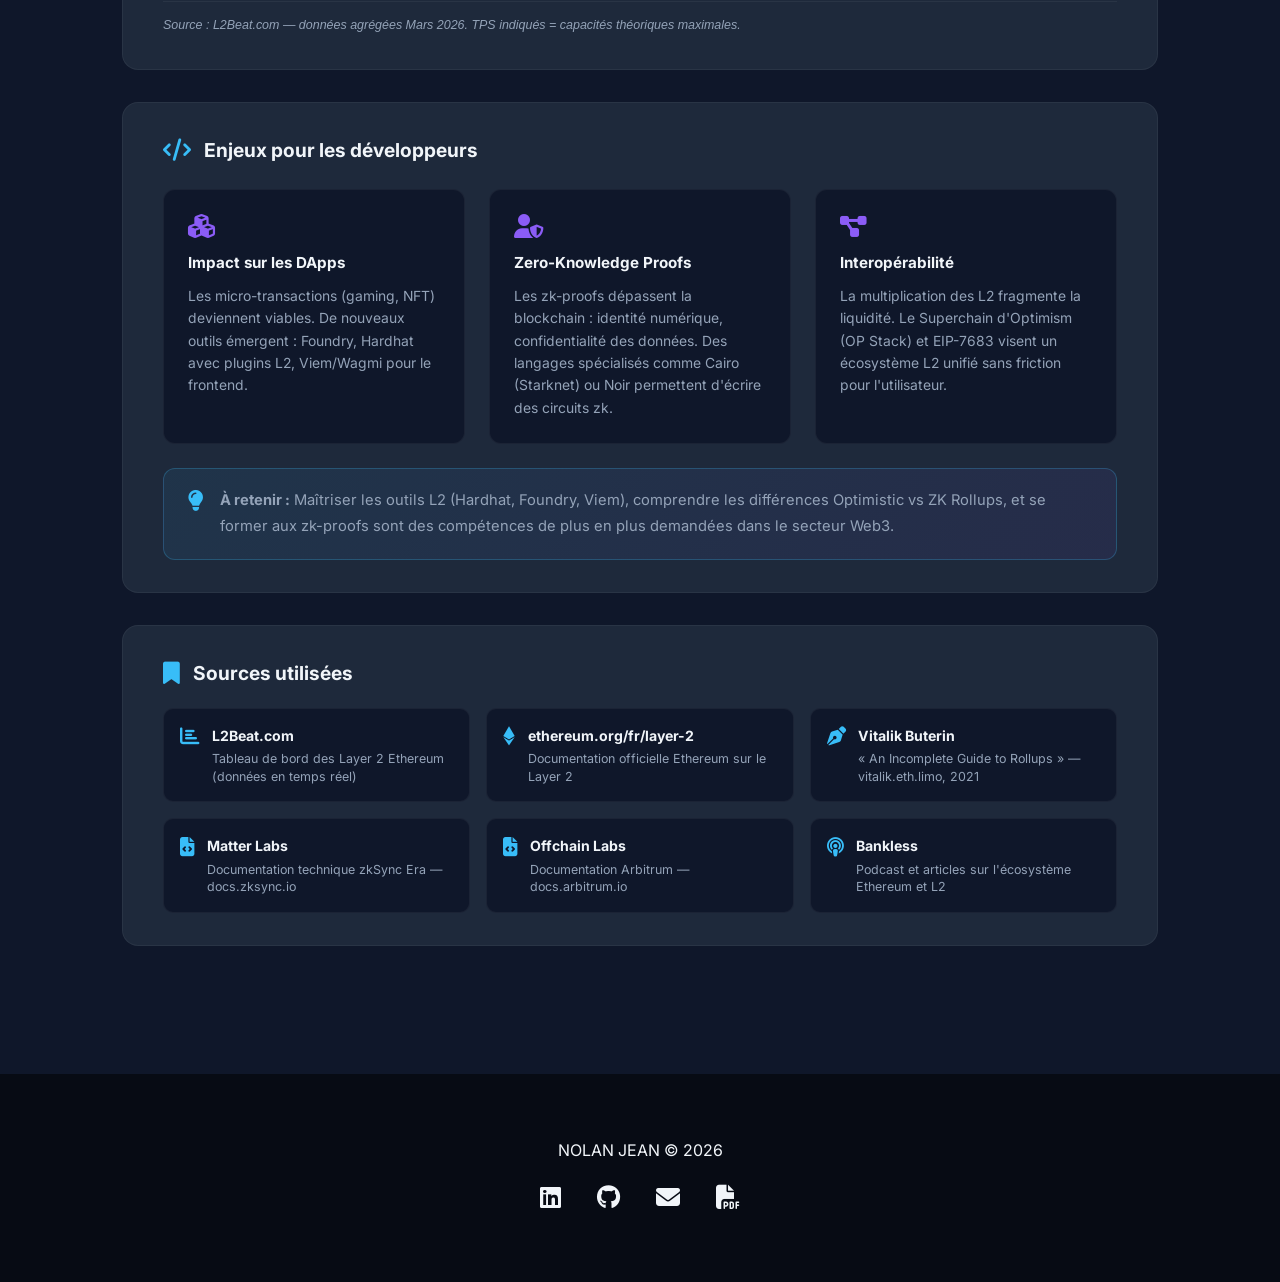
==== commit 1f56ce51: "ajout savonapp" ====
--- a/index.html
+++ b/index.html
@@ -457,6 +457,29 @@
                         </div>
                         <h3>Sushi App</h3>
                         <p>Application mobile de commande de sushis développée en Kotlin.</p>
+                    </div>
+                </div>
+
+                <!-- Projet 6 -->
+                <div class="project-card">
+                    <div class="project-image">
+                        <img src="assets/project_logo/savapp_portfolio_cover.svg" alt="SavApp" loading="lazy">
+
+                        <div class="project-overlay">
+                            <a href="https://github.com/nolanjean/SavApp" target="_blank" class="project-btn">
+                                <i class="fab fa-github"></i> GitHub
+                            </a>
+                        </div>
+                    </div>
+
+                    <div class="project-content">
+                        <div class="project-tags">
+                            <span>Angular</span>
+                            <span>TypeScript</span>
+                            <span>HTML / CSS</span>
+                        </div>
+                        <h3>SavApp</h3>
+                        <p>Application web de création de recettes de savon, développée avec Angular.</p>
                     </div>
                 </div>
 
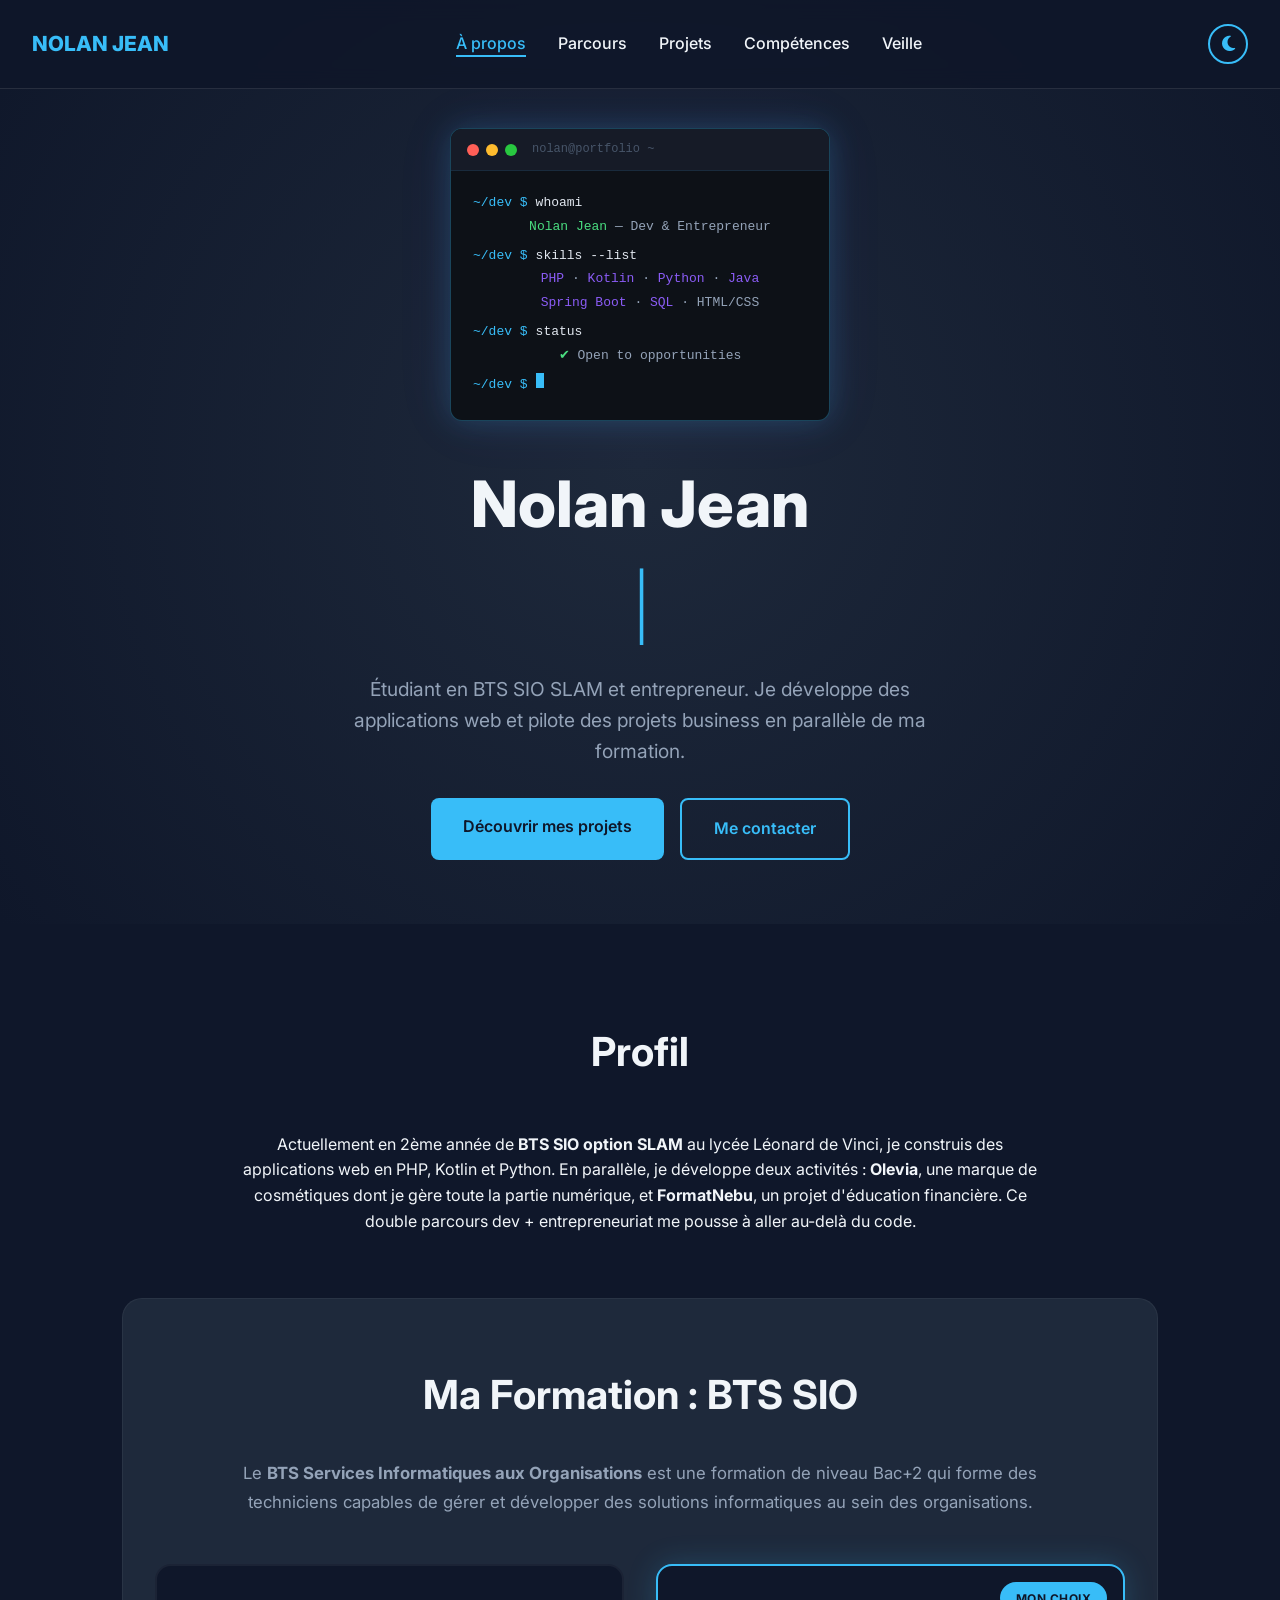
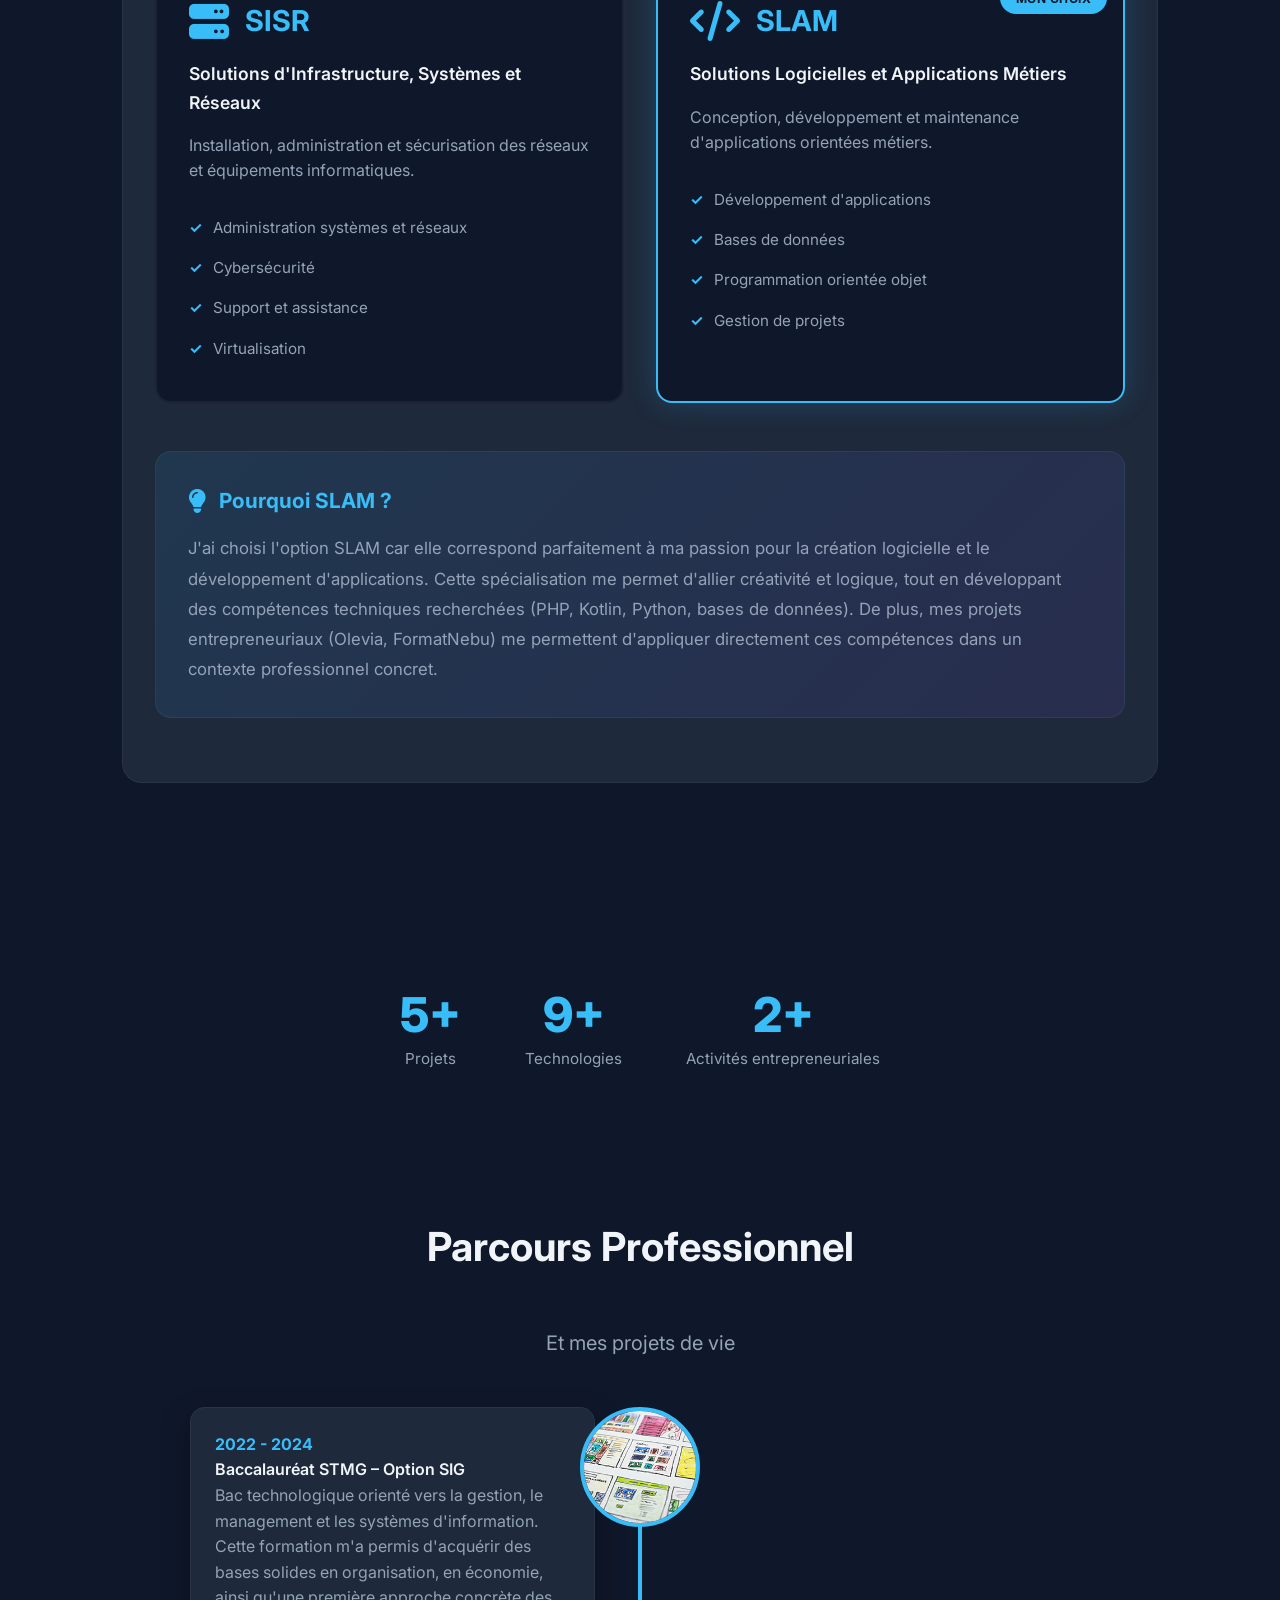
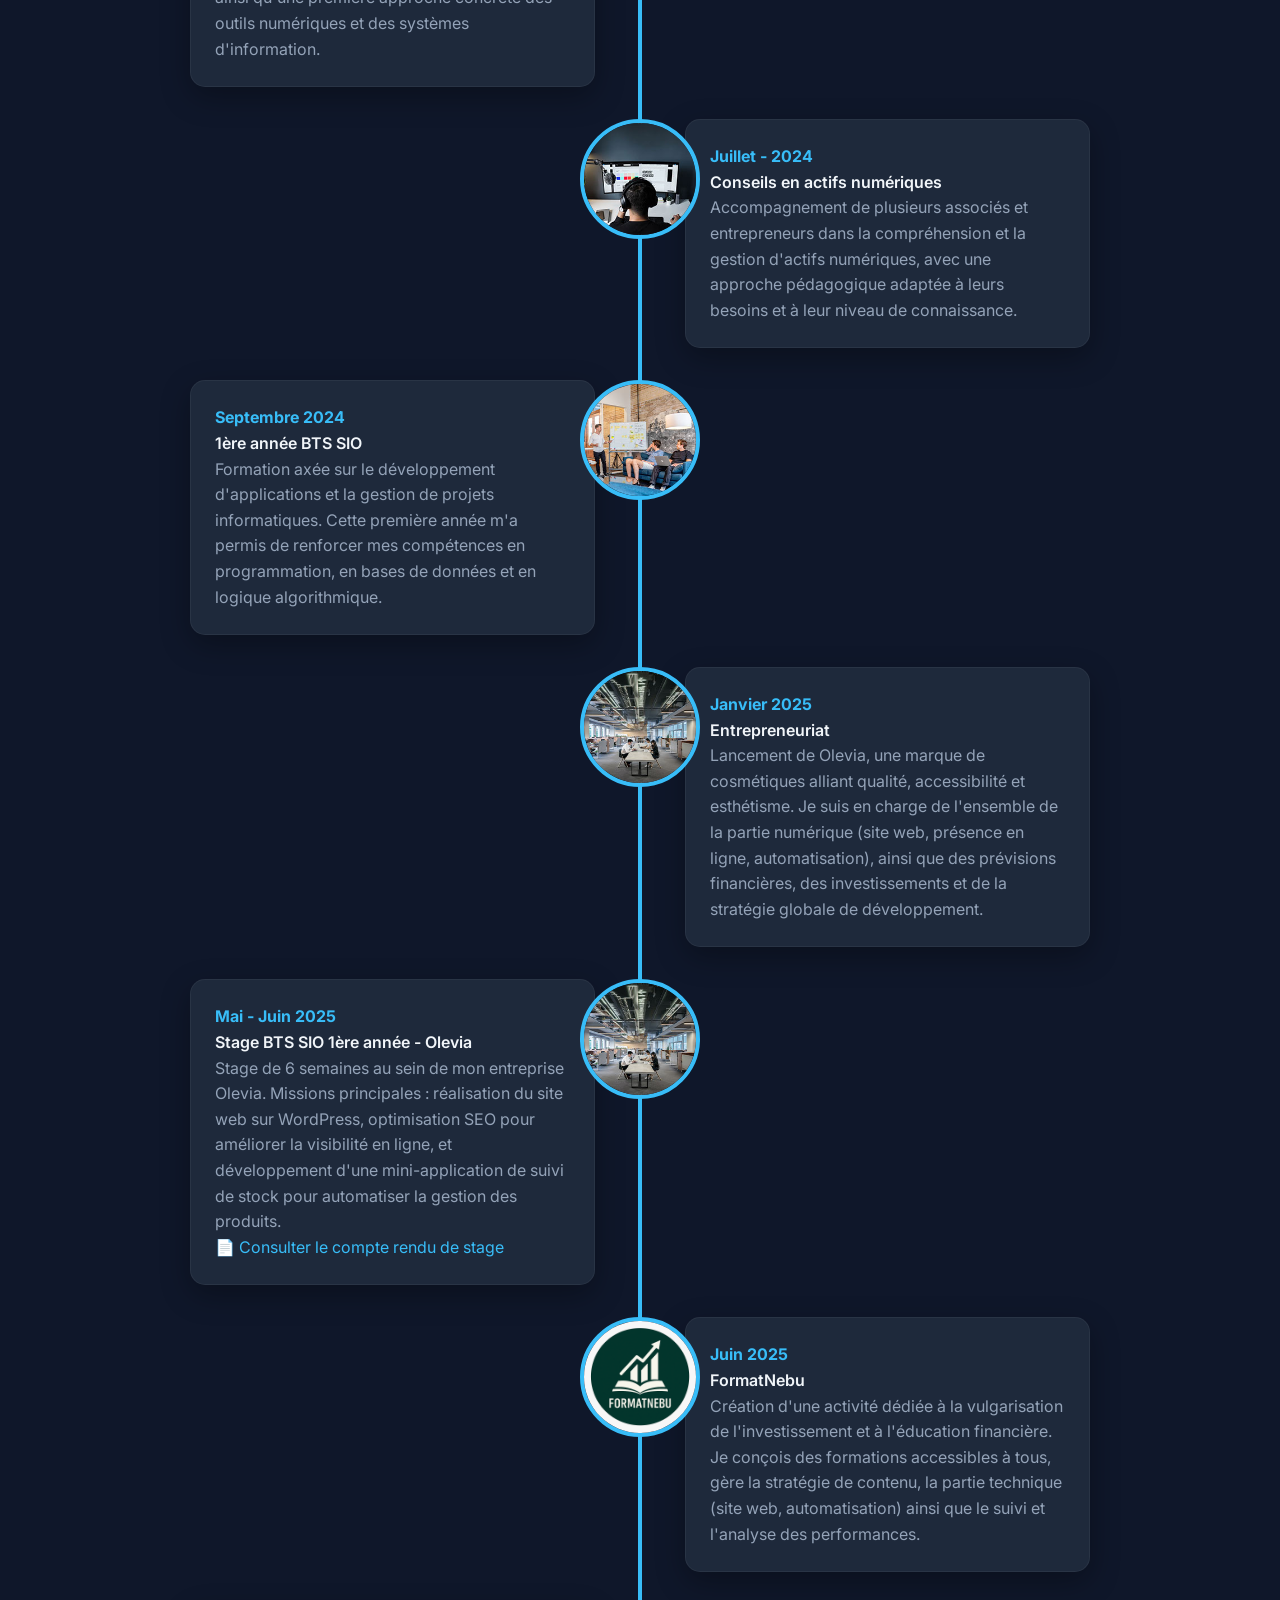
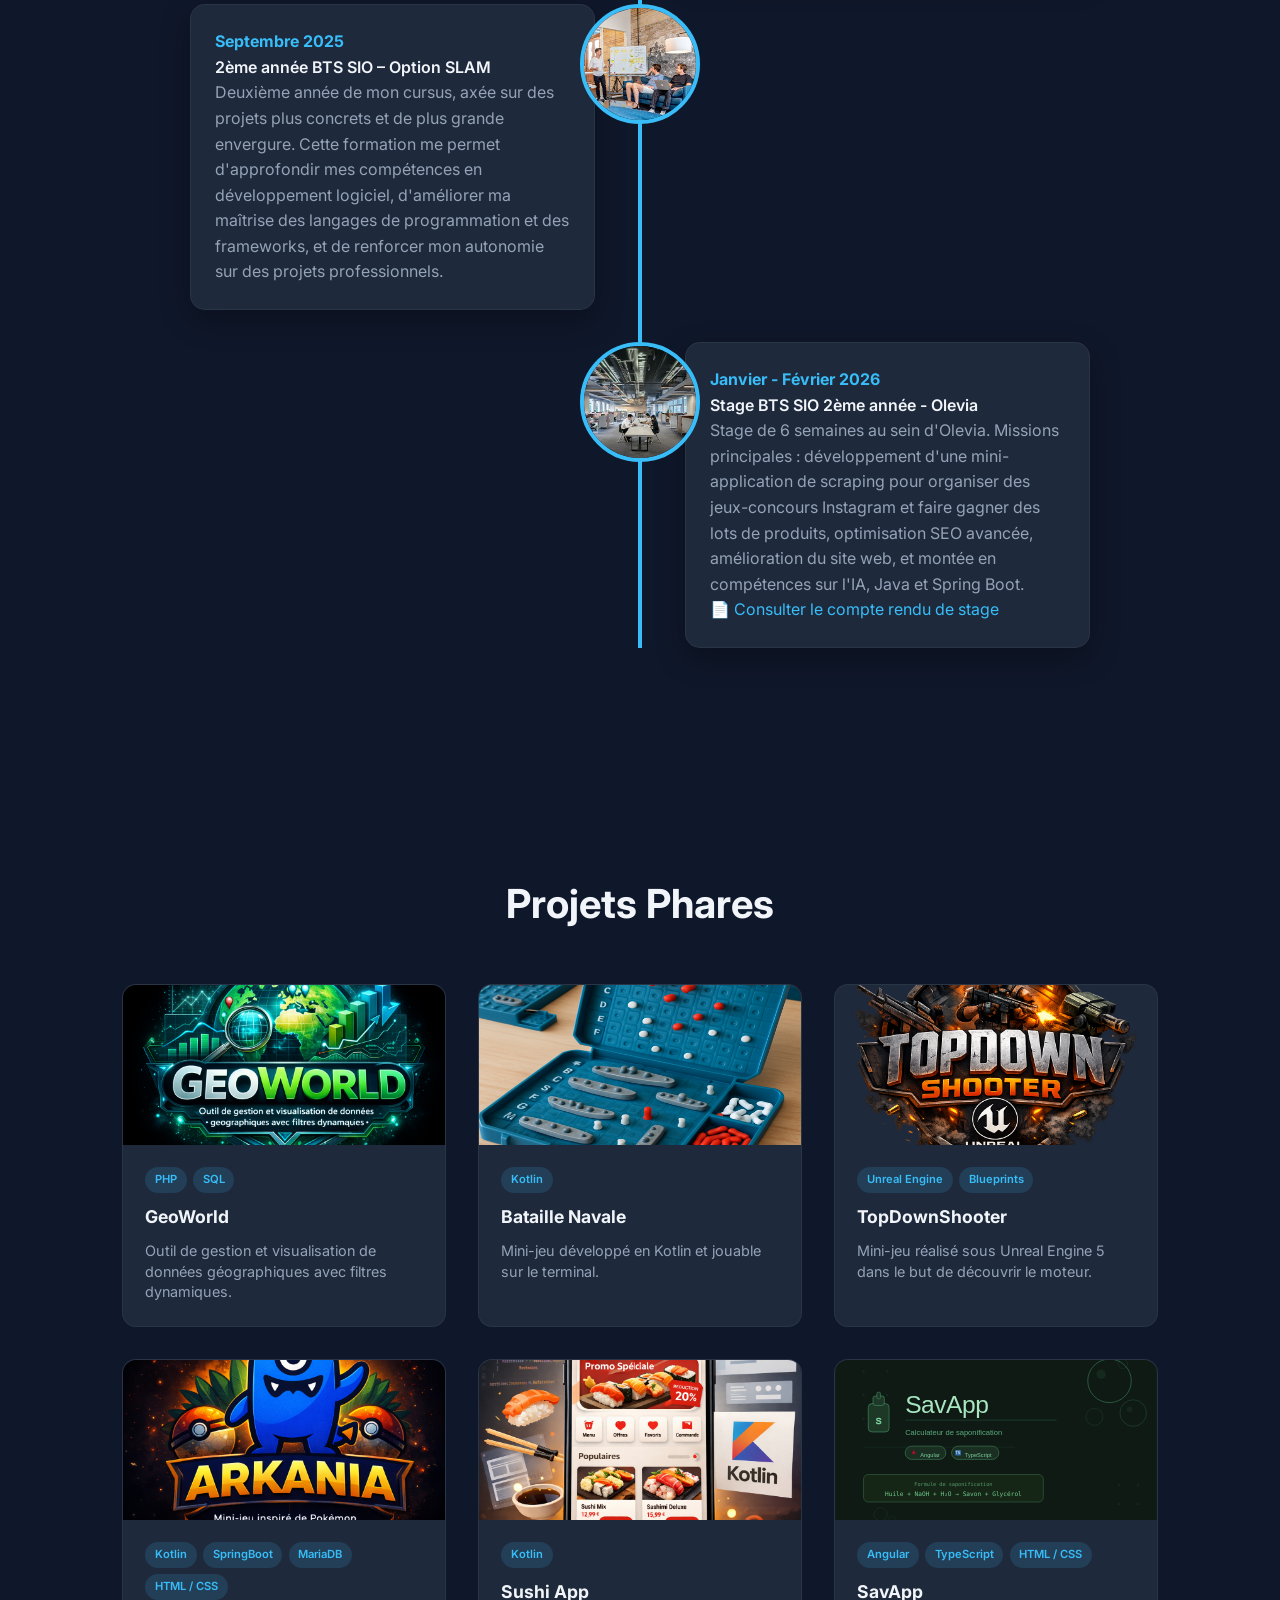
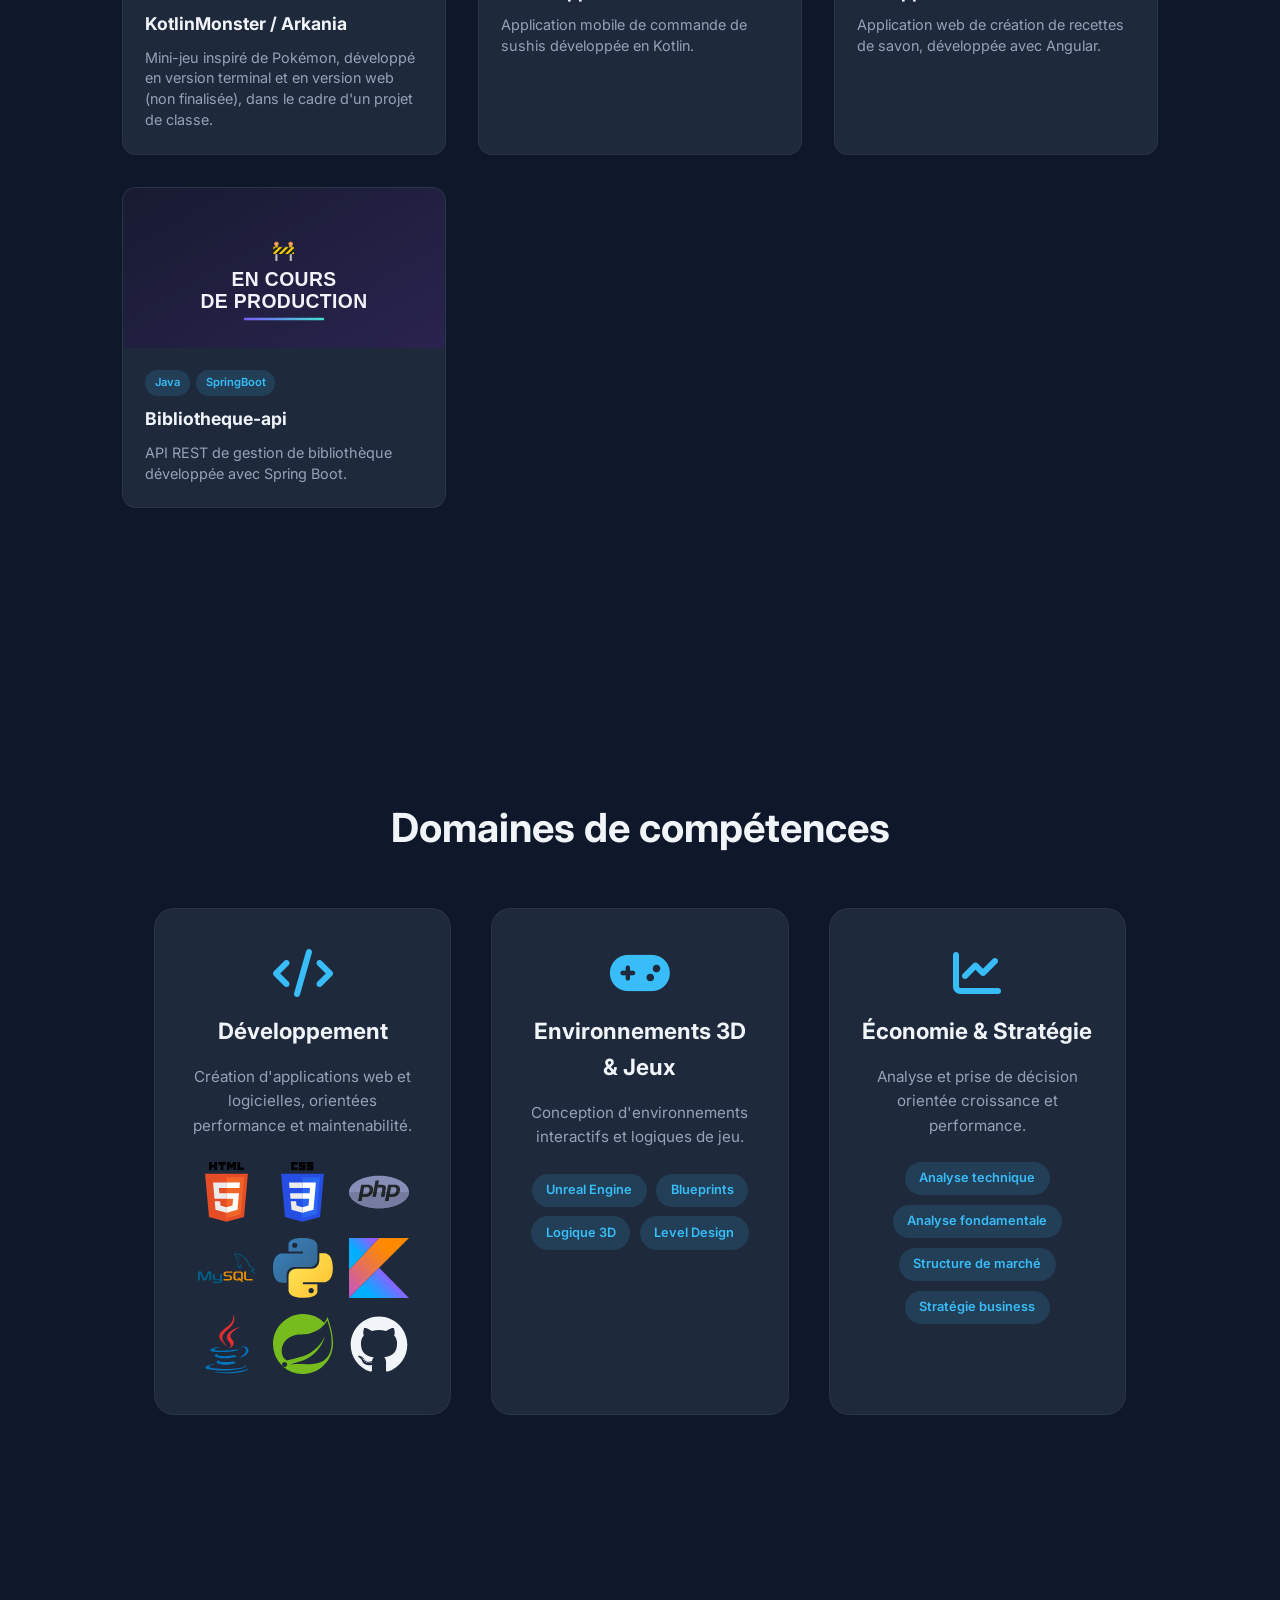
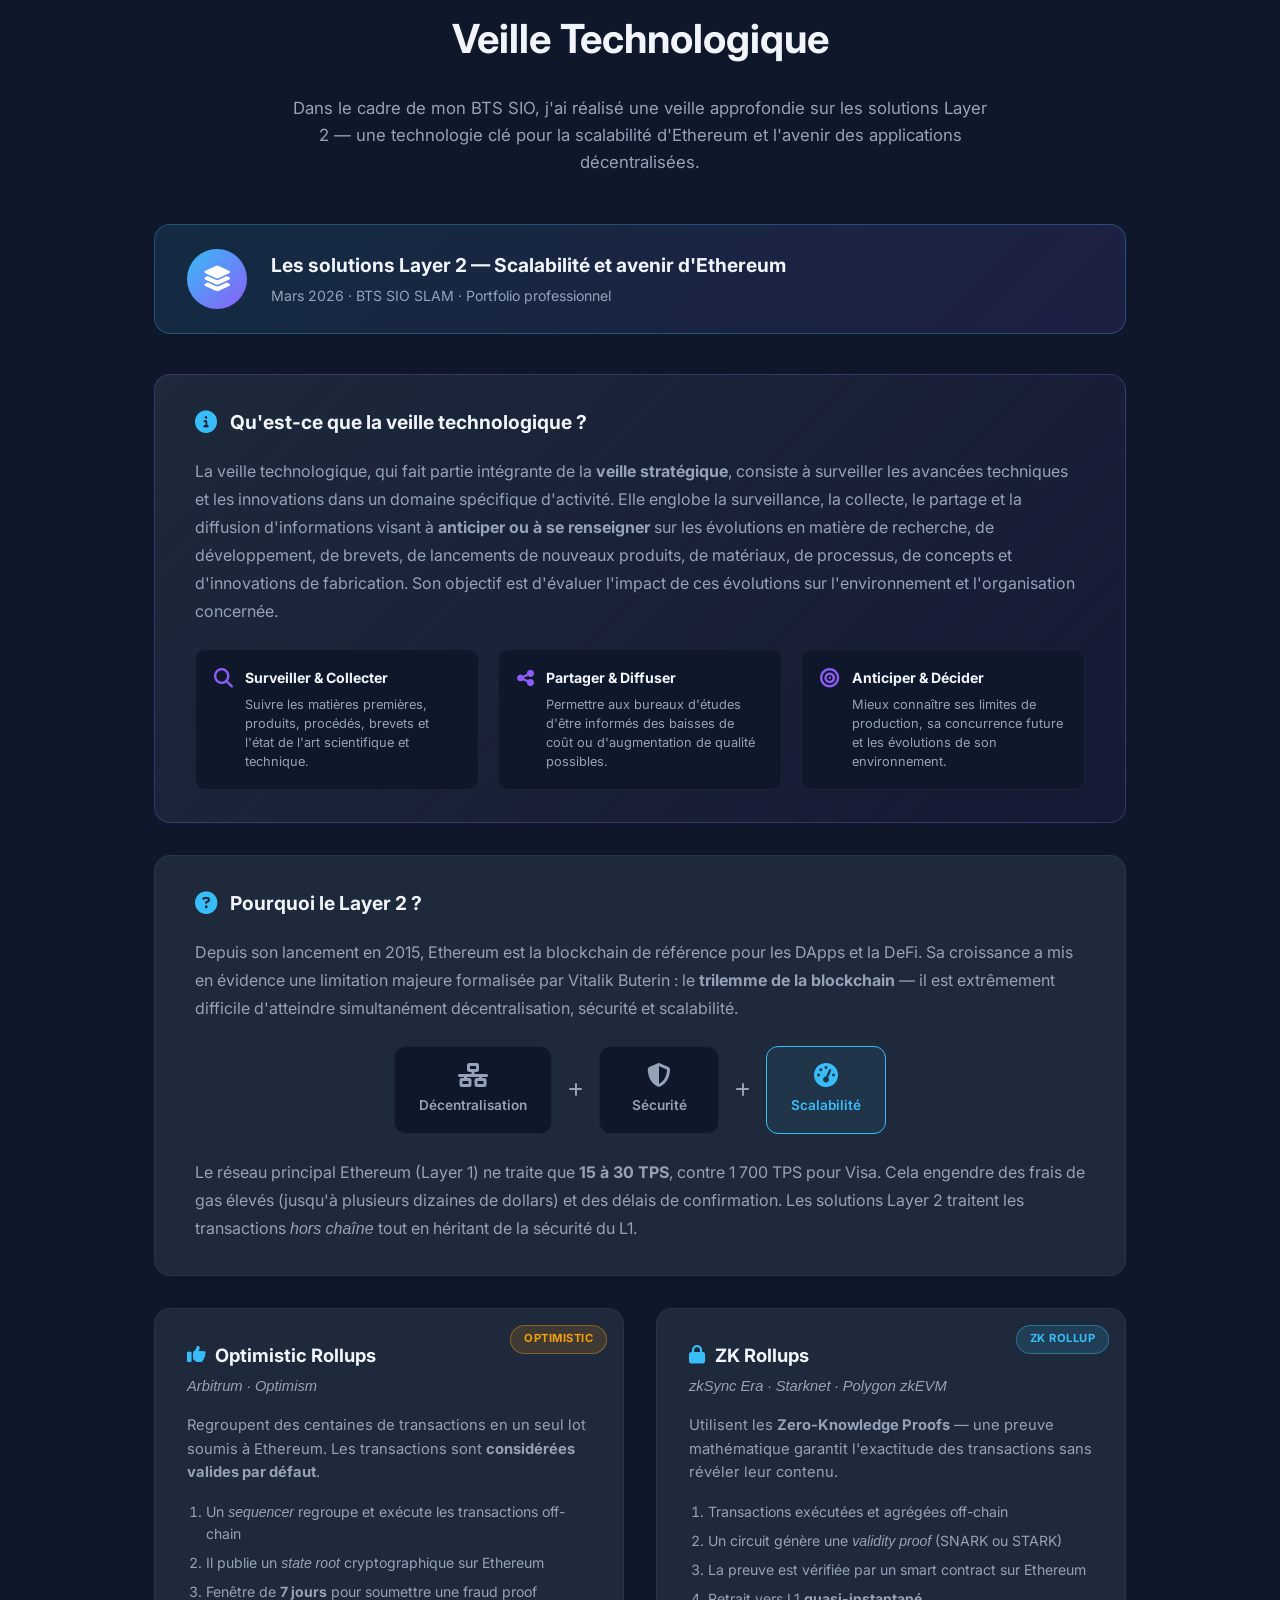
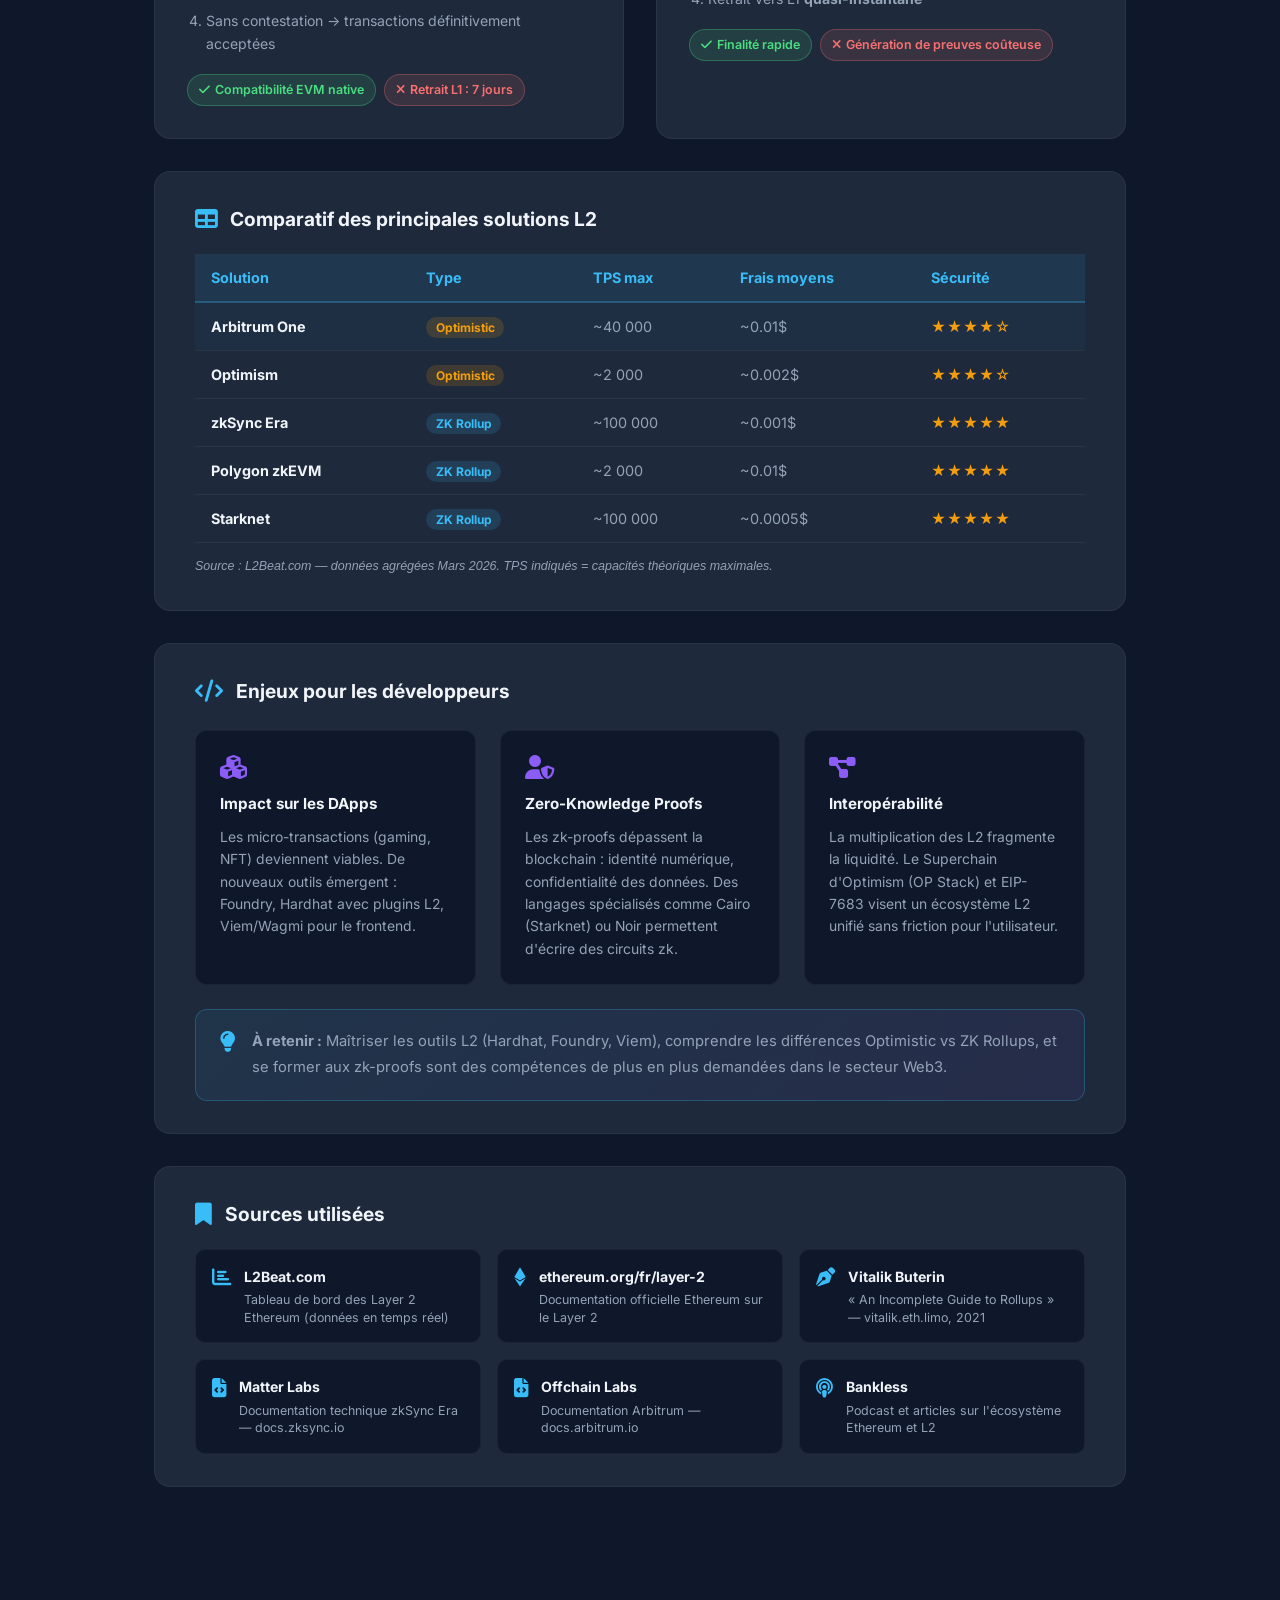
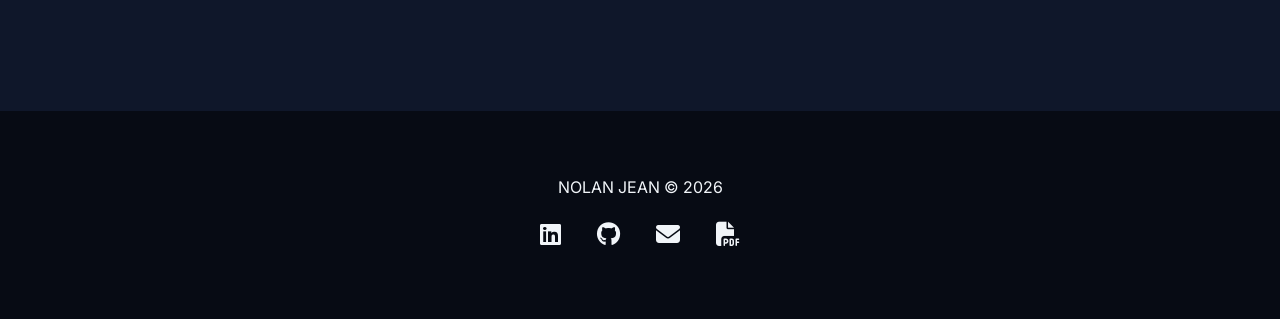
==== commit 4a7118e3: "ajout project" ====
--- a/index.html
+++ b/index.html
@@ -483,8 +483,31 @@
                     </div>
                 </div>
 
+                <!-- Projet 7 -->
+                <div class="project-card">
+                    <div class="project-image">
+                        <img src="assets/project_logo/en_cours_de_production.svg" alt="Bibliotheque-api" loading="lazy">
+
+                        <div class="project-overlay">
+                            <a href="https://github.com/nolanjean/bibliotheque-api" target="_blank" class="project-btn">
+                                <i class="fab fa-github"></i> GitHub
+                            </a>
+                        </div>
+                    </div>
+
+                    <div class="project-content">
+                        <div class="project-tags">
+                            <span>Java</span>
+                            <span>SpringBoot</span>
+                        </div>
+                        <h3>Bibliotheque-api</h3>
+                        <p>API REST de gestion de bibliothèque développée avec Spring Boot.</p>
+                    </div>
+                </div>
+
             </div>
         </section>
+        <section id="skills">
 
 
         <section id="skills">
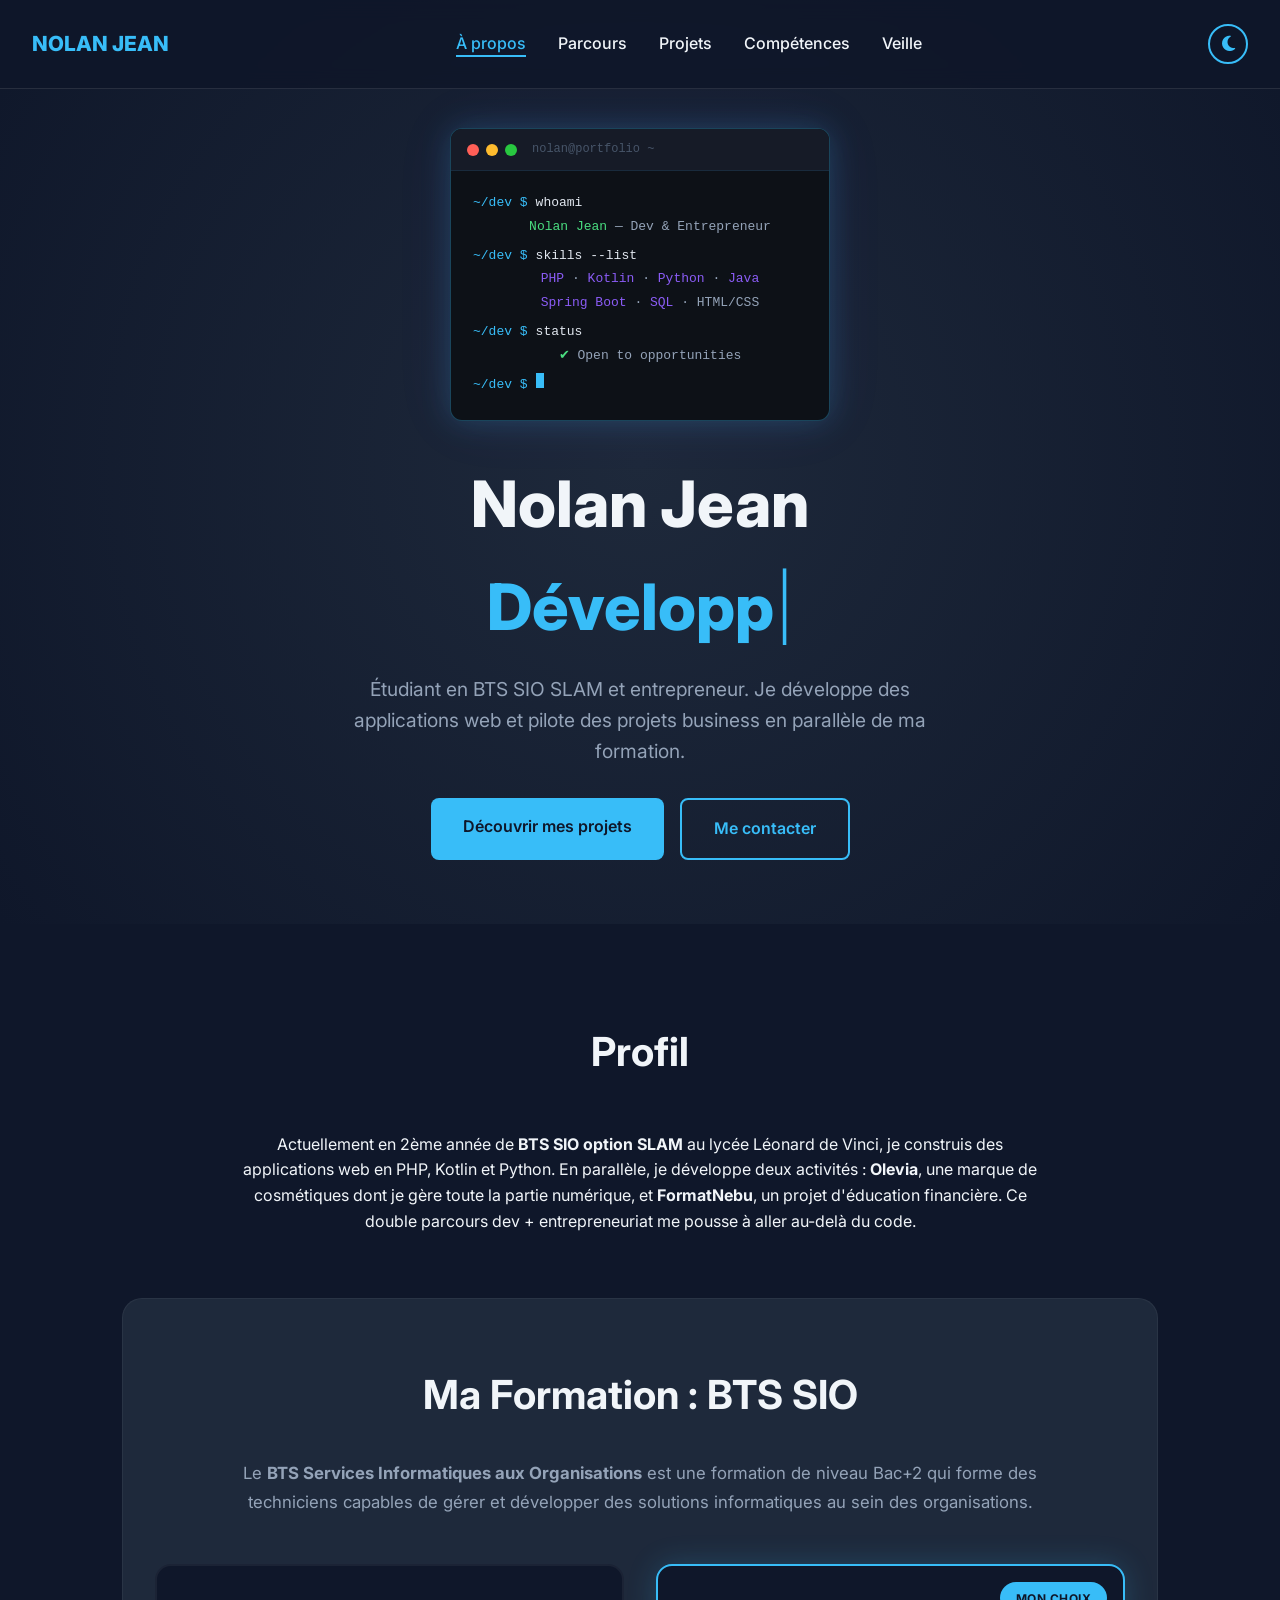
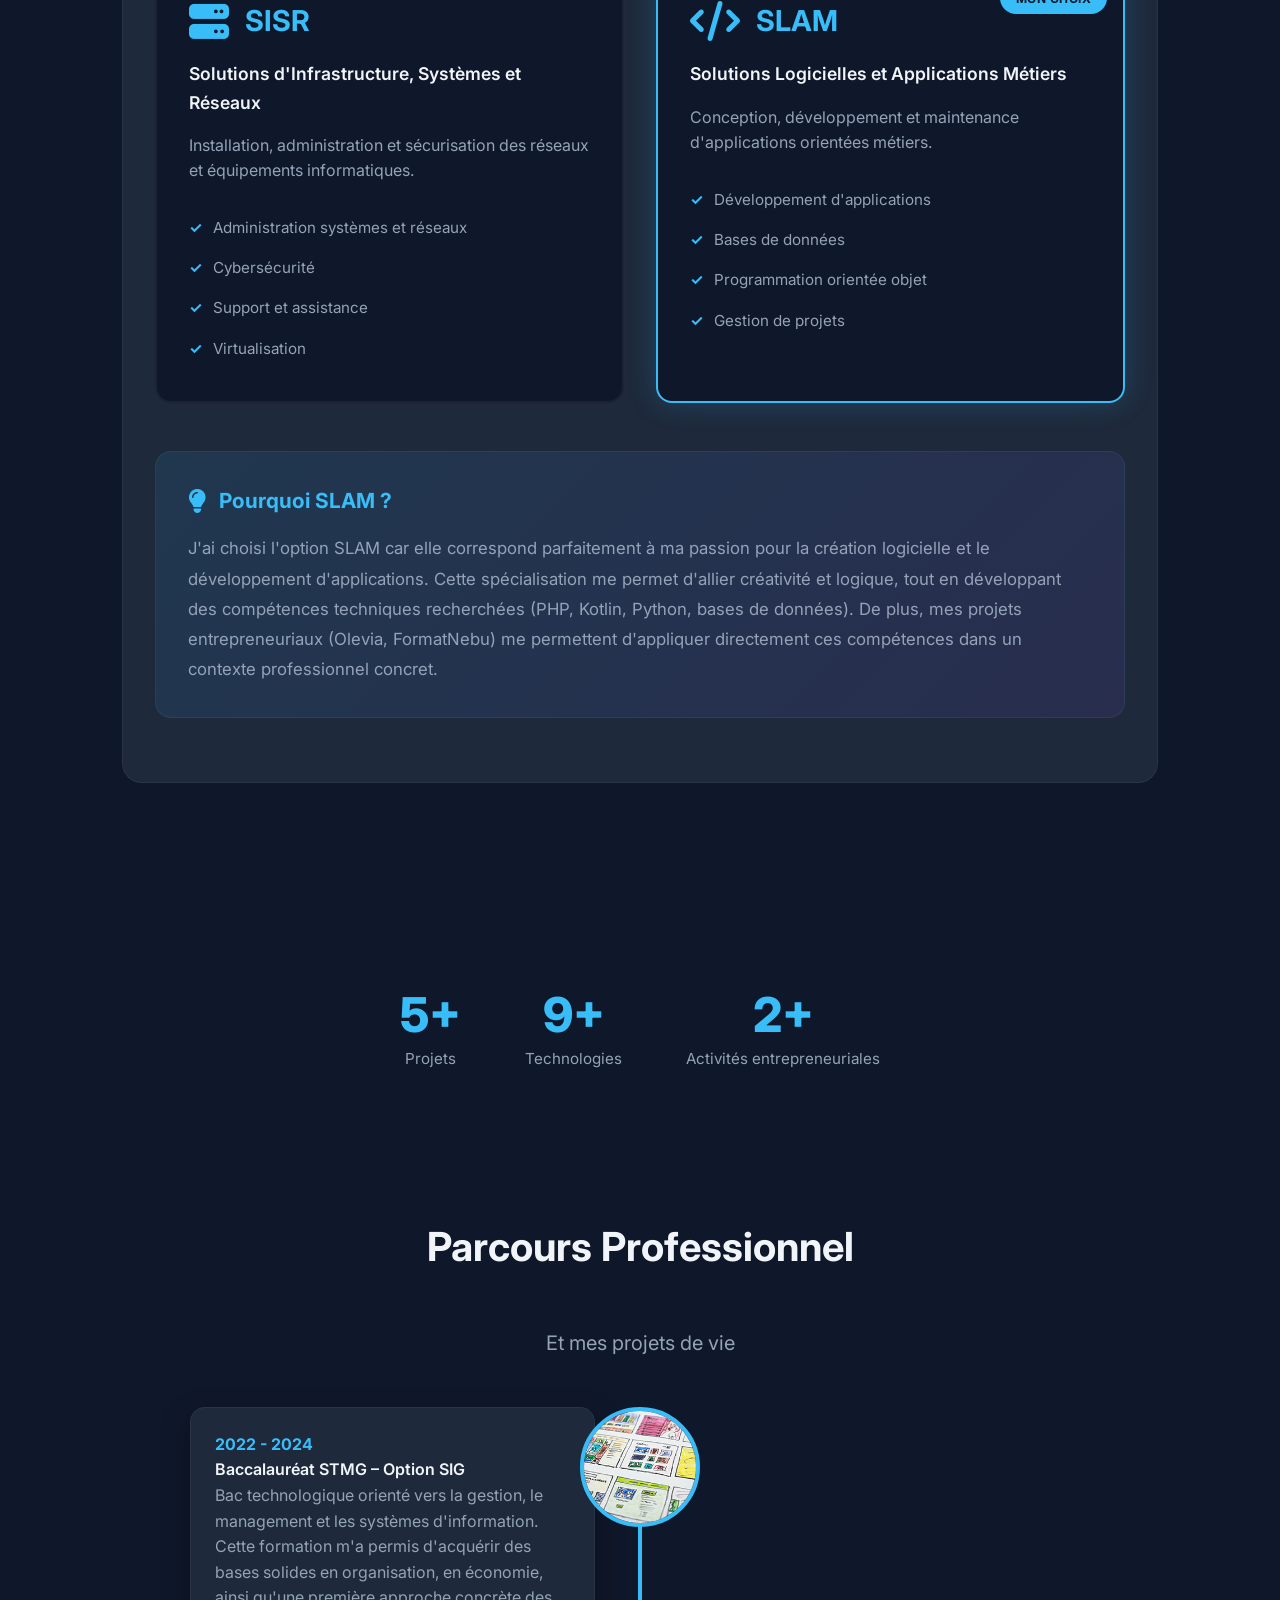
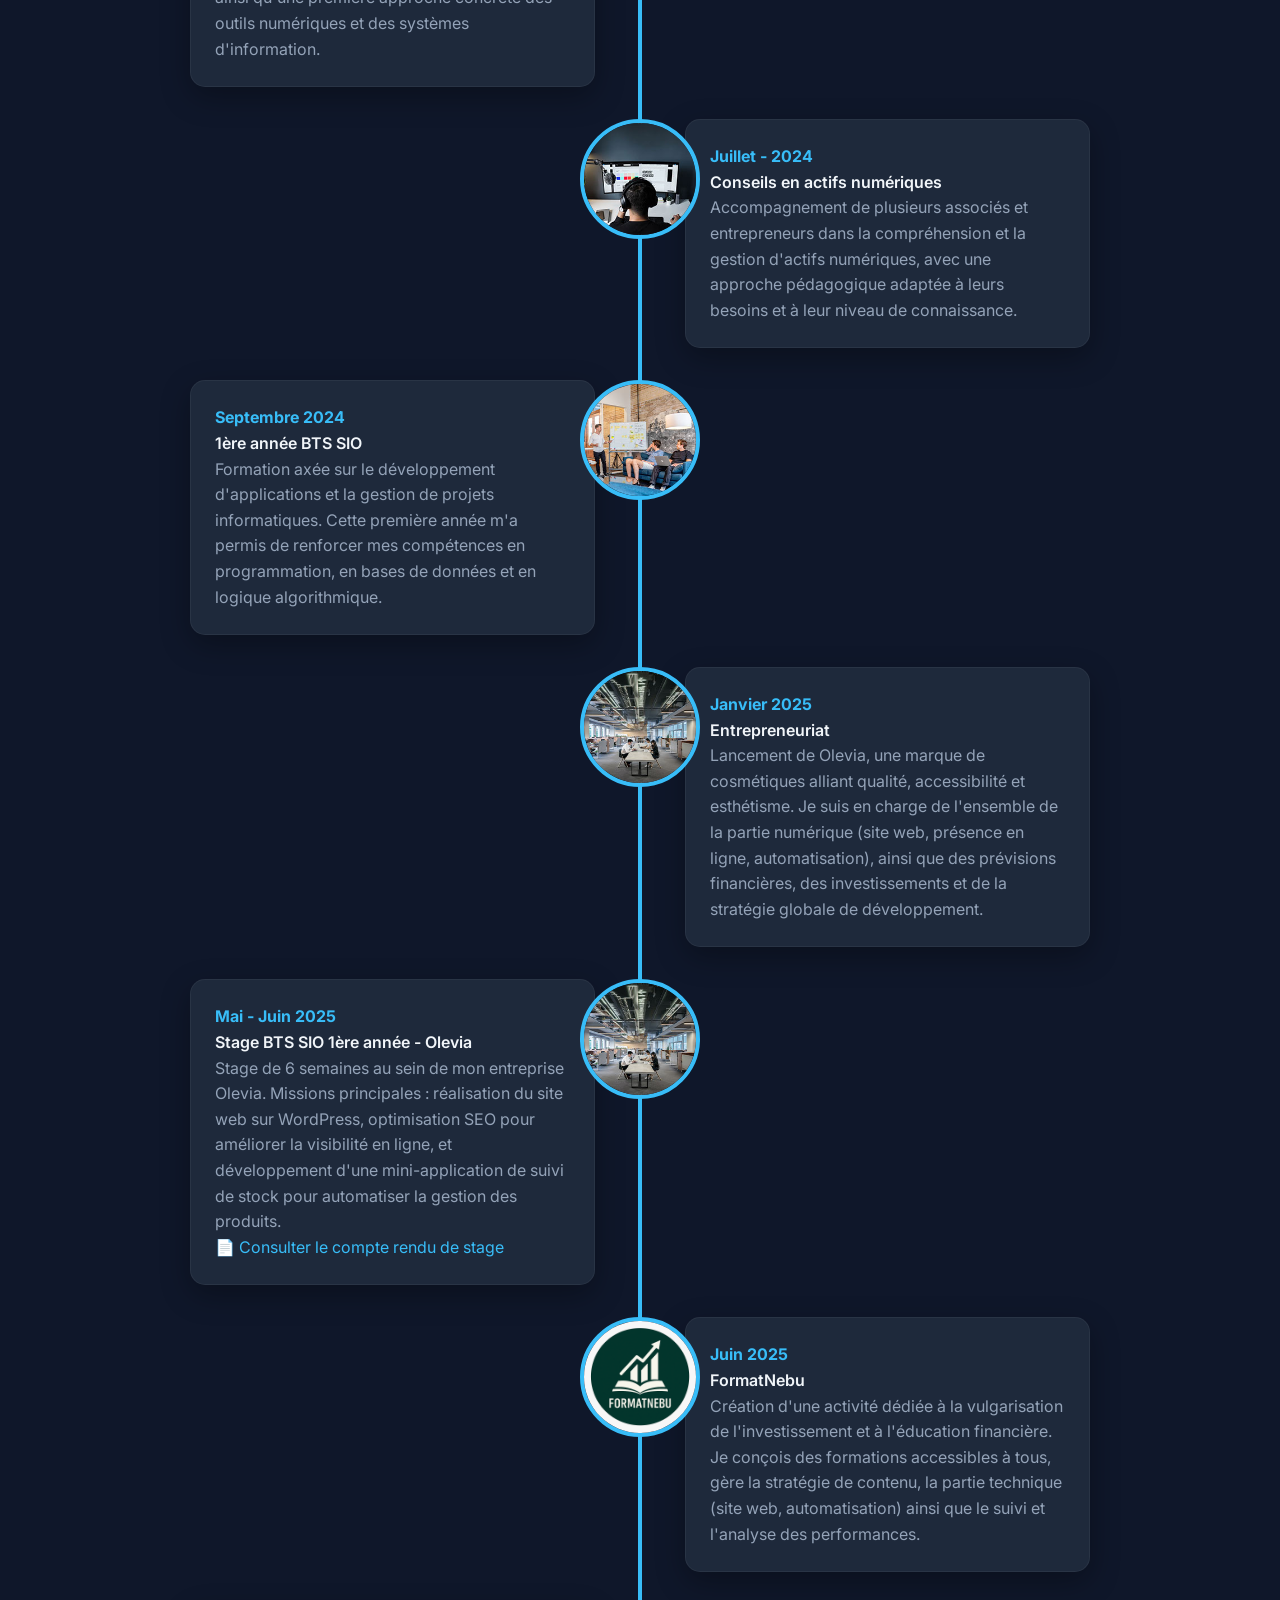
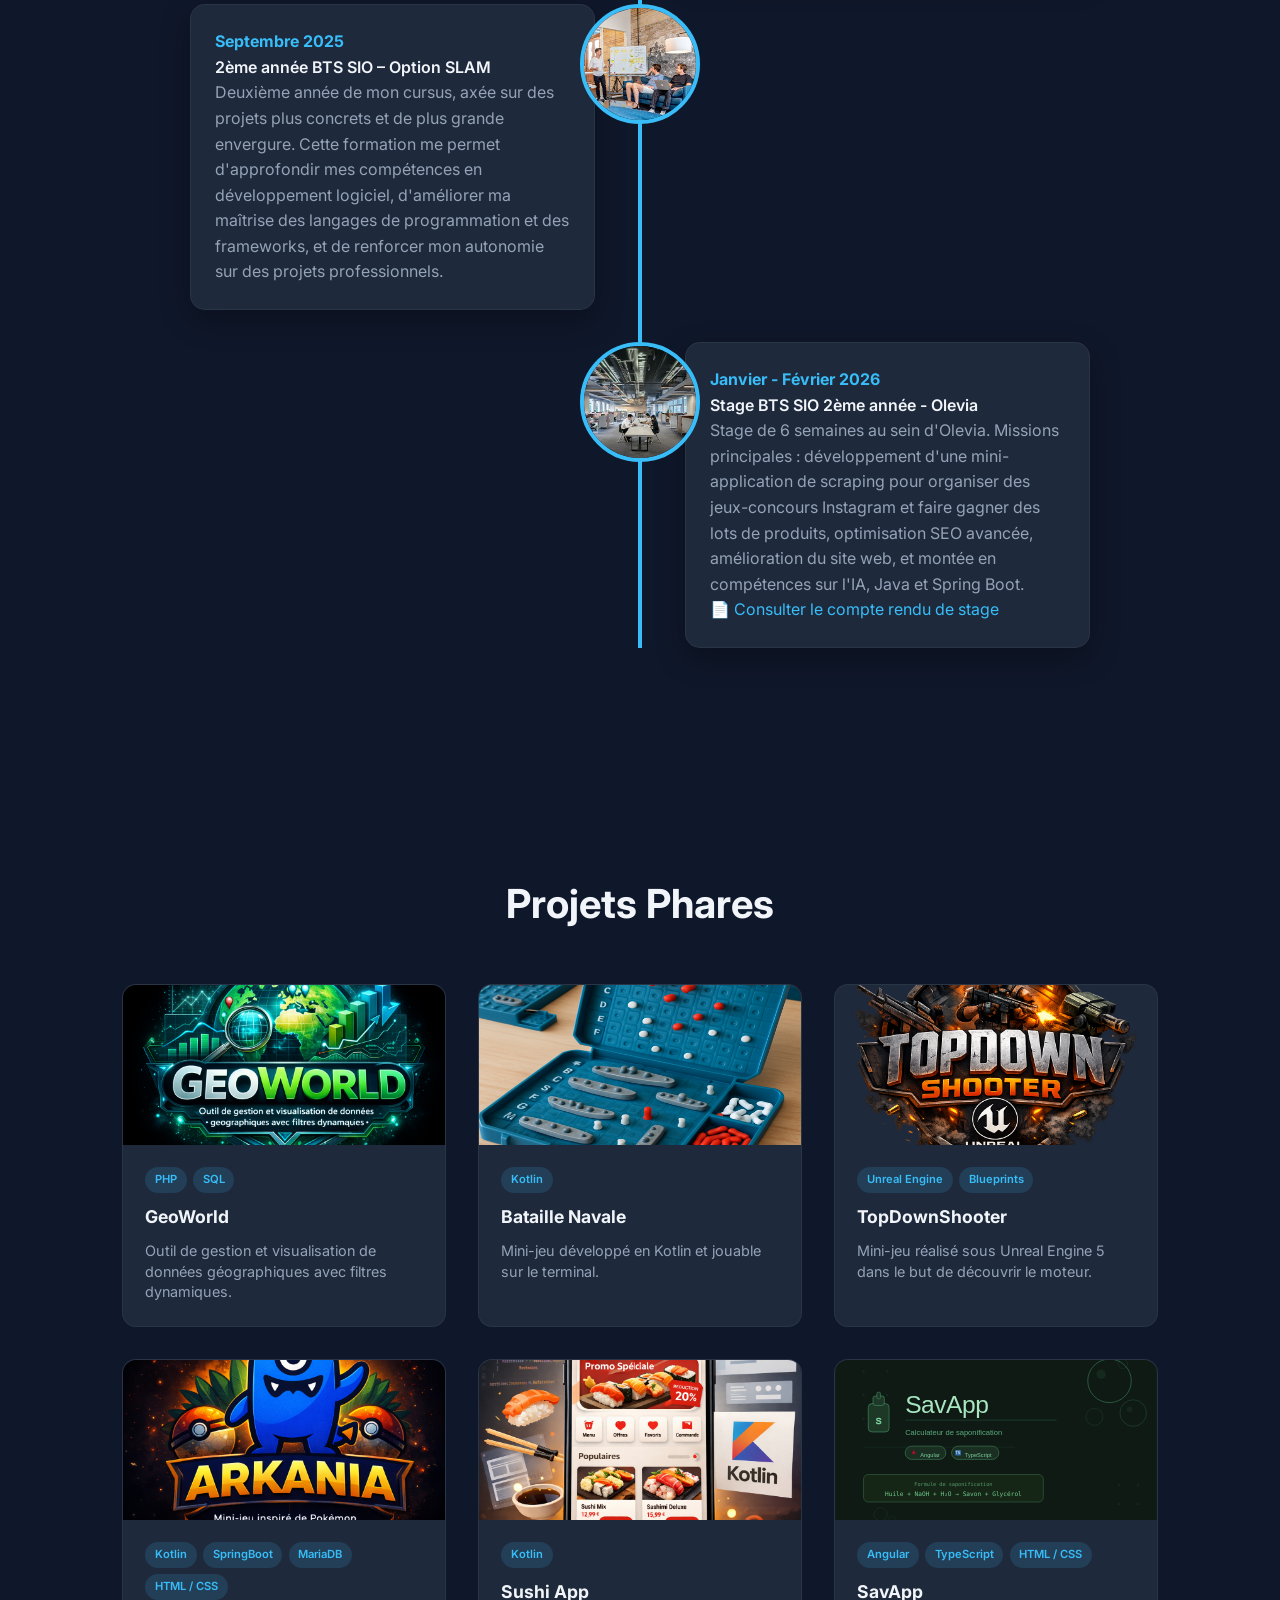
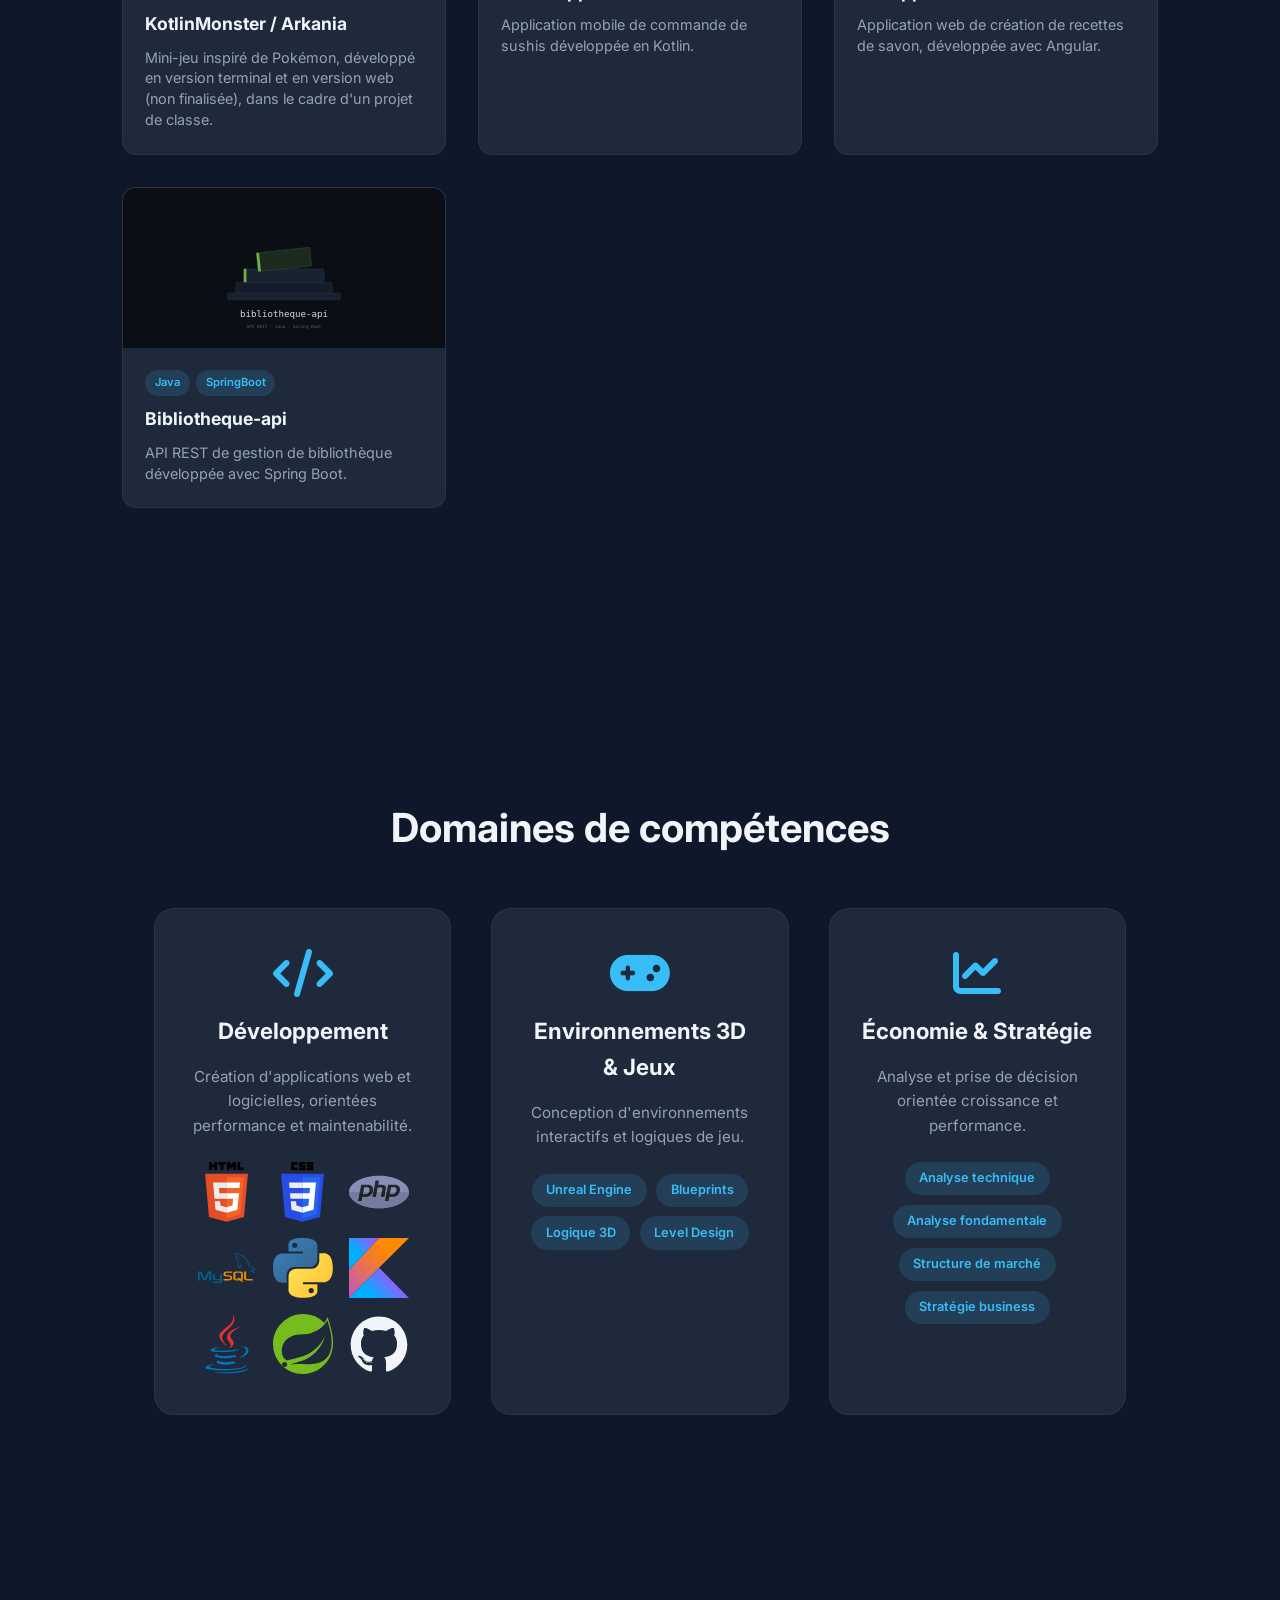
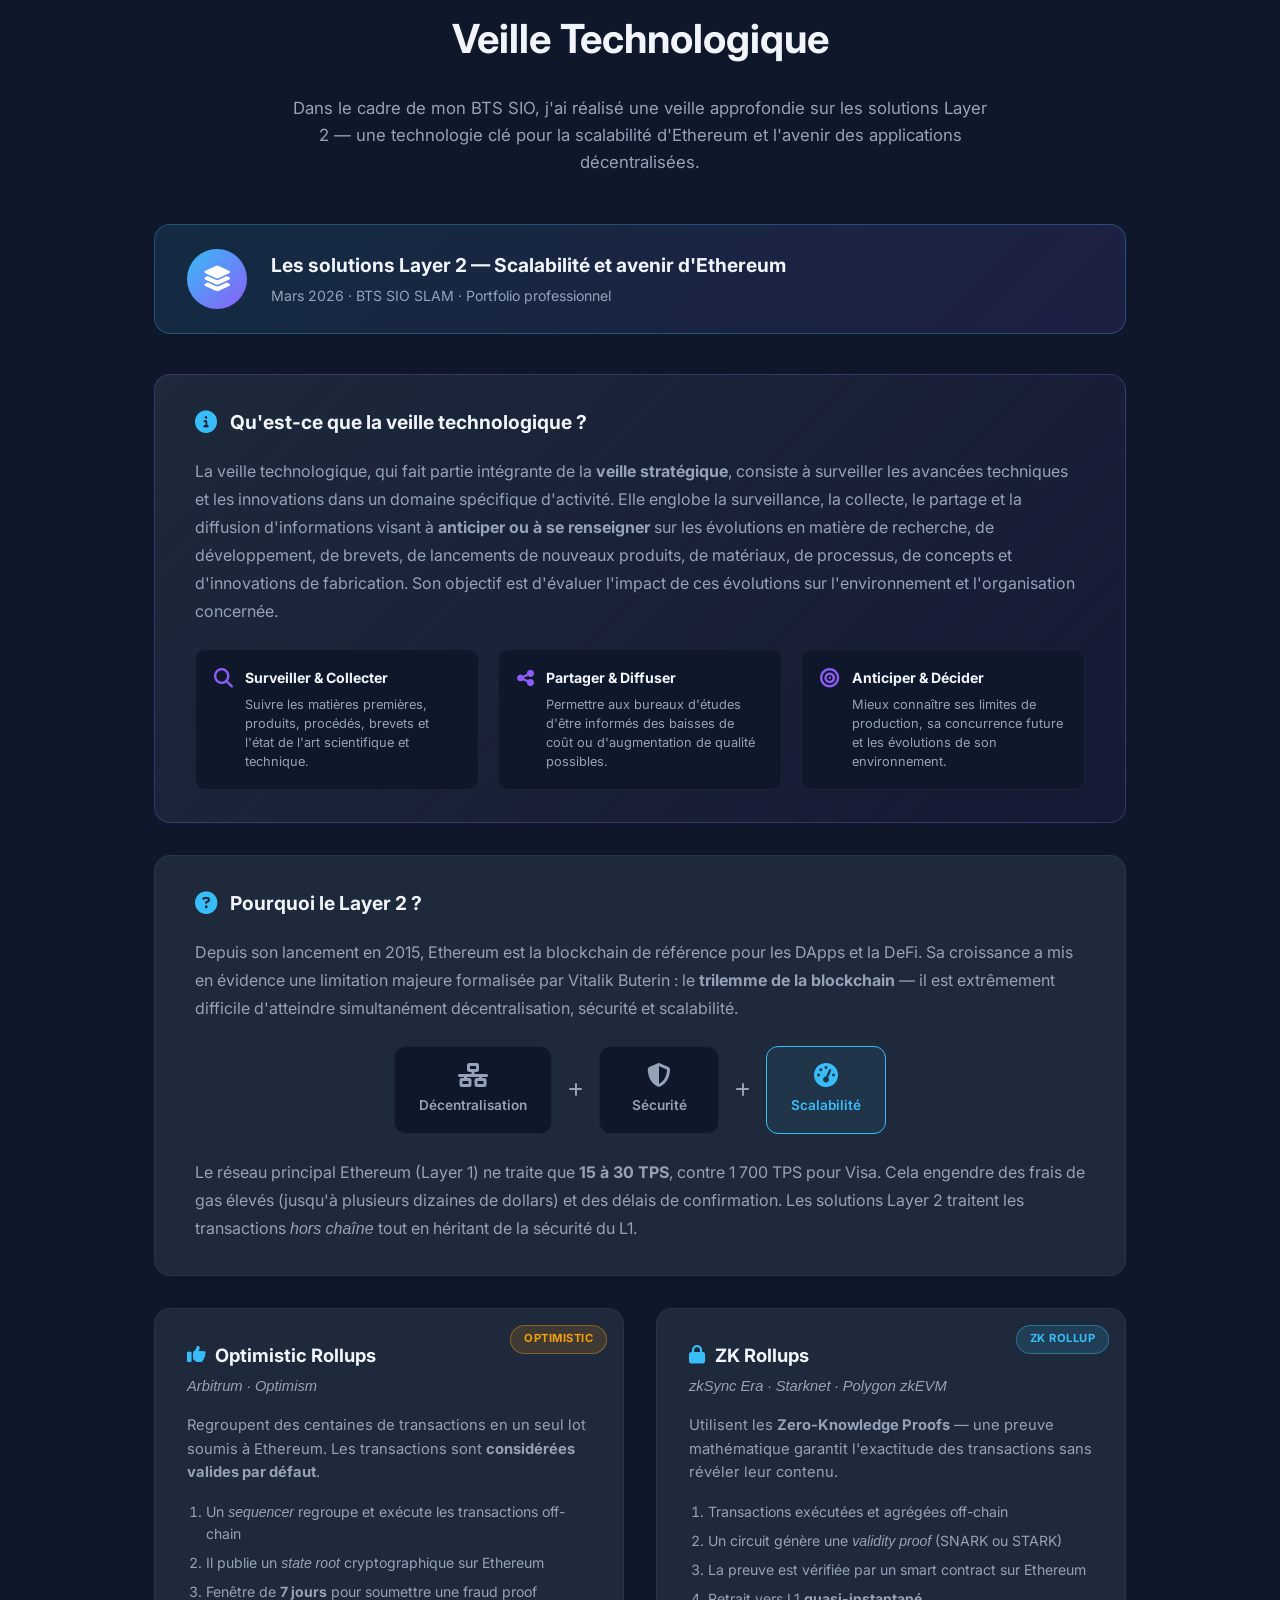
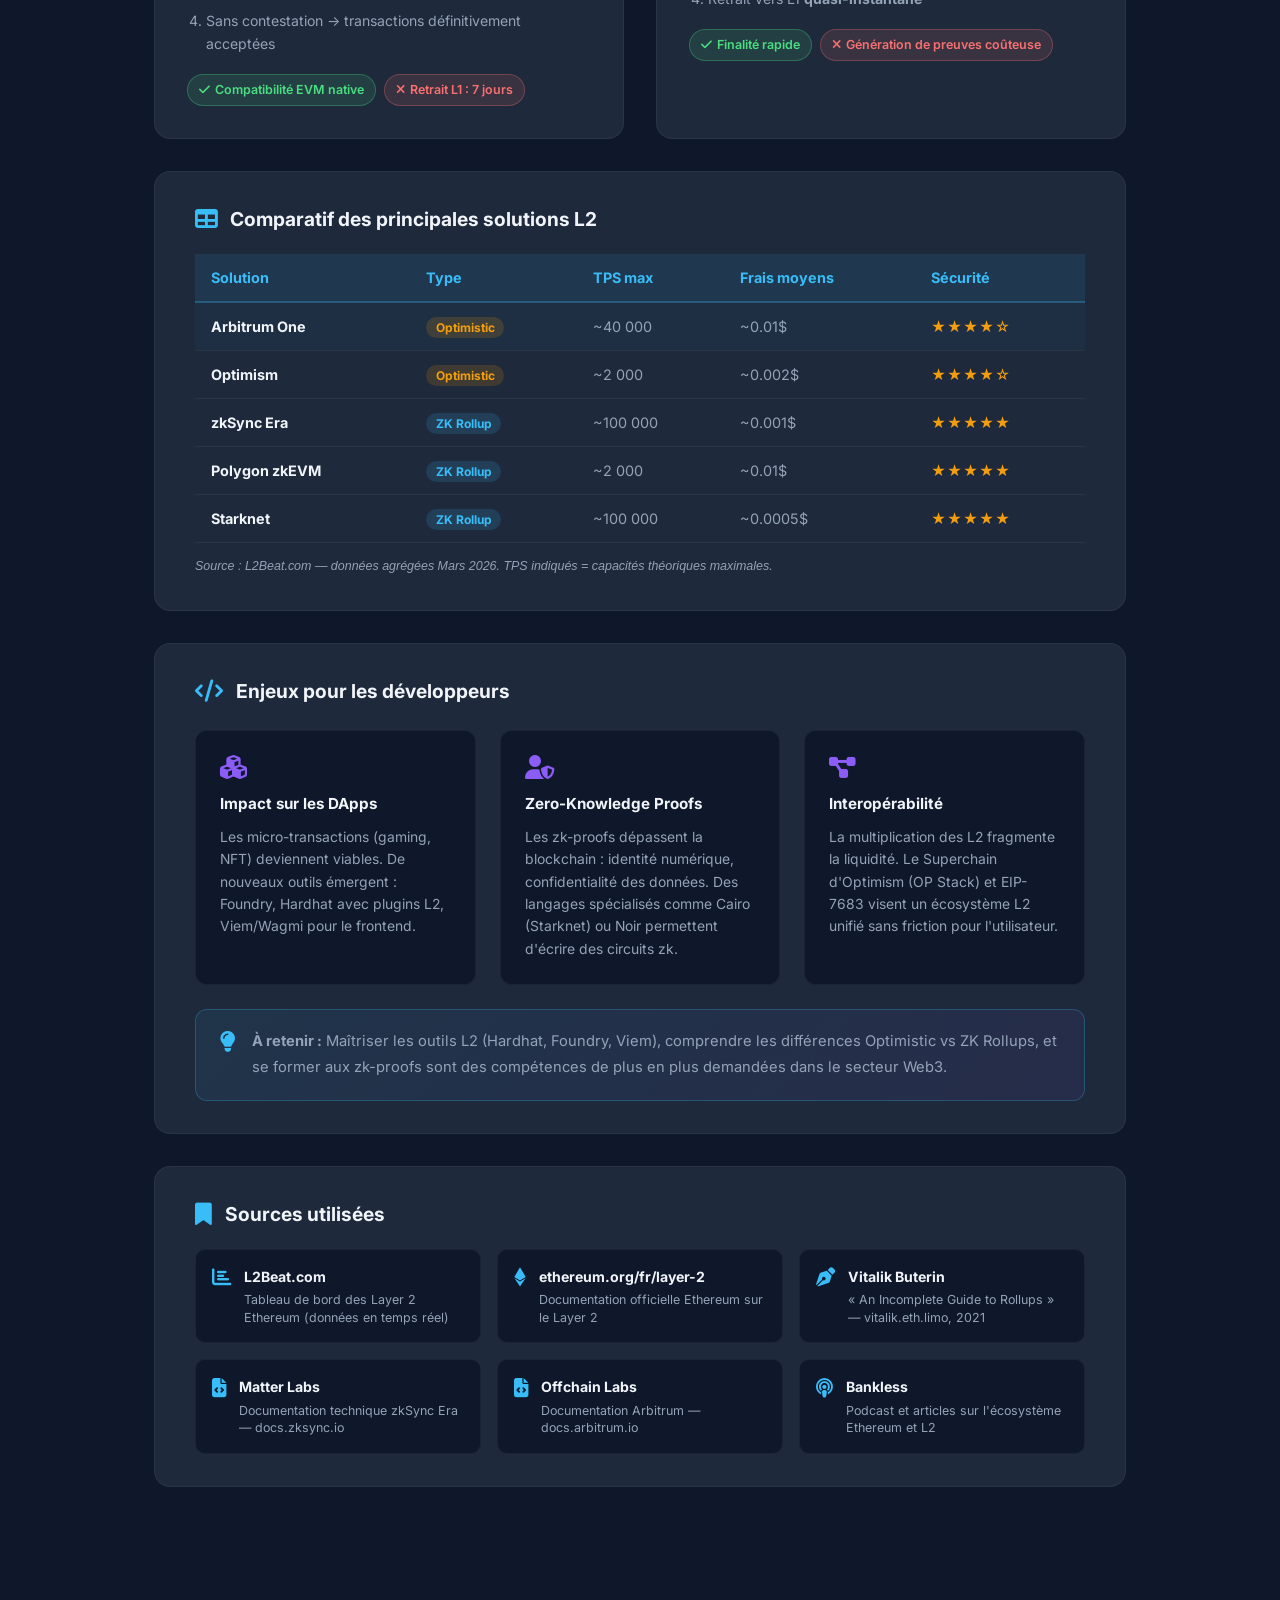
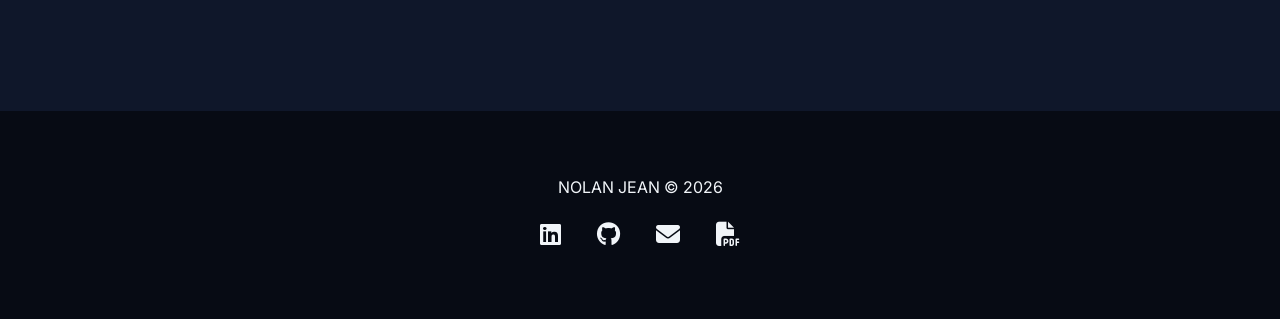
==== commit 7b3f7833: "modif project" ====
--- a/index.html
+++ b/index.html
@@ -486,7 +486,7 @@
                 <!-- Projet 7 -->
                 <div class="project-card">
                     <div class="project-image">
-                        <img src="assets/project_logo/en_cours_de_production.svg" alt="Bibliotheque-api" loading="lazy">
+                        <img src="assets/project_logo/bibliotheque-api.svg" alt="Bibliotheque-api" loading="lazy">
 
                         <div class="project-overlay">
                             <a href="https://github.com/nolanjean/bibliotheque-api" target="_blank" class="project-btn">
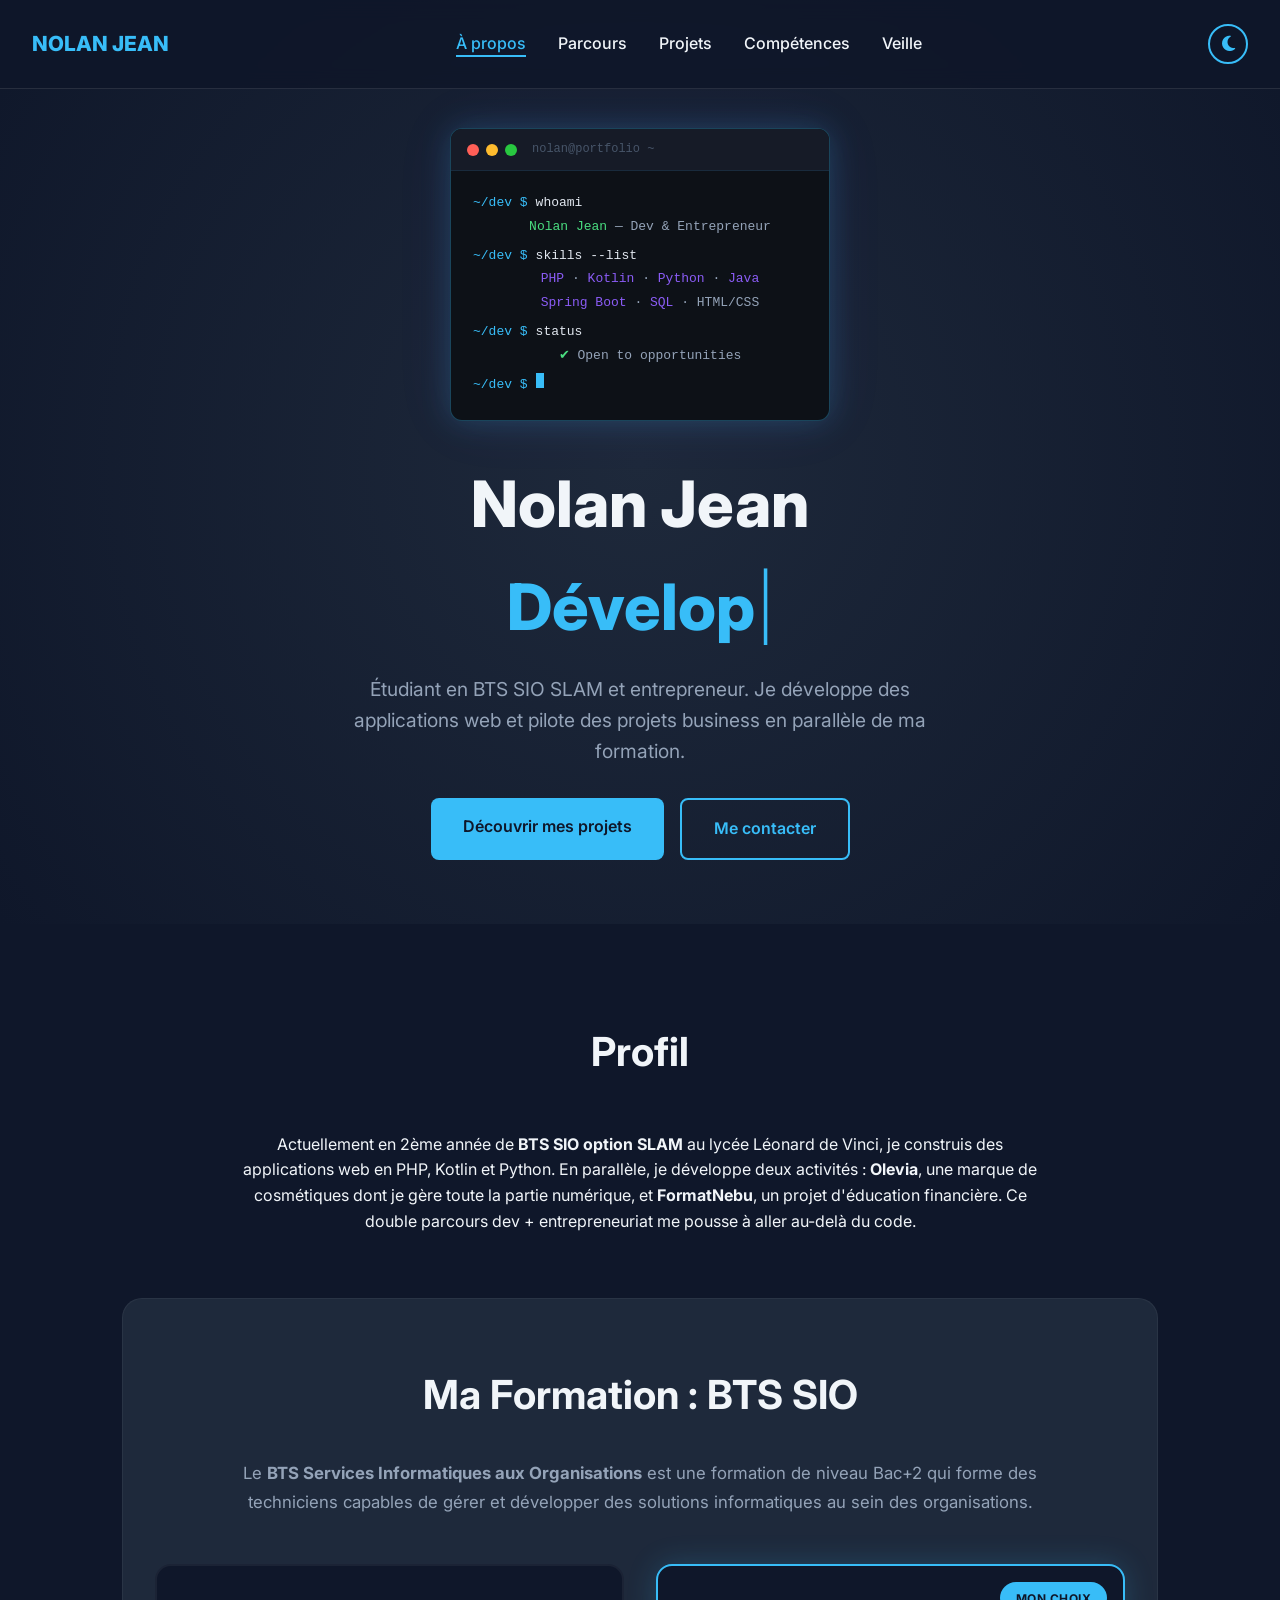
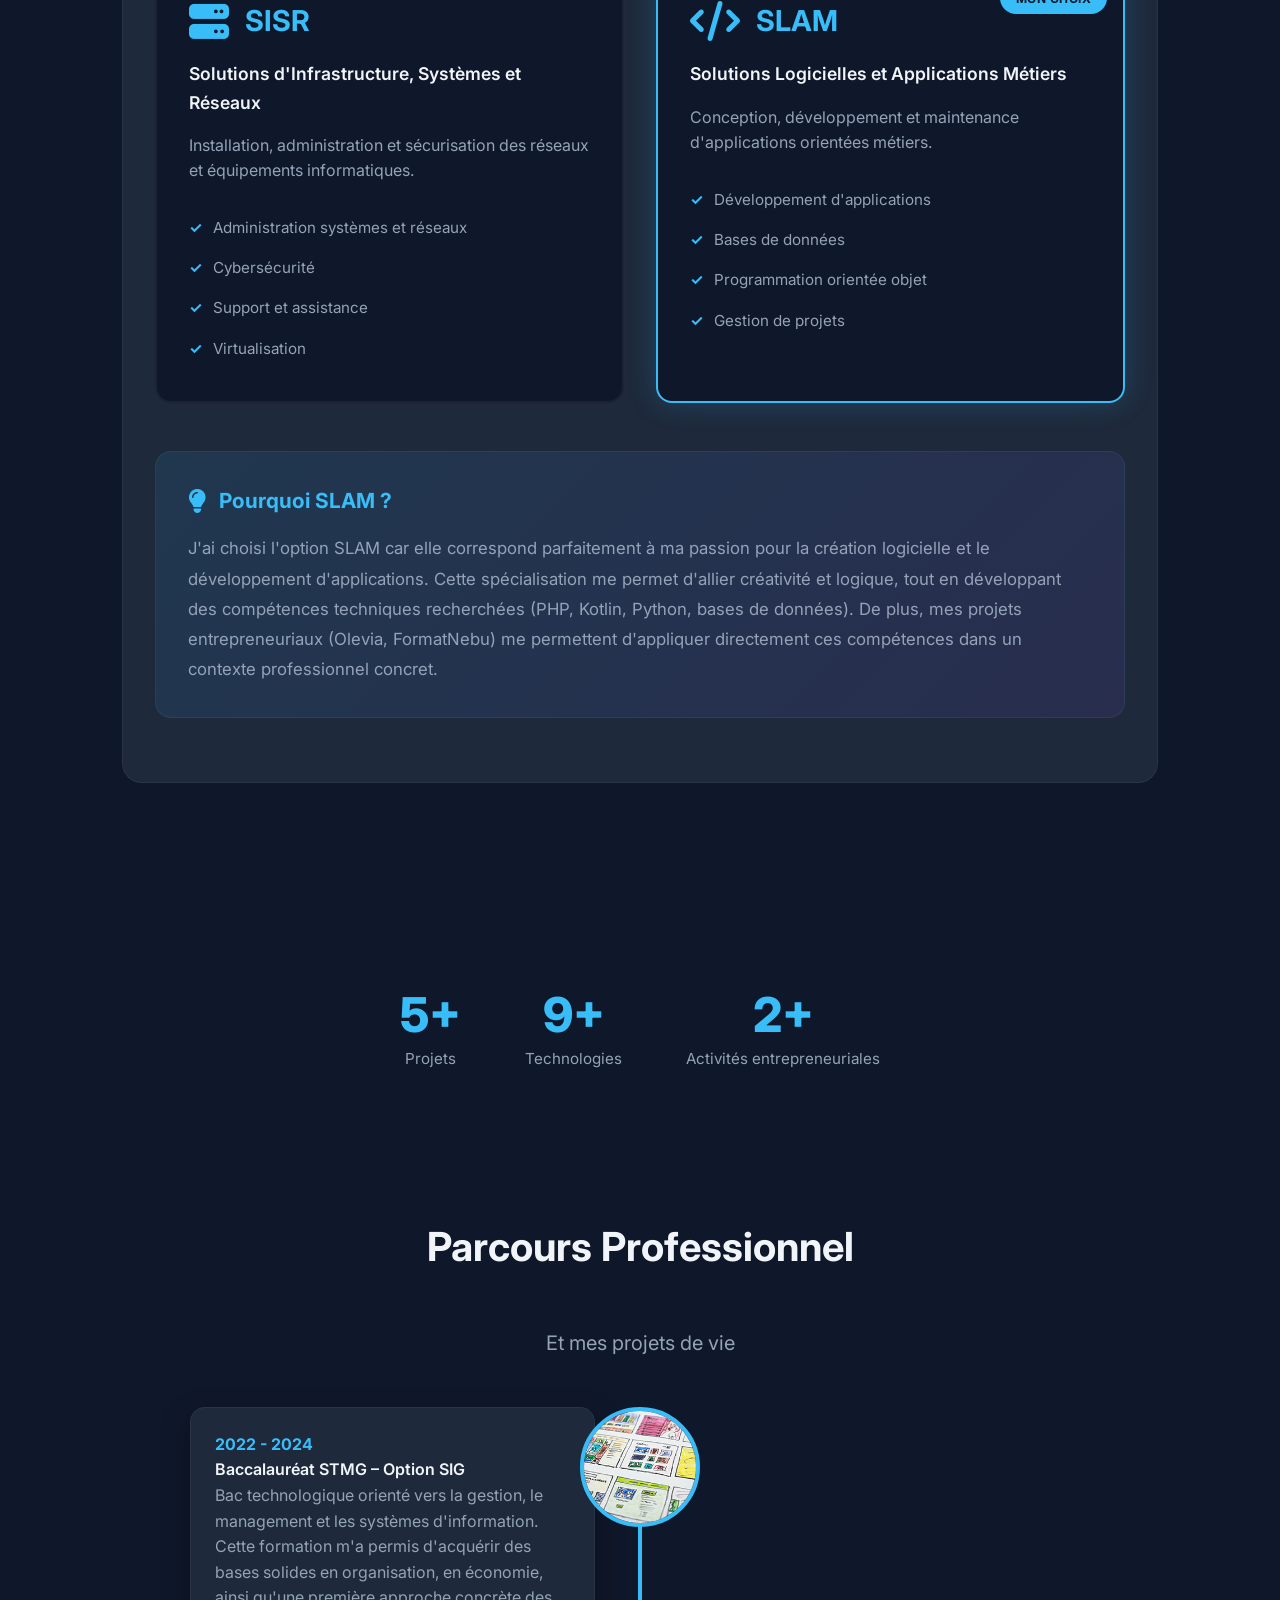
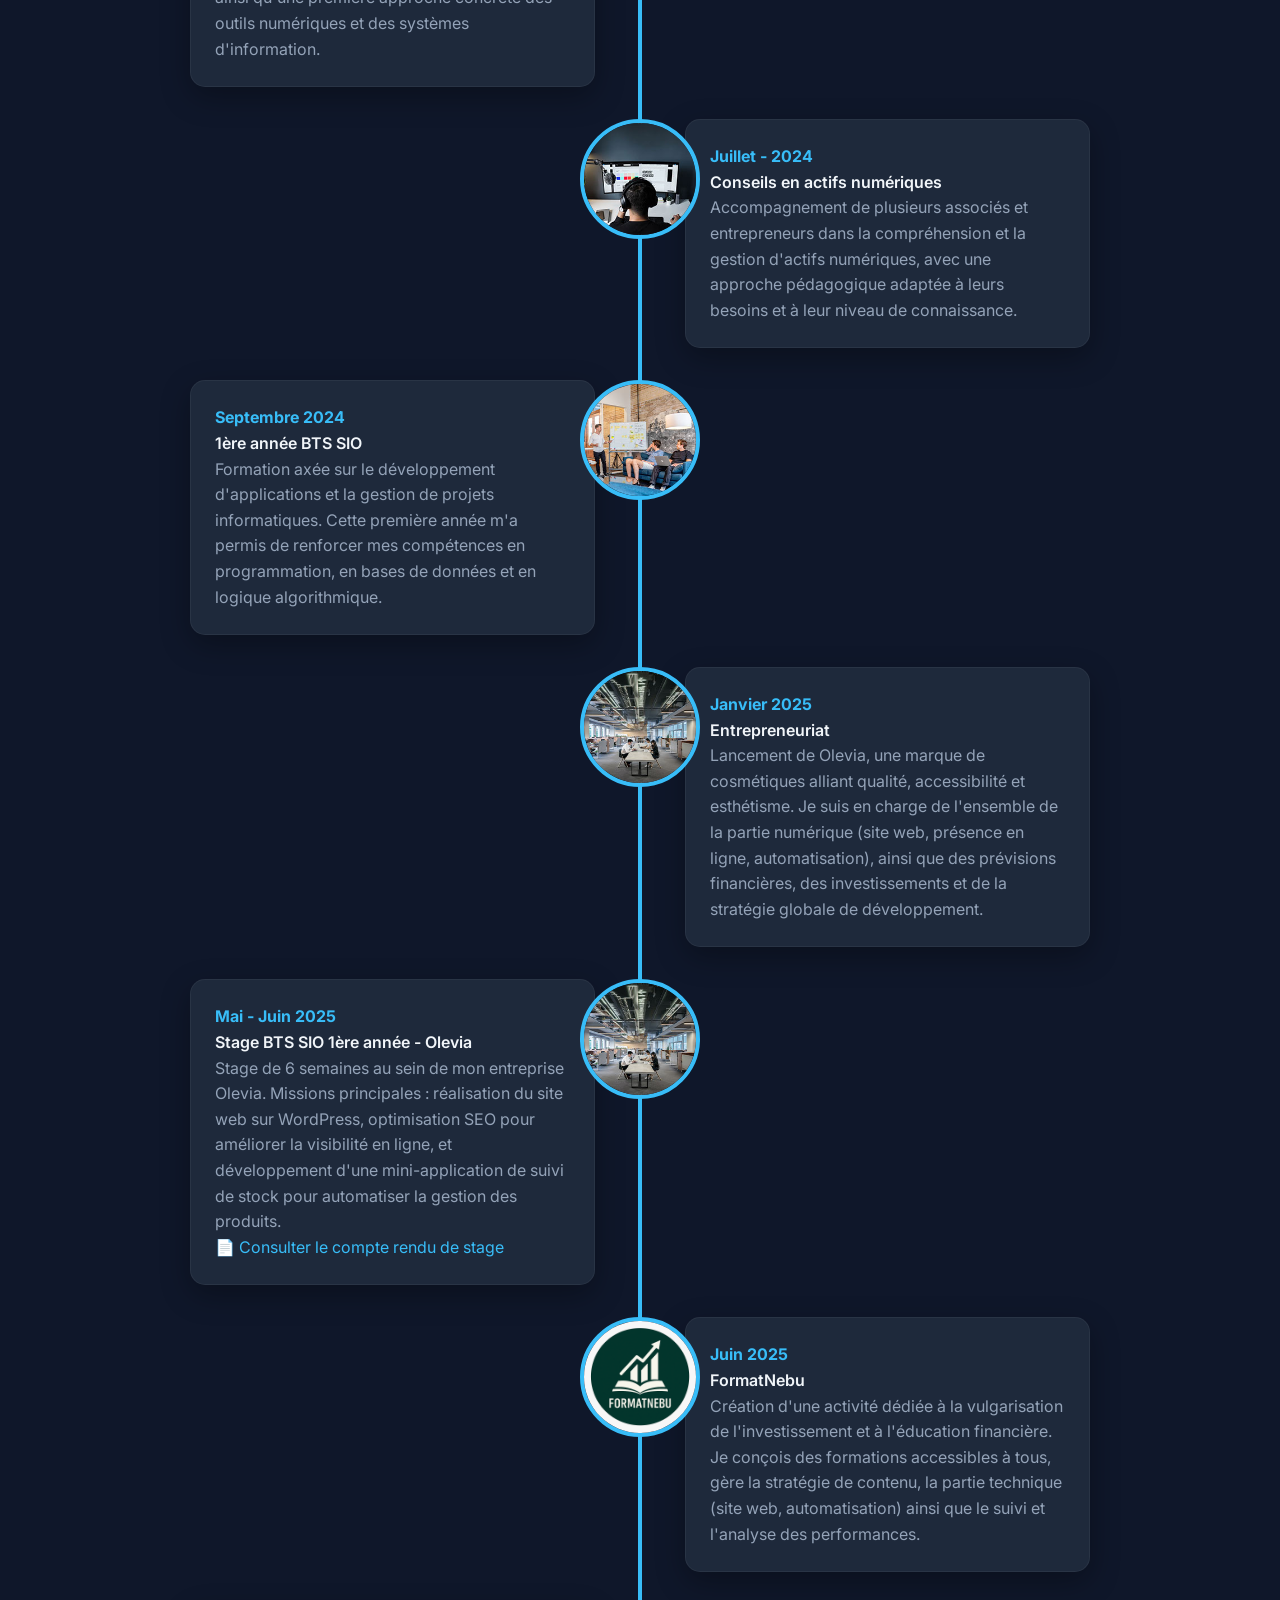
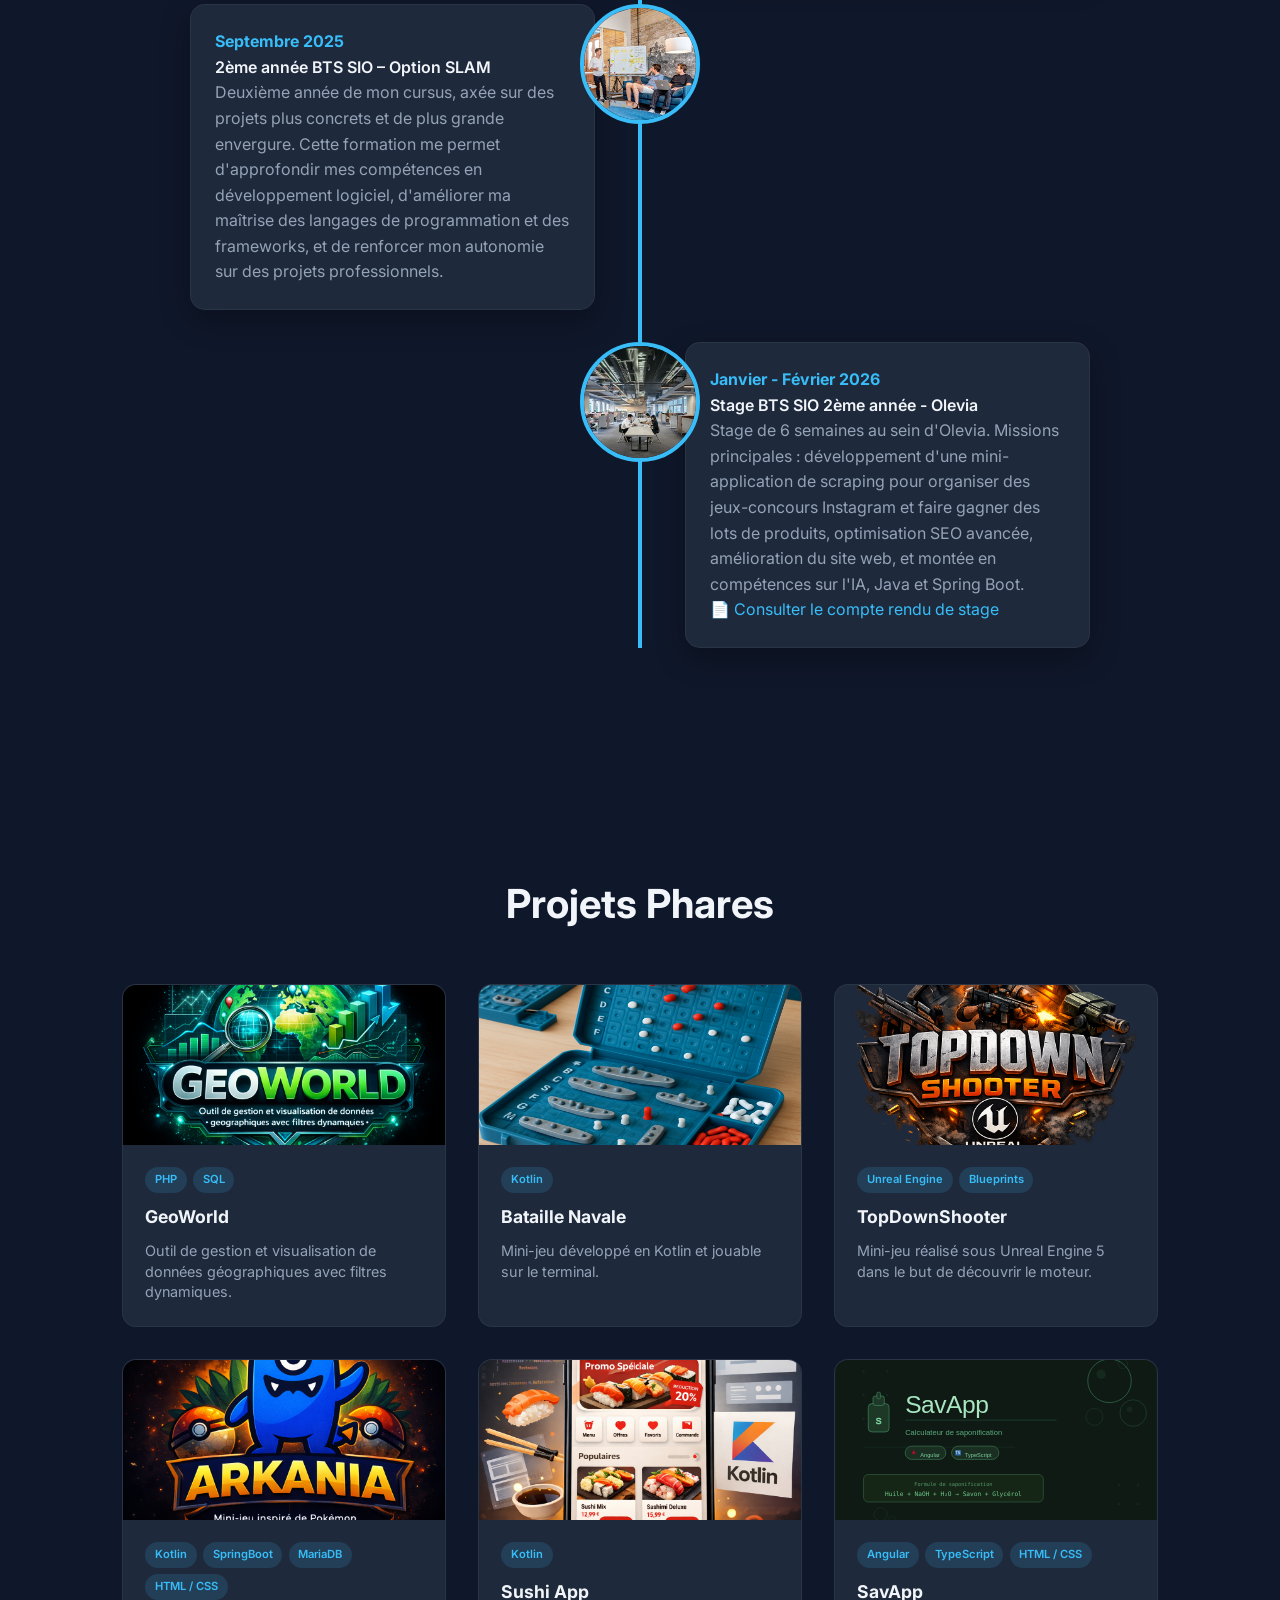
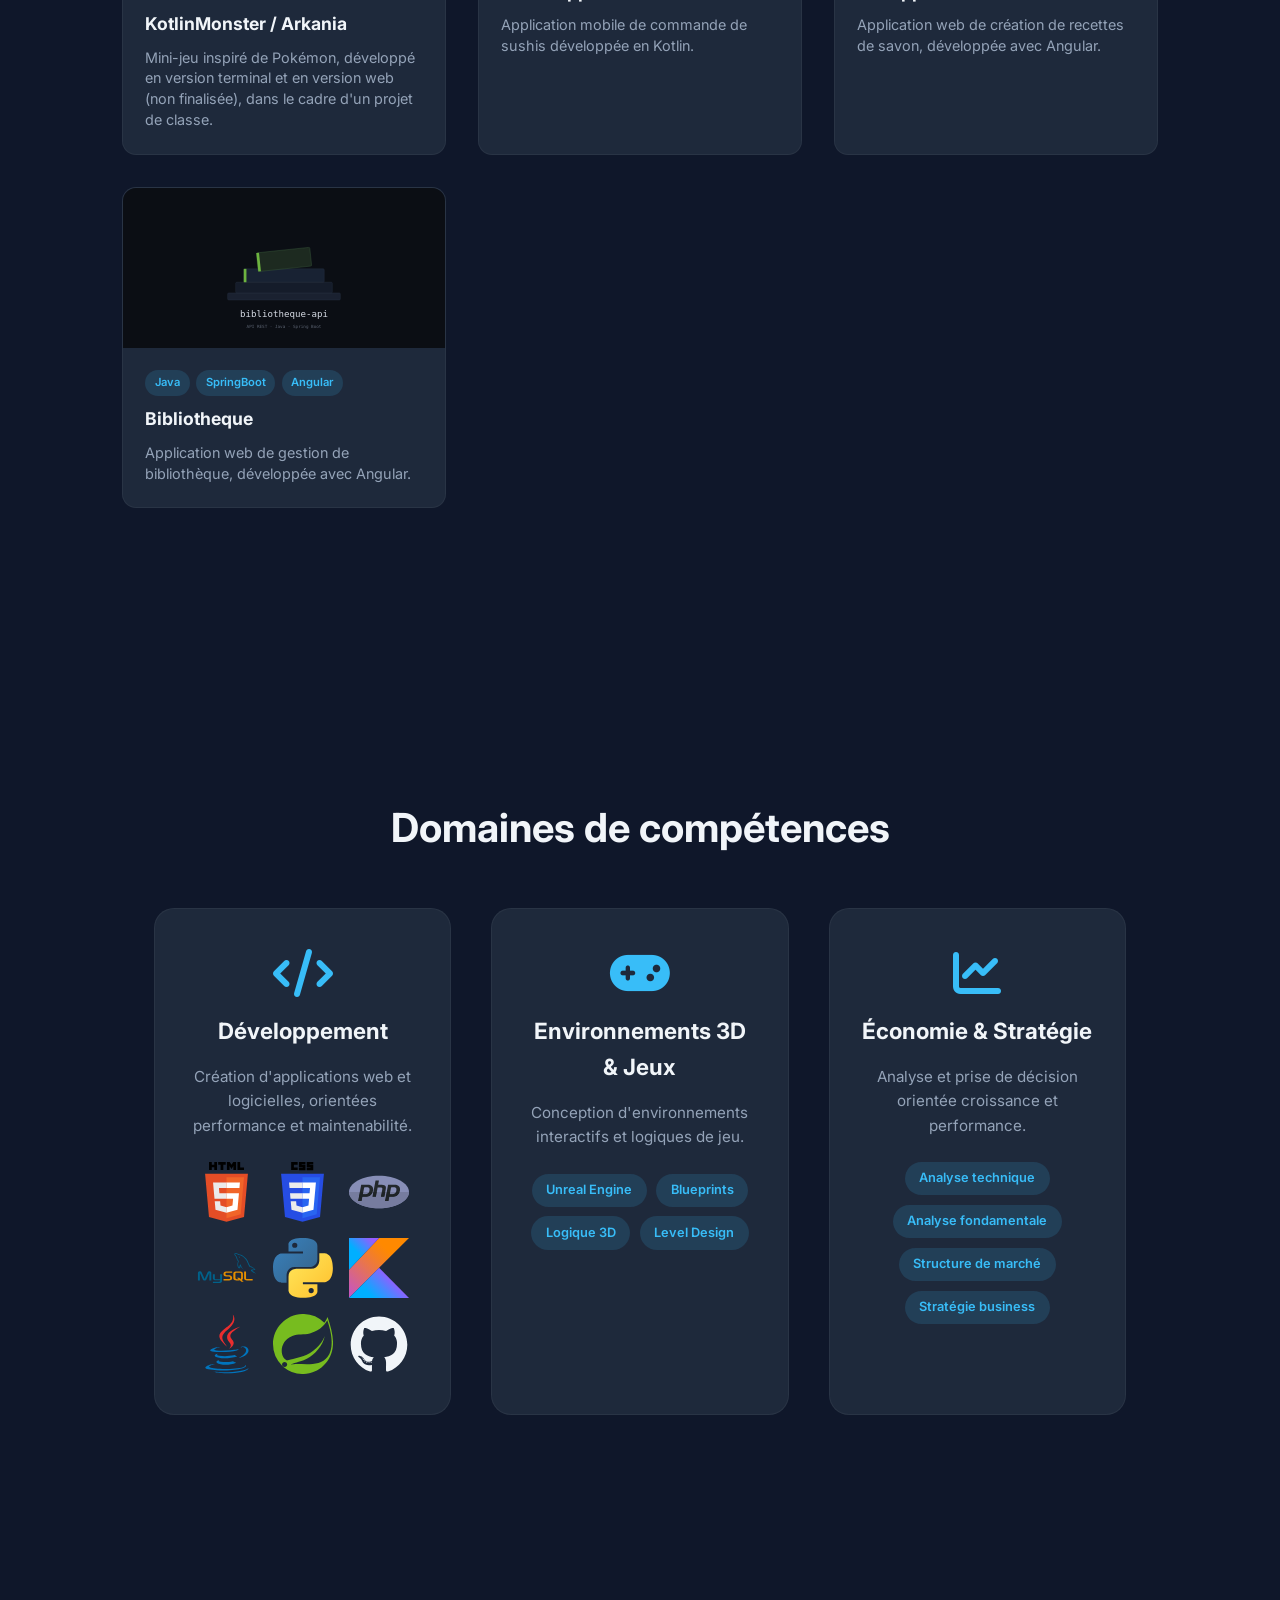
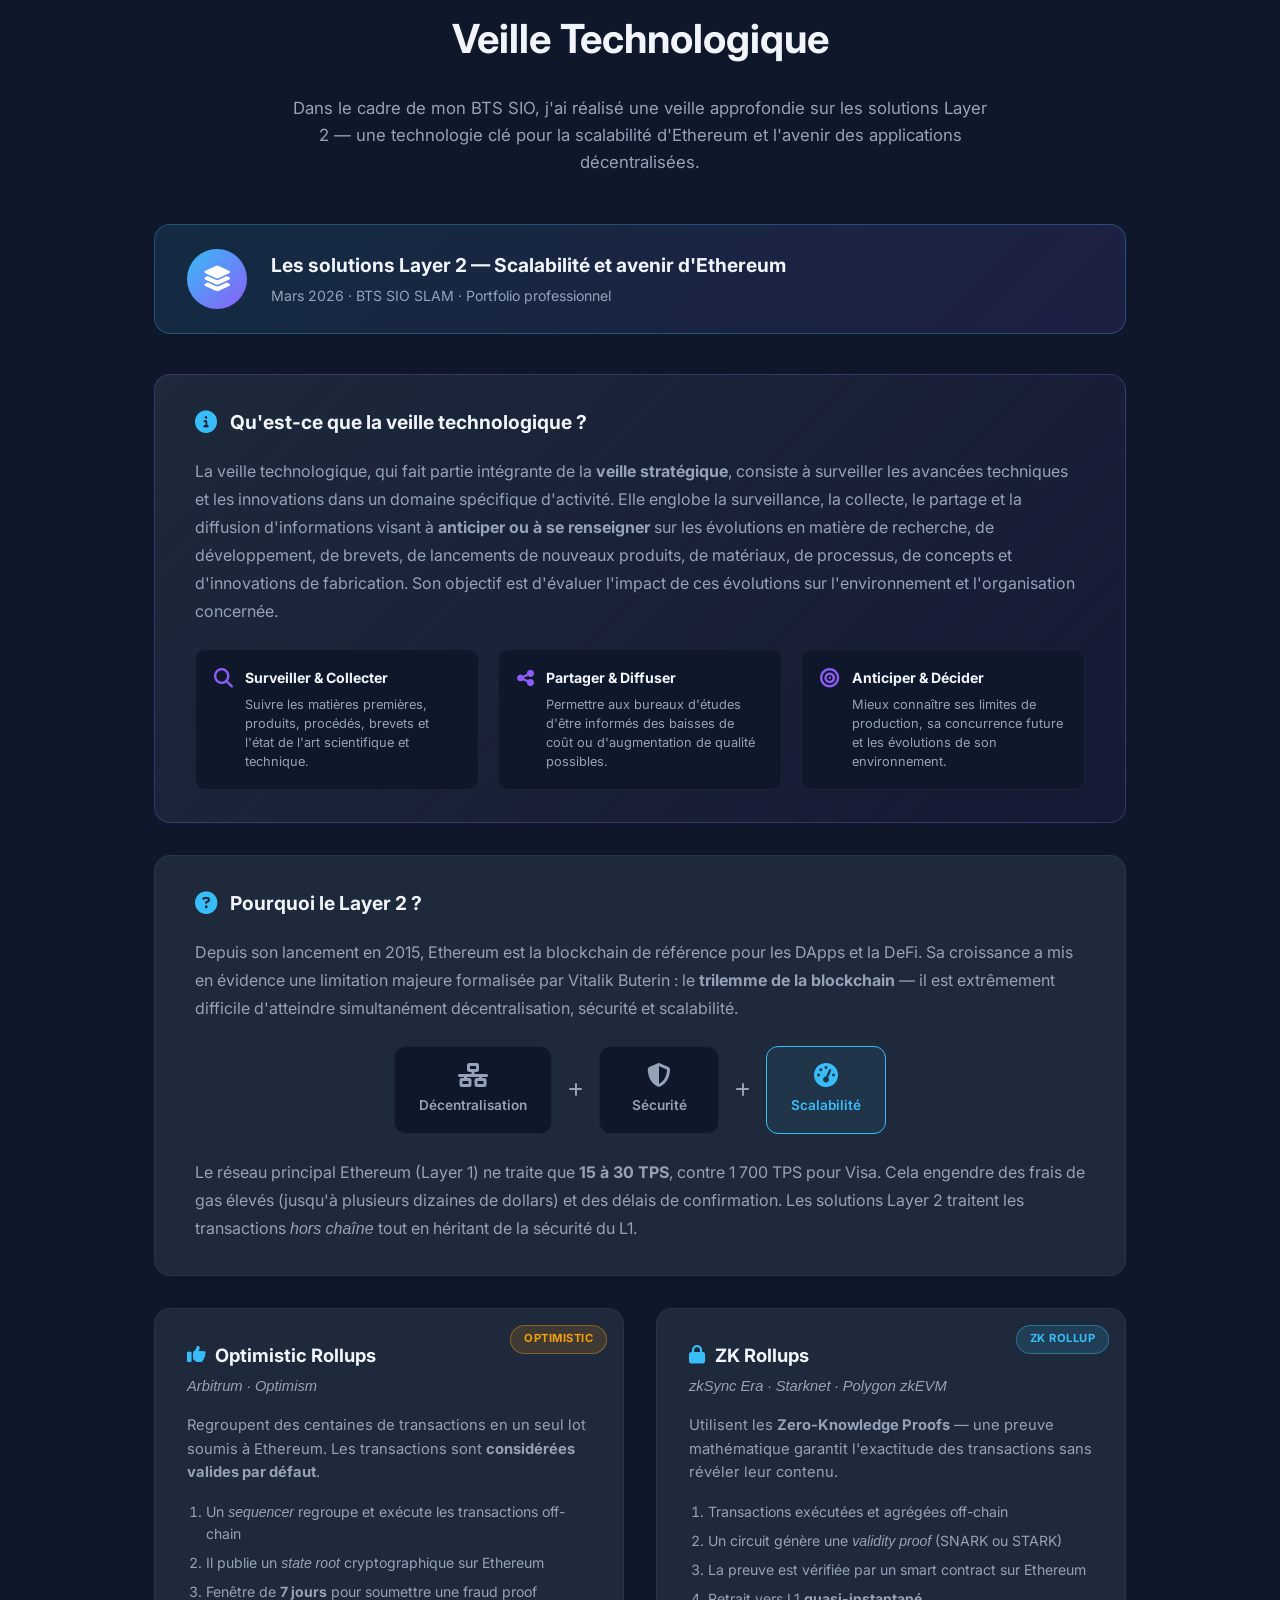
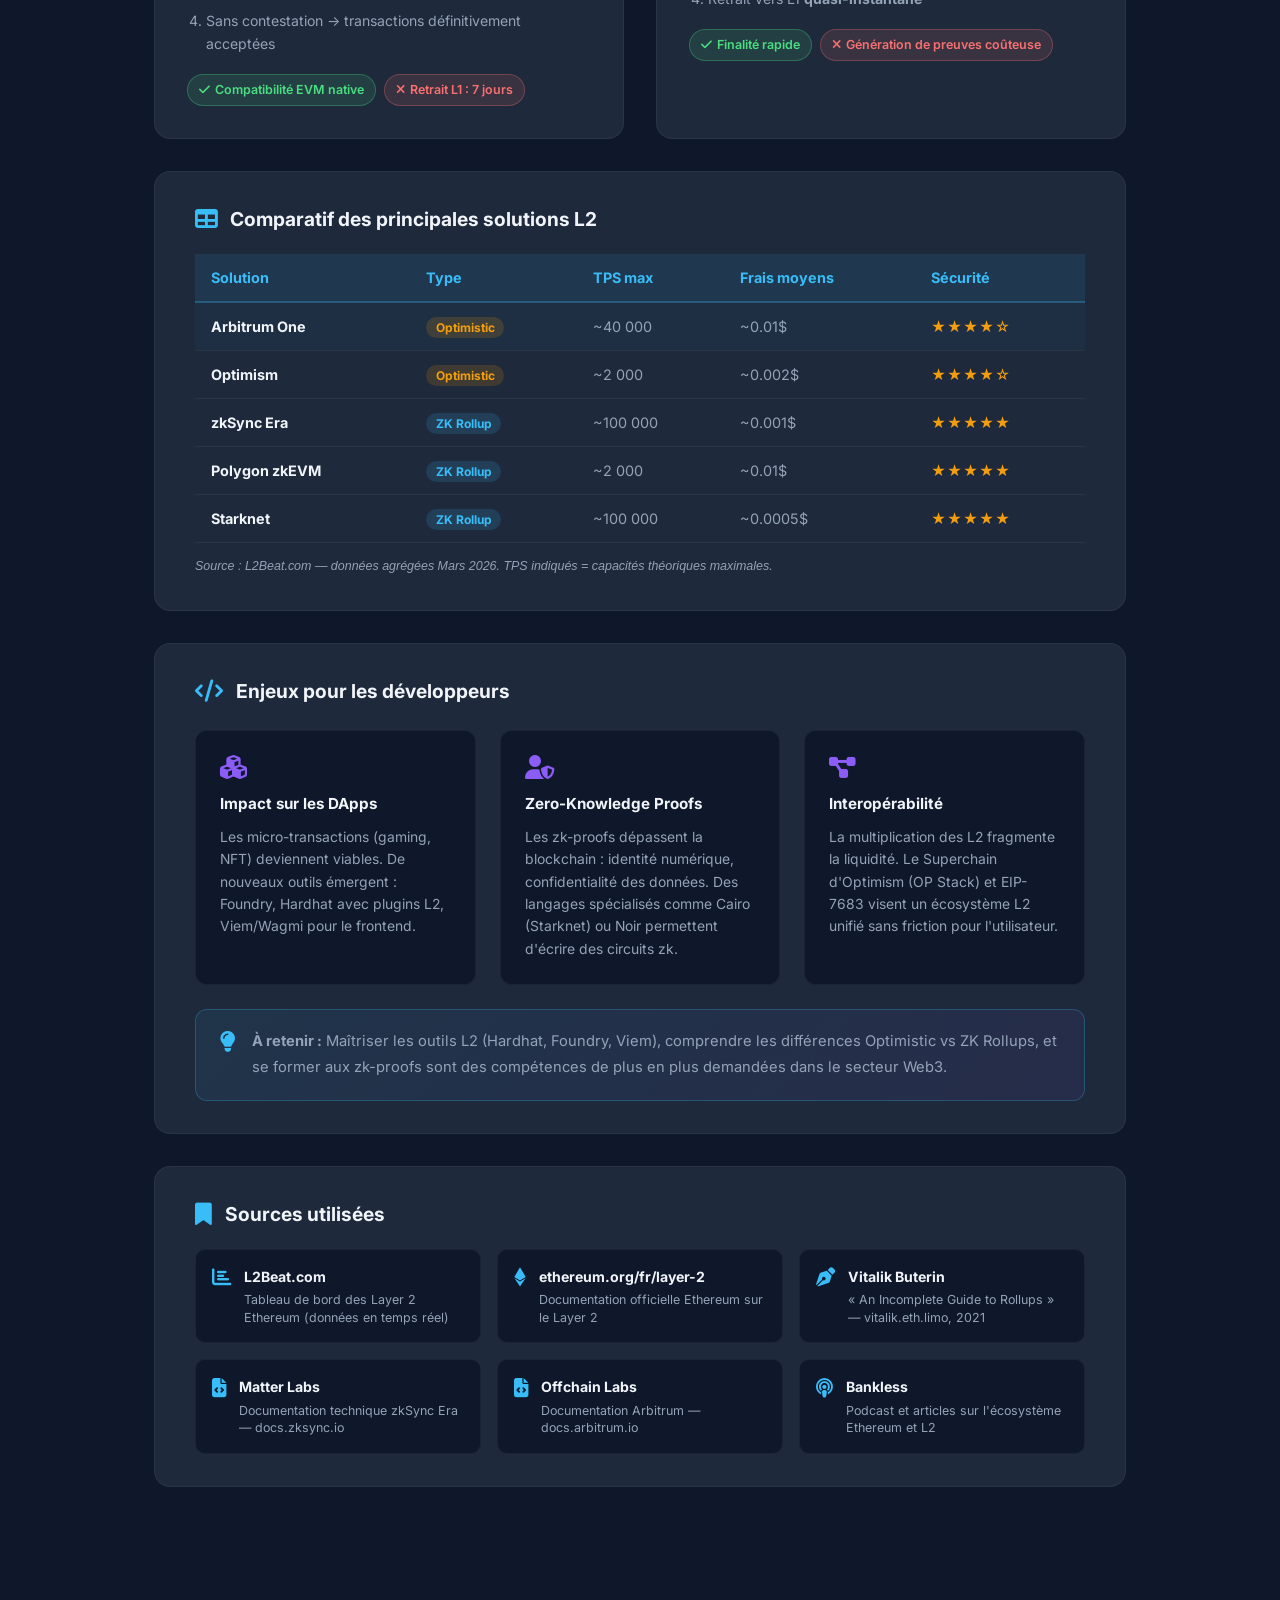
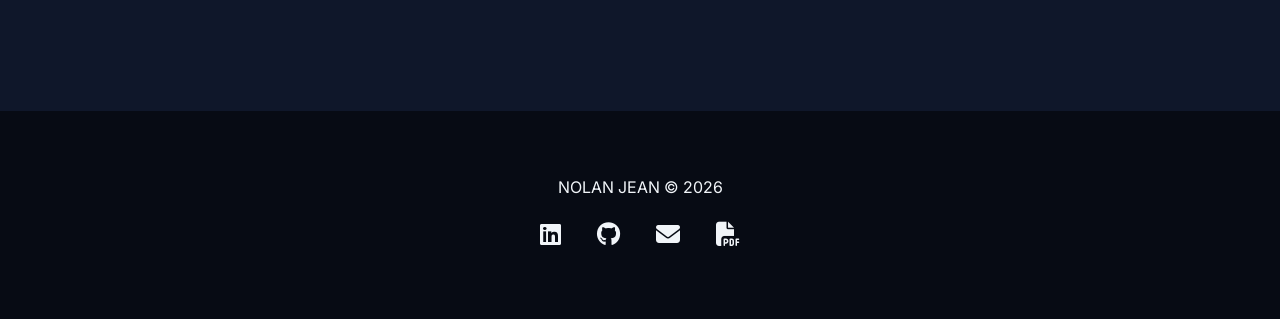
==== commit bff32856: "ajout projet web bibliotheque" ====
--- a/index.html
+++ b/index.html
@@ -490,7 +490,10 @@
 
                         <div class="project-overlay">
                             <a href="https://github.com/nolanjean/bibliotheque-api" target="_blank" class="project-btn">
-                                <i class="fab fa-github"></i> GitHub
+                                <i class="fab fa-github"></i> API
+                            </a>
+                            <a href="https://github.com/nolanjean/bibliotheque-front" target="_blank" class="project-btn">
+                                <i class="fab fa-github"></i> Front
                             </a>
                         </div>
                     </div>
@@ -499,9 +502,10 @@
                         <div class="project-tags">
                             <span>Java</span>
                             <span>SpringBoot</span>
-                        </div>
-                        <h3>Bibliotheque-api</h3>
-                        <p>API REST de gestion de bibliothèque développée avec Spring Boot.</p>
+                            <span>Angular</span>
+                        </div>
+                        <h3>Bibliotheque</h3>
+                        <p>Application web de gestion de bibliothèque, développée avec Angular.</p>
                     </div>
                 </div>
 
